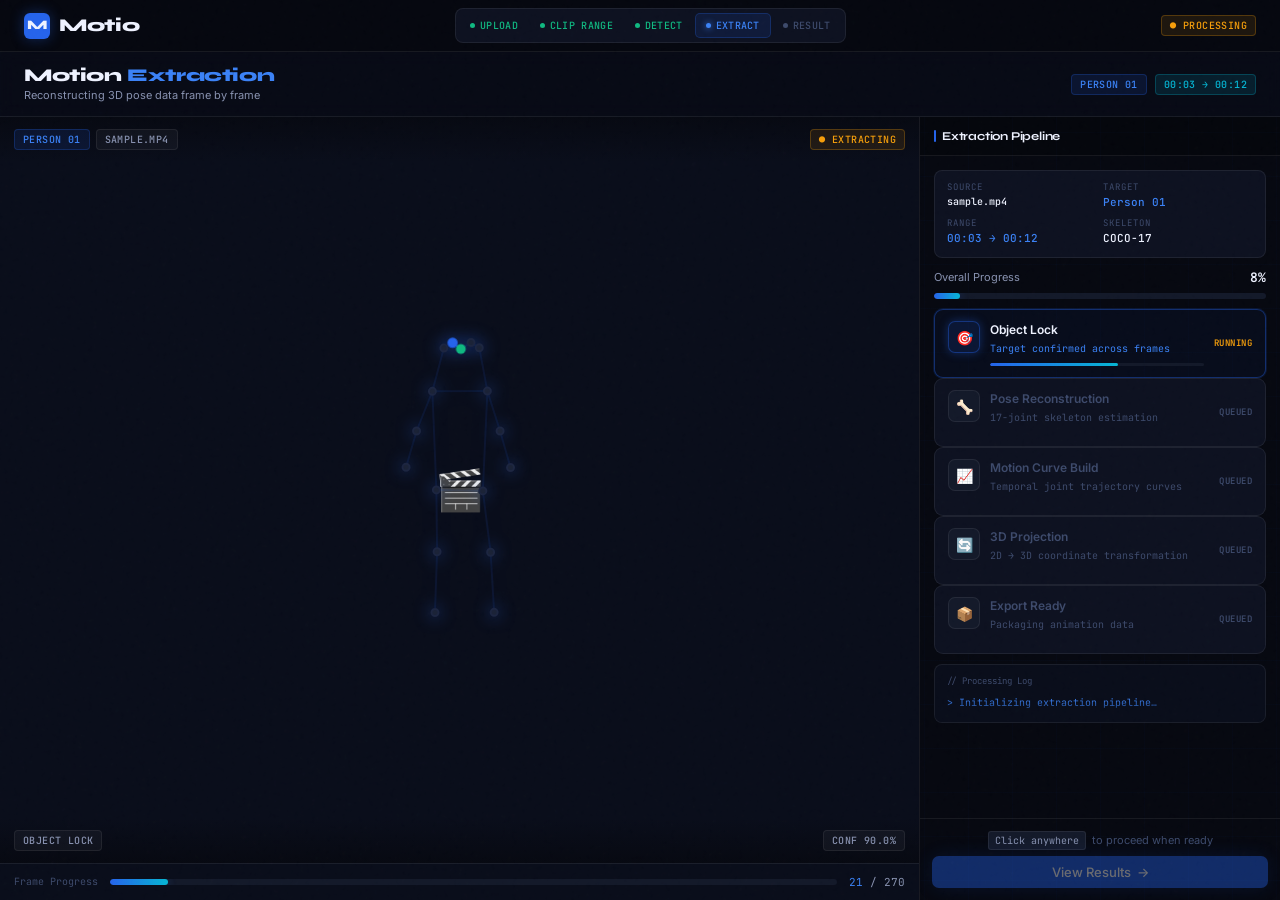
==== processing.html @ 12d532bb "motio-demo" ====
<!DOCTYPE html>
<html lang="en">
<head>
<meta charset="UTF-8">
<meta name="viewport" content="width=device-width, initial-scale=1.0">
<title>Motio — Processing</title>
<link rel="stylesheet" href="shared.css">
<style>
/* ── Layout: left skeleton vis | right stages ── */
.proc-body {
  display: grid;
  grid-template-columns: 1fr 360px;
  gap: 0;
  width: 100%; height: 100%;
  overflow: hidden;
}

/* ── Left: Video + Skeleton visualization ── */
.proc-left {
  display: flex; flex-direction: column;
  overflow: hidden;
  border-right: 1px solid var(--border);
  background: var(--bg-0);
}

/* Video panel (top half) */
.proc-video-wrap {
  flex: 1; min-height: 0;
  position: relative;
  overflow: hidden;
}
.proc-video-wrap video {
  width: 100%; height: 100%;
  object-fit: contain; display: block;
  background: #000;
  filter: brightness(0.5) saturate(0.7);
}
.proc-video-wrap .v-placeholder {
  width: 100%; height: 100%;
  background: var(--bg-1);
  display: flex; align-items: center; justify-content: center;
  font-size: 40px;
}

/* Overlay on video: skeleton */
.skeleton-overlay {
  position: absolute; inset: 0;
  display: flex; align-items: center; justify-content: center;
  pointer-events: none;
}
.skeleton-svg-wrap {
  position: relative;
  /* Sized to sit over person-like area of video */
}

/* Processing status overlay on video */
.proc-video-top {
  position: absolute; top: 0; left: 0; right: 0;
  background: linear-gradient(to bottom, rgba(6,8,16,0.85), transparent);
  padding: 12px 14px;
  display: flex; justify-content: space-between; align-items: center;
  z-index: 10; pointer-events: none;
}
.proc-video-bottom {
  position: absolute; bottom: 0; left: 0; right: 0;
  background: linear-gradient(to top, rgba(6,8,16,0.9), transparent);
  padding: 12px 14px;
  display: flex; justify-content: space-between; align-items: flex-end;
  z-index: 10; pointer-events: none;
}

/* ── Stage divider panel ── */
.proc-divider {
  flex-shrink: 0; height: 5px; background: var(--bg-0); position: relative;
}

/* Frame analysis strip */
.frame-strip {
  flex-shrink: 0;
  background: var(--bg-1); border-top: 1px solid var(--border);
  padding: 10px 14px;
  display: flex; align-items: center; gap: 12px;
}
.fs-label {
  font-family: 'JetBrains Mono', monospace; font-size: 10px;
  color: var(--text-muted); flex-shrink: 0; white-space: nowrap;
}
.fs-bar-wrap {
  flex: 1; height: 6px; background: var(--bg-3); border-radius: 3px; overflow: hidden;
}
.fs-bar-fill {
  height: 100%; background: linear-gradient(90deg, var(--brand), var(--accent));
  border-radius: 3px; width: 0%;
  box-shadow: 0 0 8px var(--brand-glow);
  transition: width 0.3s ease;
}
.fs-count {
  font-family: 'JetBrains Mono', monospace; font-size: 11px;
  color: var(--text-secondary); flex-shrink: 0; white-space: nowrap;
}
.fs-count span { color: var(--brand-light); }

/* ── Right: Stages panel ── */
.proc-right {
  display: flex; flex-direction: column;
  overflow: hidden;
  cursor: pointer;
}

.proc-right-body {
  flex: 1; min-height: 0; overflow-y: auto;
  padding: 14px; display: flex; flex-direction: column; gap: 10px;
}

/* Context strip */
.ctx-strip {
  background: var(--bg-2); border: 1px solid var(--border);
  border-radius: 8px; padding: 10px 12px;
  display: grid; grid-template-columns: 1fr 1fr; gap: 6px;
  flex-shrink: 0;
}
.ctx-item { }
.ctx-k { font-family: 'JetBrains Mono', monospace; font-size: 9px; color: var(--text-muted); text-transform: uppercase; letter-spacing: 1px; }
.ctx-v { font-family: 'JetBrains Mono', monospace; font-size: 11px; color: var(--text-primary); font-weight: 500; }
.ctx-v.blue { color: var(--brand-light); }

/* Overall progress */
.overall-prog {
  flex-shrink: 0;
}
.op-header {
  display: flex; justify-content: space-between; align-items: center;
  margin-bottom: 6px;
}
.op-label { font-size: 11px; color: var(--text-secondary); }
.op-pct {
  font-family: 'JetBrains Mono', monospace; font-size: 13px;
  font-weight: 600; color: var(--text-primary);
}
.op-track {
  height: 6px; background: var(--bg-3); border-radius: 3px; overflow: hidden;
}
.op-fill {
  height: 100%; background: linear-gradient(90deg, var(--brand), var(--accent));
  border-radius: 3px; box-shadow: 0 0 10px var(--brand-glow);
  transition: width 0.5s ease;
}

/* Stage cards */
.stage-card {
  background: var(--bg-2); border: 1px solid var(--border);
  border-radius: 9px; padding: 11px 13px;
  display: flex; gap: 10px; align-items: flex-start;
  transition: all 0.3s;
  flex-shrink: 0;
}
.stage-card.active {
  border-color: rgba(37,99,235,0.4);
  background: rgba(37,99,235,0.05);
  box-shadow: 0 0 0 1px rgba(37,99,235,0.15);
}
.stage-card.done {
  border-color: rgba(16,185,129,0.25);
  background: rgba(16,185,129,0.03);
}
.stage-icon {
  width: 32px; height: 32px; flex-shrink: 0;
  border-radius: 7px; background: var(--bg-3); border: 1px solid var(--border);
  display: flex; align-items: center; justify-content: center; font-size: 14px;
  transition: all 0.3s;
}
.stage-card.active .stage-icon {
  background: var(--brand-dim); border-color: rgba(37,99,235,0.4);
  box-shadow: 0 0 10px var(--brand-glow);
}
.stage-card.done .stage-icon {
  background: rgba(16,185,129,0.1); border-color: rgba(16,185,129,0.3);
}
.stage-body { flex: 1; min-width: 0; }
.stage-name {
  font-weight: 600; font-size: 12px; color: var(--text-muted);
  margin-bottom: 2px; transition: color 0.3s;
}
.stage-card.active .stage-name { color: var(--text-primary); }
.stage-card.done .stage-name { color: var(--text-secondary); }
.stage-detail {
  font-family: 'JetBrains Mono', monospace; font-size: 10px; color: var(--text-muted);
  transition: color 0.3s;
}
.stage-card.active .stage-detail { color: var(--brand-light); }
.stage-card.done .stage-detail { color: var(--success); }
/* Sub-progress bar */
.stage-prog {
  height: 3px; background: var(--bg-3); border-radius: 2px; overflow: hidden;
  margin-top: 7px; opacity: 0;
}
.stage-card.active .stage-prog { opacity: 1; }
.stage-prog-fill {
  height: 100%; background: var(--brand); border-radius: 2px;
  animation: shimmer 1.5s infinite;
  background-size: 200% 100%;
  background-image: linear-gradient(90deg, var(--brand) 0%, var(--accent) 50%, var(--brand) 100%);
  width: 60%;
}
.stage-status {
  font-family: 'JetBrains Mono', monospace; font-size: 9px; font-weight: 600;
  text-transform: uppercase; letter-spacing: 0.5px;
  flex-shrink: 0; align-self: center;
}
.stage-card.active .stage-status { color: var(--warning); }
.stage-card.done .stage-status { color: var(--success); }
.stage-card:not(.active):not(.done) .stage-status { color: var(--text-muted); }

/* Log stream */
.log-panel {
  background: var(--bg-1); border: 1px solid var(--border);
  border-radius: 8px; padding: 10px 12px;
  flex-shrink: 0; max-height: 80px; overflow: hidden;
  position: relative;
}
.log-panel::after {
  content: ''; position: absolute; bottom: 0; left: 0; right: 0; height: 24px;
  background: linear-gradient(to top, var(--bg-1), transparent);
}
.log-hdr { font-family: 'JetBrains Mono', monospace; font-size: 9px; color: var(--text-muted); margin-bottom: 5px; }
.log-line { font-family: 'JetBrains Mono', monospace; font-size: 10px; color: var(--text-muted); line-height: 1.8; }
.log-line.hl { color: var(--brand-light); }
.log-line.ok { color: var(--success); }

/* Actions */
.proc-right-actions {
  flex-shrink: 0; padding: 12px; border-top: 1px solid var(--border);
  display: flex; flex-direction: column; gap: 6px;
}
.click-note {
  text-align: center; font-size: 11px; color: var(--text-muted);
  display: flex; align-items: center; justify-content: center; gap: 6px;
}
.click-note kbd {
  background: var(--bg-3); border: 1px solid var(--border);
  border-radius: 3px; padding: 1px 6px;
  font-family: 'JetBrains Mono', monospace; font-size: 10px; color: var(--text-secondary);
}
</style>
</head>
<body>

<nav class="nav">
  <a class="nav-logo" href="upload.html"><div class="nav-logo-mark">M</div>Motio</a>
  <div class="nav-steps">
    <div class="nav-step done"><span class="dot"></span>Upload</div>
    <div class="nav-step done"><span class="dot"></span>Clip Range</div>
    <div class="nav-step done"><span class="dot"></span>Detect</div>
    <div class="nav-step active"><span class="dot"></span>Extract</div>
    <div class="nav-step"><span class="dot"></span>Result</div>
  </div>
  <div class="nav-right">
    <span class="badge badge-orange" id="procBadge">● PROCESSING</span>
  </div>
</nav>

<div class="page">
  <div class="page-hdr anim-in">
    <div class="page-hdr-left">
      <div class="page-title">Motion <em>Extraction</em></div>
      <div class="page-desc">Reconstructing 3D pose data frame by frame</div>
    </div>
    <div class="page-hdr-right">
      <span class="badge badge-blue" id="hdrTarget">Person 01</span>
      <span class="badge badge-cyan" id="hdrRange">00:03 → 00:12</span>
    </div>
  </div>

  <div class="page-body anim-in-1">
    <div class="proc-body">

      <!-- Left: video + skeleton -->
      <div class="proc-left">
        <div class="proc-video-wrap" id="procVideoWrap">
          <div class="v-placeholder" id="procPlaceholder">🎬</div>
          <video id="procVideo" muted loop playsinline style="display:none;"></video>

          <!-- Skeleton overlay drawn in SVG on top of video -->
          <div class="skeleton-overlay">
            <svg id="skelSvg" width="200" height="340" viewBox="0 0 200 340"
                 style="filter:drop-shadow(0 0 8px rgba(37,99,235,0.6));">
              <!-- Bones and joints built by JS -->
            </svg>
          </div>

          <div class="proc-video-top">
            <div style="display:flex;gap:6px;">
              <span class="badge badge-blue" id="procTargetBadge">Person 01</span>
              <span class="badge badge-gray" id="procFileBadge">sample.mp4</span>
            </div>
            <span class="badge badge-orange">● Extracting</span>
          </div>
          <div class="proc-video-bottom">
            <span class="badge badge-gray" id="stageLabel">Object Lock</span>
            <span class="badge badge-gray" id="confBadge">conf —</span>
          </div>
        </div>

        <!-- Frame strip -->
        <div class="frame-strip">
          <span class="fs-label">Frame Progress</span>
          <div class="fs-bar-wrap">
            <div class="fs-bar-fill" id="frameFill"></div>
          </div>
          <span class="fs-count" id="frameCount"><span>0</span> / 270</span>
        </div>
      </div>

      <!-- Right: stages -->
      <div class="proc-right" id="procRight">
        <div class="panel-hdr">
          <div class="panel-title">Extraction Pipeline</div>
        </div>

        <div class="proc-right-body">

          <!-- Context -->
          <div class="ctx-strip">
            <div class="ctx-item">
              <div class="ctx-k">Source</div>
              <div class="ctx-v" id="ctxFile" style="font-size:10px;">—</div>
            </div>
            <div class="ctx-item">
              <div class="ctx-k">Target</div>
              <div class="ctx-v blue" id="ctxTarget">—</div>
            </div>
            <div class="ctx-item">
              <div class="ctx-k">Range</div>
              <div class="ctx-v blue" id="ctxRange">—</div>
            </div>
            <div class="ctx-item">
              <div class="ctx-k">Skeleton</div>
              <div class="ctx-v">COCO-17</div>
            </div>
          </div>

          <!-- Overall -->
          <div class="overall-prog">
            <div class="op-header">
              <span class="op-label">Overall Progress</span>
              <span class="op-pct" id="opPct">0%</span>
            </div>
            <div class="op-track">
              <div class="op-fill" id="opFill" style="width:0%"></div>
            </div>
          </div>

          <!-- Stages list -->
          <div id="stagesList"></div>

          <!-- Log -->
          <div class="log-panel">
            <div class="log-hdr">// Processing Log</div>
            <div id="logContent"></div>
          </div>
        </div>

        <div class="proc-right-actions">
          <div class="click-note">
            <kbd>Click anywhere</kbd> to proceed when ready
          </div>
          <button class="btn btn-primary" id="nextBtn" disabled>View Results &nbsp;→</button>
        </div>
      </div>
    </div>
  </div>
</div>

<script>
/* ── Restore state ── */
const storedURL   = localStorage.getItem('motio_videoURL');
const storedFile  = localStorage.getItem('motio_fileName')      || 'sample.mp4';
const storedStart = localStorage.getItem('motio_startTime')     || '00:03';
const storedEnd   = localStorage.getItem('motio_endTime')       || '00:12';
const storedLabel = localStorage.getItem('motio_selectedLabel') || 'Person 01';

document.getElementById('hdrTarget').textContent    = storedLabel;
document.getElementById('hdrRange').textContent     = storedStart + ' → ' + storedEnd;
document.getElementById('procTargetBadge').textContent = storedLabel;
document.getElementById('procFileBadge').textContent   = storedFile;
document.getElementById('ctxFile').textContent    = storedFile;
document.getElementById('ctxTarget').textContent  = storedLabel;
document.getElementById('ctxRange').textContent   = storedStart + ' → ' + storedEnd;

/* Video */
const procVideo = document.getElementById('procVideo');
if (storedURL) {
  procVideo.src = storedURL;
  procVideo.style.display = 'block';
  document.getElementById('procPlaceholder').style.display = 'none';
  procVideo.play().catch(()=>{});
}

/* ── Skeleton SVG ── */
const J = [ // COCO-17 normalized (0–200, 0–340)
  {x:100,y:28},  // 0 nose
  {x:91,y:22},   // 1 l-eye
  {x:109,y:22},  // 2 r-eye
  {x:82,y:28},   // 3 l-ear
  {x:118,y:28},  // 4 r-ear
  {x:72,y:72},   // 5 l-shldr
  {x:128,y:72},  // 6 r-shldr
  {x:58,y:112},  // 7 l-elbow
  {x:142,y:112}, // 8 r-elbow
  {x:48,y:148},  // 9 l-wrist
  {x:152,y:148}, // 10 r-wrist
  {x:78,y:170},  // 11 l-hip
  {x:122,y:170}, // 12 r-hip
  {x:74,y:230},  // 13 l-knee
  {x:126,y:230}, // 14 r-knee
  {x:70,y:290},  // 15 l-ankle
  {x:130,y:290}, // 16 r-ankle
];
const BONES = [
  [0,1],[0,2],[1,3],[2,4],[3,5],[4,6],[5,6],
  [5,7],[7,9],[6,8],[8,10],
  [5,11],[6,12],[11,12],
  [11,13],[13,15],[12,14],[14,16],
];
const svg = document.getElementById('skelSvg');

// Create bone lines
const boneEls = BONES.map(([a,b]) => {
  const line = document.createElementNS('http://www.w3.org/2000/svg', 'line');
  line.setAttribute('stroke', 'rgba(37,99,235,0.3)');
  line.setAttribute('stroke-width', '2');
  line.setAttribute('stroke-linecap', 'round');
  svg.appendChild(line);
  return line;
});

// Create joint circles
const jointEls = J.map((j, i) => {
  const c = document.createElementNS('http://www.w3.org/2000/svg', 'circle');
  c.setAttribute('cx', j.x); c.setAttribute('cy', j.y); c.setAttribute('r', '4');
  c.setAttribute('fill', '#1a2236'); c.setAttribute('stroke', '#1c2540'); c.setAttribute('stroke-width', '2');
  svg.appendChild(c);
  return c;
});

let detectedCount = 0;
let animT = 0;

function updateSkeleton(detected, pct) {
  detectedCount = Math.min(detected, 17);
  animT += 0.05;

  J.forEach((jBase, i) => {
    const amplitude = i >= 11 ? 5 : 2; // legs move more
    const jx = jBase.x + Math.sin(animT + i * 0.5) * amplitude;
    const jy = jBase.y + Math.cos(animT * 0.6 + i * 0.4) * (amplitude * 0.5);

    const el = jointEls[i];
    el.setAttribute('cx', jx); el.setAttribute('cy', jy);

    if (i < detectedCount) {
      el.setAttribute('fill', i < detectedCount - 1 ? '#10b981' : '#2563eb');
      el.setAttribute('stroke', i < detectedCount - 1 ? 'rgba(16,185,129,0.4)' : 'rgba(37,99,235,0.6)');
      el.setAttribute('r', '4.5');
    } else {
      el.setAttribute('fill', '#1a2236');
      el.setAttribute('stroke', '#1c2540');
      el.setAttribute('r', '3.5');
    }
  });

  // Update bones
  BONES.forEach(([a,b], idx) => {
    const ja = jointEls[a], jb = jointEls[b];
    boneEls[idx].setAttribute('x1', ja.getAttribute('cx'));
    boneEls[idx].setAttribute('y1', ja.getAttribute('cy'));
    boneEls[idx].setAttribute('x2', jb.getAttribute('cx'));
    boneEls[idx].setAttribute('y2', jb.getAttribute('cy'));

    if (a < detectedCount && b < detectedCount) {
      boneEls[idx].setAttribute('stroke', 'rgba(37,99,235,0.65)');
    } else {
      boneEls[idx].setAttribute('stroke', 'rgba(37,99,235,0.1)');
    }
  });
}

/* ── Stages ── */
const stages = [
  { icon:'🎯', name:'Object Lock',           detail:'Target confirmed across frames',
    logs:['Locating ' + storedLabel + ' in frame 0…', 'Bounding box stabilized', 'Object ID confirmed ✓'] },
  { icon:'🦴', name:'Pose Reconstruction',   detail:'17-joint skeleton estimation',
    logs:['COCO-17 skeleton initialized', 'Keypoint detection 17/17 ✓', 'Pose confidence: 96.3%'] },
  { icon:'📈', name:'Motion Curve Build',    detail:'Temporal joint trajectory curves',
    logs:['Building joint trajectory curves…', 'Kalman smoothing filter applied', 'Temporal alignment complete'] },
  { icon:'🔄', name:'3D Projection',         detail:'2D → 3D coordinate transformation',
    logs:['Camera matrix estimation…', 'Depth estimation complete', '3D coordinates projected ✓'] },
  { icon:'📦', name:'Export Ready',          detail:'Packaging animation data',
    logs:['FBX export structure ready', 'BVH frame data encoded', 'Animation file ready for download ✓'] },
];

let currentStage = 0;
let overallPct = 0;
let frameCount = 0;
const TOTAL_FRAMES = 270;
let logLines = [];

function addLog(text, cls='') {
  logLines = [`<div class="log-line ${cls}">> ${text}</div>`, ...logLines].slice(0, 6);
  document.getElementById('logContent').innerHTML = logLines.join('');
}

function renderStages(active) {
  const el = document.getElementById('stagesList');
  el.innerHTML = stages.map((s, i) => {
    let cls = i < active ? 'done' : i === active ? 'active' : '';
    const statusText = i < active ? 'DONE' : i === active ? 'RUNNING' : 'QUEUED';
    const iconText = i < active ? '✓' : s.icon;
    return `
    <div class="stage-card ${cls}">
      <div class="stage-icon">${iconText}</div>
      <div class="stage-body">
        <div class="stage-name">${s.name}</div>
        <div class="stage-detail">${i < active ? 'Completed successfully' : s.detail}</div>
        <div class="stage-prog"><div class="stage-prog-fill"></div></div>
      </div>
      <div class="stage-status">${statusText}</div>
    </div>`;
  }).join('');

  // Labels on video
  if (active < stages.length) {
    document.getElementById('stageLabel').textContent = stages[active].name;
    document.getElementById('confBadge').textContent = 'conf ' + (90 + active * 1.5).toFixed(1) + '%';
  }
}

/* ── Animation tick ── */
let stageInternalPct = 0;
let animRaf;

function tick() {
  if (currentStage >= stages.length) {
    overallPct = 100;
    frameCount = TOTAL_FRAMES;
    document.getElementById('opPct').textContent = '100%';
    document.getElementById('opFill').style.width = '100%';
    document.getElementById('frameFill').style.width = '100%';
    document.getElementById('frameCount').innerHTML = '<span>' + TOTAL_FRAMES + '</span> / ' + TOTAL_FRAMES;
    document.getElementById('nextBtn').disabled = false;
    document.getElementById('procBadge').textContent = '✓ COMPLETE';
    document.getElementById('procBadge').className = 'badge badge-green';
    addLog('Export complete. Animation ready for download.', 'ok');
    return;
  }

  stageInternalPct += 2.5 + Math.random() * 3;
  if (stageInternalPct >= 100) {
    stages[currentStage].logs.forEach((l, i) =>
      setTimeout(() => addLog(l, i === stages[currentStage].logs.length - 1 ? 'ok' : 'hl'), i * 80));
    currentStage++;
    stageInternalPct = 0;
  }

  overallPct = Math.min((currentStage / stages.length * 100) + (stageInternalPct / stages.length), 99);
  frameCount = Math.min(Math.round(overallPct / 100 * TOTAL_FRAMES), TOTAL_FRAMES);

  document.getElementById('opPct').textContent = Math.round(overallPct) + '%';
  document.getElementById('opFill').style.width = overallPct + '%';
  document.getElementById('frameFill').style.width = overallPct + '%';
  document.getElementById('frameCount').innerHTML = '<span>' + frameCount + '</span> / ' + TOTAL_FRAMES;

  // Skeleton joints
  const jCount = Math.min(Math.floor(overallPct / 100 * 17) + 1, 17);
  updateSkeleton(jCount, overallPct);

  renderStages(currentStage);

  animRaf = setTimeout(tick, 160);
}

// Kick off
setTimeout(() => { renderStages(0); addLog('Initializing extraction pipeline…', 'hl'); tick(); }, 300);

// Click to skip
document.getElementById('procRight').addEventListener('click', () => {
  clearTimeout(animRaf);
  window.location.href = 'result.html';
});
document.getElementById('nextBtn').addEventListener('click', (e) => {
  e.stopPropagation();
  window.location.href = 'result.html';
});
</script>
</body>
</html>
---- shared.css ----
@import url('https://fonts.googleapis.com/css2?family=Syne:wght@400;500;600;700;800&family=JetBrains+Mono:wght@300;400;500;600&family=Inter:wght@300;400;500;600&display=swap');

:root {
  --brand: #2563eb;
  --brand-light: #3b82f6;
  --brand-dim: rgba(37, 99, 235, 0.12);
  --brand-glow: rgba(37, 99, 235, 0.35);
  --accent: #06b6d4;
  --accent-dim: rgba(6, 182, 212, 0.12);
  --bg-0: #060810;
  --bg-1: #090d1a;
  --bg-2: #0d1120;
  --bg-3: #131929;
  --bg-4: #1a2236;
  --surface: #161d2f;
  --surface-2: #1c2440;
  --border: rgba(255,255,255,0.07);
  --border-2: rgba(255,255,255,0.12);
  --border-active: rgba(37, 99, 235, 0.6);
  --text-primary: #eef2ff;
  --text-secondary: #8892b0;
  --text-muted: #3d4a6b;
  --success: #10b981;
  --warning: #f59e0b;
  --danger: #ef4444;
  --nav-h: 52px;
}

*, *::before, *::after { box-sizing: border-box; margin: 0; padding: 0; }

html {
  width: 100%; height: 100%;
  overflow: hidden;
}

body {
  width: 100%; height: 100%;
  overflow: hidden;
  background: var(--bg-0);
  color: var(--text-primary);
  font-family: 'Inter', sans-serif;
  font-size: 13px;
  line-height: 1.5;
}

/* ── Noise grain overlay ── */
body::after {
  content: '';
  position: fixed; inset: 0;
  background-image: url("data:image/svg+xml,%3Csvg viewBox='0 0 200 200' xmlns='http://www.w3.org/2000/svg'%3E%3Cfilter id='n'%3E%3CfeTurbulence type='fractalNoise' baseFrequency='0.85' numOctaves='4' stitchTiles='stitch'/%3E%3C/filter%3E%3Crect width='100%25' height='100%25' filter='url(%23n)' opacity='0.035'/%3E%3C/svg%3E");
  pointer-events: none; z-index: 9000; opacity: 0.5;
}

/* ── Subtle grid ── */
body::before {
  content: '';
  position: fixed; inset: 0; pointer-events: none; z-index: 0;
  background-image:
    linear-gradient(rgba(37,99,235,0.025) 1px, transparent 1px),
    linear-gradient(90deg, rgba(37,99,235,0.025) 1px, transparent 1px);
  background-size: 44px 44px;
}

/* ── NAV ── */
.nav {
  position: fixed; top: 0; left: 0; right: 0;
  height: var(--nav-h);
  display: flex; align-items: center; justify-content: space-between;
  padding: 0 24px;
  background: rgba(6, 8, 16, 0.92);
  backdrop-filter: blur(24px);
  border-bottom: 1px solid var(--border);
  z-index: 100;
  flex-shrink: 0;
}

.nav-logo {
  display: flex; align-items: center; gap: 9px;
  font-family: 'Syne', sans-serif;
  font-weight: 800; font-size: 18px;
  color: var(--text-primary); text-decoration: none;
  letter-spacing: -0.3px; flex-shrink: 0;
}
.nav-logo-mark {
  width: 26px; height: 26px; background: var(--brand);
  border-radius: 6px; display: flex; align-items: center; justify-content: center;
  font-size: 13px; font-weight: 800;
  box-shadow: 0 0 14px var(--brand-glow);
}

/* Step indicator in nav */
.nav-steps {
  display: flex; align-items: center; gap: 2px;
  background: var(--bg-2); border: 1px solid var(--border);
  border-radius: 8px; padding: 4px;
}
.nav-step {
  display: flex; align-items: center; gap: 5px;
  padding: 4px 10px; border-radius: 5px;
  font-family: 'JetBrains Mono', monospace;
  font-size: 10px; font-weight: 500;
  color: var(--text-muted);
  letter-spacing: 0.3px; text-transform: uppercase;
  transition: all 0.2s; white-space: nowrap;
}
.nav-step .dot {
  width: 5px; height: 5px; border-radius: 50%;
  background: currentColor; flex-shrink: 0;
}
.nav-step.done { color: var(--success); }
.nav-step.done .dot { background: var(--success); }
.nav-step.active {
  background: var(--brand-dim); color: var(--brand-light);
  border: 1px solid rgba(37,99,235,0.25);
}
.nav-step.active .dot {
  background: var(--brand-light);
  box-shadow: 0 0 6px var(--brand-light);
  animation: dot-pulse 2s infinite;
}
@keyframes dot-pulse {
  0%,100% { opacity:1; transform:scale(1); }
  50% { opacity:0.4; transform:scale(0.7); }
}

.nav-right { display: flex; align-items: center; gap: 8px; flex-shrink: 0; }

/* ── PAGE WRAPPER — fills viewport below nav ── */
.page {
  position: fixed;
  top: var(--nav-h); left: 0; right: 0;
  bottom: 0;
  overflow: hidden;
  display: flex; flex-direction: column;
  z-index: 1;
}

/* ── Page header strip ── */
.page-hdr {
  flex-shrink: 0;
  padding: 14px 24px 12px;
  display: flex; align-items: center; justify-content: space-between;
  border-bottom: 1px solid var(--border);
  background: rgba(9,13,26,0.6);
  backdrop-filter: blur(8px);
}
.page-hdr-left {}
.page-title {
  font-family: 'Syne', sans-serif;
  font-size: 18px; font-weight: 800; letter-spacing: -0.4px;
  line-height: 1;
}
.page-title em { font-style: normal; color: var(--brand-light); }
.page-desc { font-size: 11px; color: var(--text-secondary); margin-top: 3px; }
.page-hdr-right { display: flex; align-items: center; gap: 8px; }

/* ── Body area ── */
.page-body {
  flex: 1; min-height: 0;
  display: flex;
  overflow: hidden;
}

/* ── Badges ── */
.badge {
  display: inline-flex; align-items: center; gap: 4px;
  padding: 2px 8px; border-radius: 4px;
  font-family: 'JetBrains Mono', monospace;
  font-size: 10px; font-weight: 500;
  text-transform: uppercase; letter-spacing: 0.4px;
  white-space: nowrap;
}
.badge-blue { background: var(--brand-dim); color: var(--brand-light); border: 1px solid rgba(37,99,235,0.25); }
.badge-cyan { background: var(--accent-dim); color: var(--accent); border: 1px solid rgba(6,182,212,0.25); }
.badge-green { background: rgba(16,185,129,0.1); color: var(--success); border: 1px solid rgba(16,185,129,0.25); }
.badge-orange { background: rgba(245,158,11,0.1); color: var(--warning); border: 1px solid rgba(245,158,11,0.25); }
.badge-gray { background: rgba(255,255,255,0.04); color: var(--text-secondary); border: 1px solid var(--border); }
.badge-red { background: rgba(239,68,68,0.1); color: var(--danger); border: 1px solid rgba(239,68,68,0.25); }

/* ── Buttons ── */
.btn {
  display: inline-flex; align-items: center; justify-content: center; gap: 6px;
  padding: 8px 18px; border-radius: 7px;
  font-family: 'Inter', sans-serif; font-size: 13px; font-weight: 500;
  cursor: pointer; border: none; outline: none;
  transition: all 0.18s ease; text-decoration: none;
  white-space: nowrap; flex-shrink: 0;
}
.btn-primary {
  background: var(--brand); color: #fff;
  box-shadow: 0 0 20px rgba(37,99,235,0.3);
}
.btn-primary:hover {
  background: var(--brand-light);
  box-shadow: 0 0 28px rgba(37,99,235,0.5);
  transform: translateY(-1px);
}
.btn-primary:disabled { opacity: 0.4; pointer-events: none; }
.btn-secondary {
  background: var(--surface); color: var(--text-secondary);
  border: 1px solid var(--border);
}
.btn-secondary:hover { background: var(--surface-2); color: var(--text-primary); }
.btn-ghost { background: transparent; color: var(--text-secondary); border: 1px solid var(--border); }
.btn-ghost:hover { color: var(--text-primary); border-color: var(--border-2); }
.btn-sm { padding: 5px 12px; font-size: 11px; border-radius: 5px; }
.btn-lg { padding: 10px 22px; font-size: 14px; }

/* ── Cards ── */
.card {
  background: var(--surface);
  border: 1px solid var(--border);
  border-radius: 10px;
}
.card-active {
  border-color: var(--brand);
  box-shadow: 0 0 0 1px rgba(37,99,235,0.3), 0 0 20px rgba(37,99,235,0.1);
}

/* ── Panel ── */
.panel {
  background: var(--surface);
  border: 1px solid var(--border);
  border-radius: 10px;
  display: flex; flex-direction: column;
  overflow: hidden;
}
.panel-hdr {
  padding: 10px 14px; border-bottom: 1px solid var(--border);
  display: flex; align-items: center; justify-content: space-between;
  flex-shrink: 0;
  background: rgba(0,0,0,0.2);
}
.panel-title {
  font-family: 'Syne', sans-serif; font-size: 12px; font-weight: 700;
  color: var(--text-primary); letter-spacing: -0.2px;
  display: flex; align-items: center; gap: 6px;
}
.panel-title::before {
  content: ''; width: 2px; height: 12px;
  background: var(--brand); border-radius: 2px;
}
.panel-body { flex: 1; min-height: 0; overflow: hidden; padding: 12px; }
.panel-body-scroll { overflow-y: auto; }

/* ── Section label ── */
.sec-label {
  font-family: 'JetBrains Mono', monospace;
  font-size: 9px; font-weight: 600;
  text-transform: uppercase; letter-spacing: 1.5px;
  color: var(--text-muted);
}

/* ── Data rows ── */
.data-row {
  display: flex; justify-content: space-between; align-items: center;
  padding: 6px 0; border-bottom: 1px solid var(--border);
}
.data-row:last-child { border-bottom: none; }
.data-key { font-size: 11px; color: var(--text-secondary); }
.data-val {
  font-family: 'JetBrains Mono', monospace;
  font-size: 10px; color: var(--text-primary);
}
.data-val.blue { color: var(--brand-light); }
.data-val.green { color: var(--success); }

/* ── Video base styles ── */
.video-container {
  position: relative; background: #000;
  border-radius: 8px; overflow: hidden;
}
.video-container video {
  width: 100%; height: 100%;
  object-fit: contain; display: block;
}
.video-container .v-placeholder {
  width: 100%; height: 100%;
  background: linear-gradient(135deg, var(--bg-1), var(--bg-3));
  display: flex; align-items: center; justify-content: center;
  font-size: 40px;
}

/* ── Scrollbar ── */
::-webkit-scrollbar { width: 4px; height: 4px; }
::-webkit-scrollbar-track { background: transparent; }
::-webkit-scrollbar-thumb { background: var(--bg-4); border-radius: 2px; }

/* ── Animations ── */
@keyframes fade-up {
  from { opacity: 0; transform: translateY(8px); }
  to   { opacity: 1; transform: translateY(0); }
}
@keyframes spin { to { transform: rotate(360deg); } }
@keyframes blink { 0%,100%{opacity:1} 50%{opacity:0} }
@keyframes scan {
  0% { top: 0; } 100% { top: 100%; }
}
@keyframes shimmer {
  0% { background-position: -200% 0; }
  100% { background-position: 200% 0; }
}

.anim-in { animation: fade-up 0.4s ease both; }
.anim-in-1 { animation: fade-up 0.4s ease 0.08s both; }
.anim-in-2 { animation: fade-up 0.4s ease 0.16s both; }
.anim-in-3 { animation: fade-up 0.4s ease 0.24s both; }

/* ── Mono ── */
.mono { font-family: 'JetBrains Mono', monospace; }
.syne { font-family: 'Syne', sans-serif; }
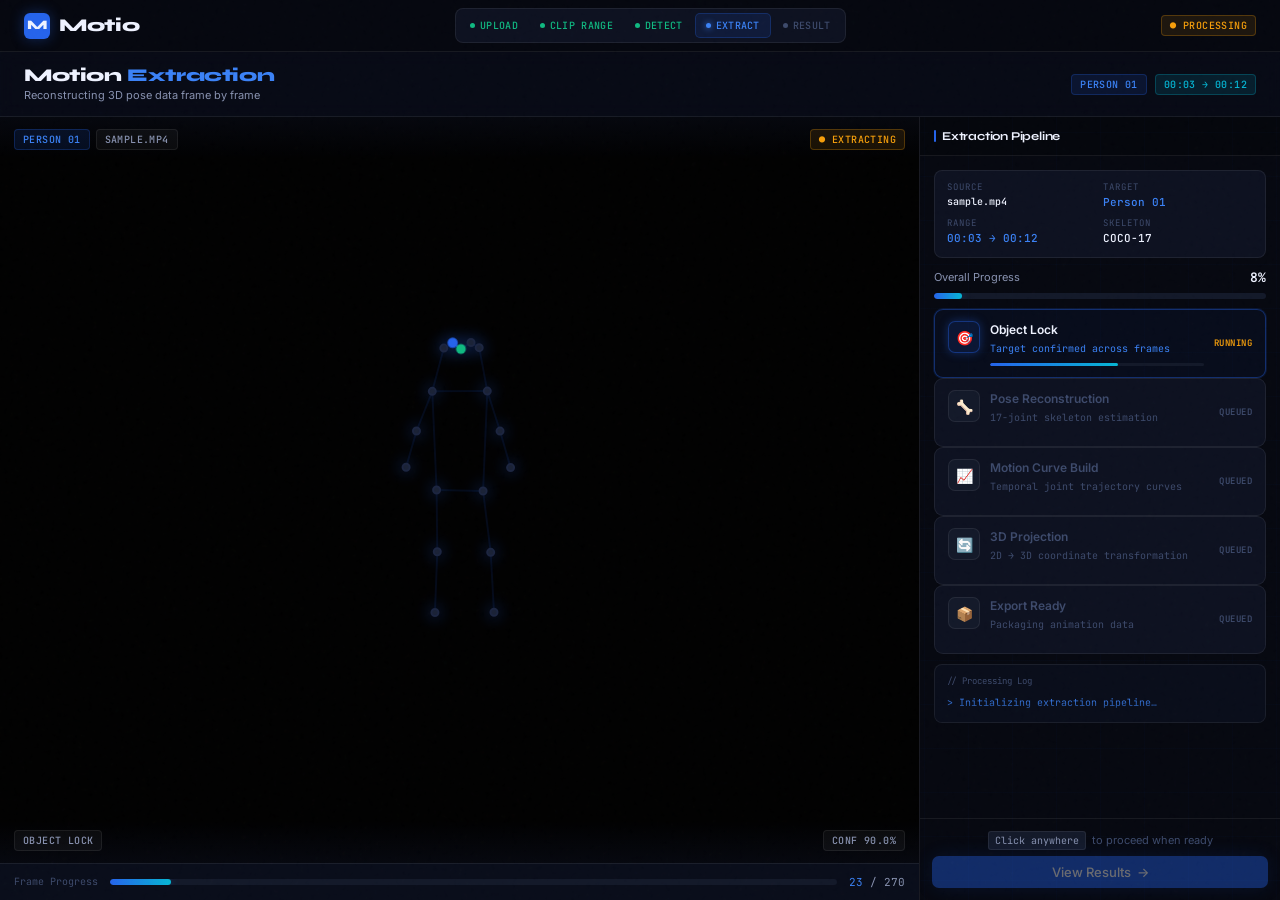
==== commit e19beab7: "set sample.mp4" ====
--- a/processing.html
+++ b/processing.html
@@ -373,8 +373,8 @@
 
 <script>
 /* ── Restore state ── */
-const storedURL   = localStorage.getItem('motio_videoURL');
-const storedFile  = localStorage.getItem('motio_fileName')      || 'sample.mp4';
+const storedURL   = "sample.mp4";
+const storedFile  = 'sample.mp4';
 const storedStart = localStorage.getItem('motio_startTime')     || '00:03';
 const storedEnd   = localStorage.getItem('motio_endTime')       || '00:12';
 const storedLabel = localStorage.getItem('motio_selectedLabel') || 'Person 01';
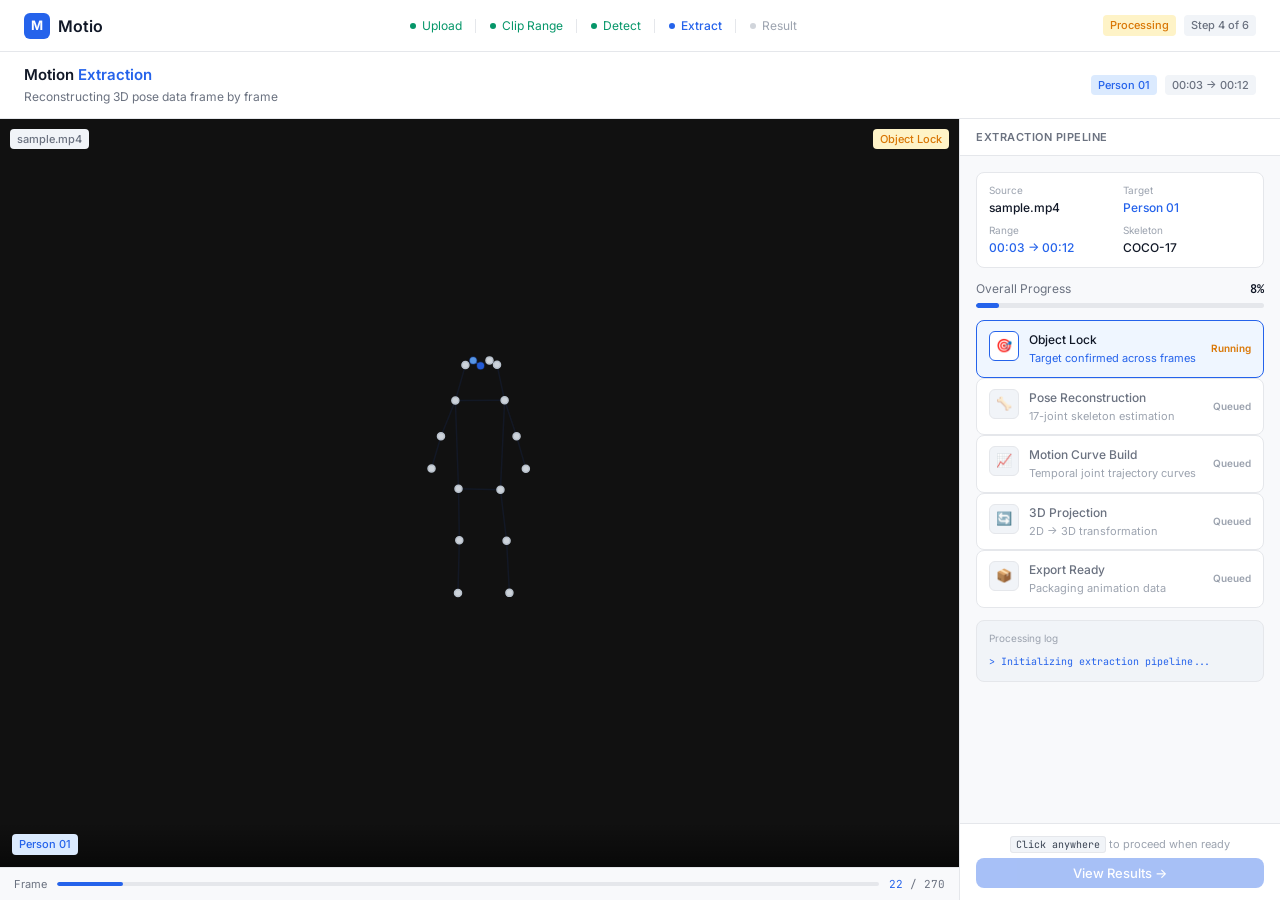
==== commit 5006ad1d: "change theme color, add video" ====
--- a/processing.html
+++ b/processing.html
@@ -6,245 +6,140 @@
 <title>Motio — Processing</title>
 <link rel="stylesheet" href="shared.css">
 <style>
-/* ── Layout: left skeleton vis | right stages ── */
 .proc-body {
   display: grid;
-  grid-template-columns: 1fr 360px;
-  gap: 0;
-  width: 100%; height: 100%;
-  overflow: hidden;
-}
-
-/* ── Left: Video + Skeleton visualization ── */
+  grid-template-columns: 1fr 320px;
+  width: 100%; height: 100%; overflow: hidden;
+}
+
+/* Left: video + skeleton */
 .proc-left {
-  display: flex; flex-direction: column;
-  overflow: hidden;
+  display: flex; flex-direction: column; overflow: hidden; background: #fff;
   border-right: 1px solid var(--border);
-  background: var(--bg-0);
-}
-
-/* Video panel (top half) */
+}
+
 .proc-video-wrap {
-  flex: 1; min-height: 0;
-  position: relative;
-  overflow: hidden;
+  flex: 1; min-height: 0; position: relative; background: #111; overflow: hidden;
 }
 .proc-video-wrap video {
-  width: 100%; height: 100%;
-  object-fit: contain; display: block;
-  background: #000;
-  filter: brightness(0.5) saturate(0.7);
-}
-.proc-video-wrap .v-placeholder {
-  width: 100%; height: 100%;
-  background: var(--bg-1);
+  width: 100%; height: 100%; object-fit: contain; display: block;
+  opacity: 0.45; filter: saturate(0.5);
+}
+.proc-video-wrap .no-video {
+  width: 100%; height: 100%; background: var(--bg-subtle);
   display: flex; align-items: center; justify-content: center;
-  font-size: 40px;
-}
-
-/* Overlay on video: skeleton */
-.skeleton-overlay {
+  font-size: 13px; color: var(--text-4);
+}
+
+/* Skeleton SVG overlay */
+.skel-overlay {
   position: absolute; inset: 0;
   display: flex; align-items: center; justify-content: center;
-  pointer-events: none;
-}
-.skeleton-svg-wrap {
-  position: relative;
-  /* Sized to sit over person-like area of video */
-}
-
-/* Processing status overlay on video */
-.proc-video-top {
-  position: absolute; top: 0; left: 0; right: 0;
-  background: linear-gradient(to bottom, rgba(6,8,16,0.85), transparent);
-  padding: 12px 14px;
-  display: flex; justify-content: space-between; align-items: center;
-  z-index: 10; pointer-events: none;
-}
-.proc-video-bottom {
+  pointer-events: none; z-index: 3;
+}
+
+/* Video badges */
+.proc-v-top {
+  position: absolute; top: 10px; left: 10px; right: 10px;
+  display: flex; justify-content: space-between; z-index: 5; pointer-events: none;
+}
+.proc-v-bot {
   position: absolute; bottom: 0; left: 0; right: 0;
-  background: linear-gradient(to top, rgba(6,8,16,0.9), transparent);
-  padding: 12px 14px;
-  display: flex; justify-content: space-between; align-items: flex-end;
-  z-index: 10; pointer-events: none;
-}
-
-/* ── Stage divider panel ── */
-.proc-divider {
-  flex-shrink: 0; height: 5px; background: var(--bg-0); position: relative;
-}
-
-/* Frame analysis strip */
-.frame-strip {
-  flex-shrink: 0;
-  background: var(--bg-1); border-top: 1px solid var(--border);
-  padding: 10px 14px;
-  display: flex; align-items: center; gap: 12px;
-}
-.fs-label {
-  font-family: 'JetBrains Mono', monospace; font-size: 10px;
-  color: var(--text-muted); flex-shrink: 0; white-space: nowrap;
-}
-.fs-bar-wrap {
-  flex: 1; height: 6px; background: var(--bg-3); border-radius: 3px; overflow: hidden;
-}
-.fs-bar-fill {
-  height: 100%; background: linear-gradient(90deg, var(--brand), var(--accent));
-  border-radius: 3px; width: 0%;
-  box-shadow: 0 0 8px var(--brand-glow);
-  transition: width 0.3s ease;
-}
-.fs-count {
-  font-family: 'JetBrains Mono', monospace; font-size: 11px;
-  color: var(--text-secondary); flex-shrink: 0; white-space: nowrap;
-}
-.fs-count span { color: var(--brand-light); }
-
-/* ── Right: Stages panel ── */
+  padding: 12px; z-index: 5; pointer-events: none;
+  background: linear-gradient(to top, rgba(0,0,0,0.5), transparent);
+}
+
+/* Frame progress bar under video */
+.frame-bar {
+  flex-shrink: 0; border-top: 1px solid var(--border);
+  padding: 8px 14px; display: flex; align-items: center; gap: 10px;
+  background: var(--bg-sub);
+}
+.fb-label { font-size: 11px; color: var(--text-3); white-space: nowrap; }
+.fb-track { flex: 1; height: 4px; background: var(--border); border-radius: 2px; overflow: hidden; }
+.fb-fill { height: 100%; background: var(--brand); border-radius: 2px; width: 0%; transition: width 0.3s; }
+.fb-count { font-family: 'JetBrains Mono', monospace; font-size: 11px; color: var(--text-3); white-space: nowrap; }
+.fb-count em { font-style: normal; color: var(--brand); }
+
+/* Right: stages */
 .proc-right {
-  display: flex; flex-direction: column;
-  overflow: hidden;
-  cursor: pointer;
-}
-
+  display: flex; flex-direction: column; overflow: hidden;
+  background: var(--bg-sub); cursor: pointer;
+}
 .proc-right-body {
   flex: 1; min-height: 0; overflow-y: auto;
-  padding: 14px; display: flex; flex-direction: column; gap: 10px;
+  padding: 16px; display: flex; flex-direction: column; gap: 12px;
 }
 
 /* Context strip */
-.ctx-strip {
-  background: var(--bg-2); border: 1px solid var(--border);
+.ctx-box {
+  background: #fff; border: 1px solid var(--border);
   border-radius: 8px; padding: 10px 12px;
   display: grid; grid-template-columns: 1fr 1fr; gap: 6px;
-  flex-shrink: 0;
-}
-.ctx-item { }
-.ctx-k { font-family: 'JetBrains Mono', monospace; font-size: 9px; color: var(--text-muted); text-transform: uppercase; letter-spacing: 1px; }
-.ctx-v { font-family: 'JetBrains Mono', monospace; font-size: 11px; color: var(--text-primary); font-weight: 500; }
-.ctx-v.blue { color: var(--brand-light); }
+}
+.ctx-item .ctx-k { font-size: 10px; color: var(--text-4); margin-bottom: 1px; }
+.ctx-item .ctx-v { font-size: 12px; font-weight: 500; color: var(--text-1); }
+.ctx-item .ctx-v.blue { color: var(--brand); }
 
 /* Overall progress */
-.overall-prog {
-  flex-shrink: 0;
-}
-.op-header {
-  display: flex; justify-content: space-between; align-items: center;
-  margin-bottom: 6px;
-}
-.op-label { font-size: 11px; color: var(--text-secondary); }
-.op-pct {
-  font-family: 'JetBrains Mono', monospace; font-size: 13px;
-  font-weight: 600; color: var(--text-primary);
-}
-.op-track {
-  height: 6px; background: var(--bg-3); border-radius: 3px; overflow: hidden;
-}
-.op-fill {
-  height: 100%; background: linear-gradient(90deg, var(--brand), var(--accent));
-  border-radius: 3px; box-shadow: 0 0 10px var(--brand-glow);
-  transition: width 0.5s ease;
-}
+.overall { }
+.overall-hdr { display: flex; justify-content: space-between; margin-bottom: 5px; font-size: 12px; }
+.overall-key { color: var(--text-3); }
+.overall-pct { font-family: 'JetBrains Mono', monospace; font-weight: 600; color: var(--text-1); }
+.overall-bar { height: 5px; background: var(--border); border-radius: 3px; overflow: hidden; }
+.overall-fill { height: 100%; background: var(--brand); border-radius: 3px; transition: width 0.4s; }
 
 /* Stage cards */
-.stage-card {
-  background: var(--bg-2); border: 1px solid var(--border);
-  border-radius: 9px; padding: 11px 13px;
+.stage {
+  background: #fff; border: 1px solid var(--border);
+  border-radius: 8px; padding: 10px 12px;
   display: flex; gap: 10px; align-items: flex-start;
-  transition: all 0.3s;
-  flex-shrink: 0;
-}
-.stage-card.active {
-  border-color: rgba(37,99,235,0.4);
-  background: rgba(37,99,235,0.05);
-  box-shadow: 0 0 0 1px rgba(37,99,235,0.15);
-}
-.stage-card.done {
-  border-color: rgba(16,185,129,0.25);
-  background: rgba(16,185,129,0.03);
-}
-.stage-icon {
-  width: 32px; height: 32px; flex-shrink: 0;
-  border-radius: 7px; background: var(--bg-3); border: 1px solid var(--border);
-  display: flex; align-items: center; justify-content: center; font-size: 14px;
-  transition: all 0.3s;
-}
-.stage-card.active .stage-icon {
-  background: var(--brand-dim); border-color: rgba(37,99,235,0.4);
-  box-shadow: 0 0 10px var(--brand-glow);
-}
-.stage-card.done .stage-icon {
-  background: rgba(16,185,129,0.1); border-color: rgba(16,185,129,0.3);
-}
+  transition: border-color 0.2s;
+}
+.stage.active { border-color: var(--brand); background: var(--brand-light); }
+.stage.done { border-color: var(--success); background: #f0fdf4; }
+.stage-ico {
+  width: 30px; height: 30px; border-radius: 6px; flex-shrink: 0;
+  background: var(--bg-subtle); border: 1px solid var(--border);
+  display: flex; align-items: center; justify-content: center; font-size: 13px;
+}
+.stage.active .stage-ico { background: #fff; border-color: var(--brand); }
+.stage.done .stage-ico { background: #d1fae5; border-color: var(--success); }
 .stage-body { flex: 1; min-width: 0; }
-.stage-name {
-  font-weight: 600; font-size: 12px; color: var(--text-muted);
-  margin-bottom: 2px; transition: color 0.3s;
-}
-.stage-card.active .stage-name { color: var(--text-primary); }
-.stage-card.done .stage-name { color: var(--text-secondary); }
-.stage-detail {
-  font-family: 'JetBrains Mono', monospace; font-size: 10px; color: var(--text-muted);
-  transition: color 0.3s;
-}
-.stage-card.active .stage-detail { color: var(--brand-light); }
-.stage-card.done .stage-detail { color: var(--success); }
-/* Sub-progress bar */
-.stage-prog {
-  height: 3px; background: var(--bg-3); border-radius: 2px; overflow: hidden;
-  margin-top: 7px; opacity: 0;
-}
-.stage-card.active .stage-prog { opacity: 1; }
-.stage-prog-fill {
-  height: 100%; background: var(--brand); border-radius: 2px;
-  animation: shimmer 1.5s infinite;
-  background-size: 200% 100%;
-  background-image: linear-gradient(90deg, var(--brand) 0%, var(--accent) 50%, var(--brand) 100%);
-  width: 60%;
-}
-.stage-status {
-  font-family: 'JetBrains Mono', monospace; font-size: 9px; font-weight: 600;
-  text-transform: uppercase; letter-spacing: 0.5px;
-  flex-shrink: 0; align-self: center;
-}
-.stage-card.active .stage-status { color: var(--warning); }
-.stage-card.done .stage-status { color: var(--success); }
-.stage-card:not(.active):not(.done) .stage-status { color: var(--text-muted); }
-
-/* Log stream */
-.log-panel {
-  background: var(--bg-1); border: 1px solid var(--border);
+.stage-name { font-size: 12px; font-weight: 500; color: var(--text-3); margin-bottom: 1px; }
+.stage.active .stage-name { color: var(--text-1); }
+.stage.done .stage-name { color: var(--text-2); }
+.stage-detail { font-size: 11px; color: var(--text-4); }
+.stage.active .stage-detail { color: var(--brand); }
+.stage.done .stage-detail { color: var(--success); }
+.stage-status { font-size: 10px; font-weight: 600; color: var(--text-4); align-self: center; white-space: nowrap; }
+.stage.active .stage-status { color: var(--warning); }
+.stage.done .stage-status { color: var(--success); }
+
+/* Log */
+.log-box {
+  background: var(--bg-subtle); border: 1px solid var(--border);
   border-radius: 8px; padding: 10px 12px;
-  flex-shrink: 0; max-height: 80px; overflow: hidden;
-  position: relative;
-}
-.log-panel::after {
-  content: ''; position: absolute; bottom: 0; left: 0; right: 0; height: 24px;
-  background: linear-gradient(to top, var(--bg-1), transparent);
-}
-.log-hdr { font-family: 'JetBrains Mono', monospace; font-size: 9px; color: var(--text-muted); margin-bottom: 5px; }
-.log-line { font-family: 'JetBrains Mono', monospace; font-size: 10px; color: var(--text-muted); line-height: 1.8; }
-.log-line.hl { color: var(--brand-light); }
-.log-line.ok { color: var(--success); }
+}
+.log-hdr { font-size: 10px; color: var(--text-4); margin-bottom: 6px; }
+.log-line { font-family: 'JetBrains Mono', monospace; font-size: 10px; color: var(--text-3); line-height: 1.9; }
+.log-line.blue { color: var(--brand); }
+.log-line.green { color: var(--success); }
 
 /* Actions */
-.proc-right-actions {
-  flex-shrink: 0; padding: 12px; border-top: 1px solid var(--border);
-  display: flex; flex-direction: column; gap: 6px;
-}
-.click-note {
-  text-align: center; font-size: 11px; color: var(--text-muted);
-  display: flex; align-items: center; justify-content: center; gap: 6px;
-}
+.proc-actions {
+  flex-shrink: 0; padding: 12px 16px; border-top: 1px solid var(--border);
+  background: #fff; display: flex; flex-direction: column; gap: 6px;
+}
+.click-note { text-align: center; font-size: 11px; color: var(--text-4); }
 .click-note kbd {
-  background: var(--bg-3); border: 1px solid var(--border);
-  border-radius: 3px; padding: 1px 6px;
-  font-family: 'JetBrains Mono', monospace; font-size: 10px; color: var(--text-secondary);
+  background: var(--bg-subtle); border: 1px solid var(--border);
+  border-radius: 3px; padding: 1px 5px;
+  font-family: 'JetBrains Mono', monospace; font-size: 10px; color: var(--text-2);
 }
 </style>
 </head>
 <body>
-
 <nav class="nav">
   <a class="nav-logo" href="upload.html"><div class="nav-logo-mark">M</div>Motio</a>
   <div class="nav-steps">
@@ -255,116 +150,83 @@
     <div class="nav-step"><span class="dot"></span>Result</div>
   </div>
   <div class="nav-right">
-    <span class="badge badge-orange" id="procBadge">● PROCESSING</span>
+    <span class="badge badge-orange" id="procBadge">Processing</span>
+    <span class="badge badge-gray">Step 4 of 6</span>
   </div>
 </nav>
 
 <div class="page">
-  <div class="page-hdr anim-in">
-    <div class="page-hdr-left">
+  <div class="page-hdr anim">
+    <div>
       <div class="page-title">Motion <em>Extraction</em></div>
       <div class="page-desc">Reconstructing 3D pose data frame by frame</div>
     </div>
     <div class="page-hdr-right">
-      <span class="badge badge-blue" id="hdrTarget">Person 01</span>
-      <span class="badge badge-cyan" id="hdrRange">00:03 → 00:12</span>
+      <span class="badge badge-blue" id="hTarget">—</span>
+      <span class="badge badge-gray" id="hRange">—</span>
     </div>
   </div>
 
-  <div class="page-body anim-in-1">
+  <div class="page-body anim-1">
     <div class="proc-body">
 
-      <!-- Left: video + skeleton -->
+      <!-- Left -->
       <div class="proc-left">
-        <div class="proc-video-wrap" id="procVideoWrap">
-          <div class="v-placeholder" id="procPlaceholder">🎬</div>
+        <div class="proc-video-wrap" id="procVWrap">
+          <div class="no-video" id="procNoVid">No video</div>
           <video id="procVideo" muted loop playsinline style="display:none;"></video>
 
-          <!-- Skeleton overlay drawn in SVG on top of video -->
-          <div class="skeleton-overlay">
-            <svg id="skelSvg" width="200" height="340" viewBox="0 0 200 340"
-                 style="filter:drop-shadow(0 0 8px rgba(37,99,235,0.6));">
-              <!-- Bones and joints built by JS -->
-            </svg>
-          </div>
-
-          <div class="proc-video-top">
-            <div style="display:flex;gap:6px;">
-              <span class="badge badge-blue" id="procTargetBadge">Person 01</span>
-              <span class="badge badge-gray" id="procFileBadge">sample.mp4</span>
-            </div>
-            <span class="badge badge-orange">● Extracting</span>
-          </div>
-          <div class="proc-video-bottom">
-            <span class="badge badge-gray" id="stageLabel">Object Lock</span>
-            <span class="badge badge-gray" id="confBadge">conf —</span>
+          <div class="skel-overlay">
+            <svg id="skelSvg" width="180" height="300" viewBox="0 0 180 300" style="opacity:0.9;"></svg>
+          </div>
+
+          <div class="proc-v-top">
+            <span class="badge badge-gray" id="procVFile">—</span>
+            <span class="badge badge-orange" id="procVStage">Object Lock</span>
+          </div>
+          <div class="proc-v-bot">
+            <span class="badge badge-blue" id="procVTarget">—</span>
           </div>
         </div>
 
-        <!-- Frame strip -->
-        <div class="frame-strip">
-          <span class="fs-label">Frame Progress</span>
-          <div class="fs-bar-wrap">
-            <div class="fs-bar-fill" id="frameFill"></div>
-          </div>
-          <span class="fs-count" id="frameCount"><span>0</span> / 270</span>
+        <div class="frame-bar">
+          <span class="fb-label">Frame</span>
+          <div class="fb-track"><div class="fb-fill" id="fbFill"></div></div>
+          <span class="fb-count"><em id="fbCur">0</em> / 270</span>
         </div>
       </div>
 
-      <!-- Right: stages -->
+      <!-- Right -->
       <div class="proc-right" id="procRight">
-        <div class="panel-hdr">
-          <div class="panel-title">Extraction Pipeline</div>
+        <div class="side-hdr">Extraction Pipeline</div>
+        <div class="proc-right-body">
+
+          <div class="ctx-box">
+            <div class="ctx-item"><div class="ctx-k">Source</div><div class="ctx-v" id="ctxFile">—</div></div>
+            <div class="ctx-item"><div class="ctx-k">Target</div><div class="ctx-v blue" id="ctxTarget">—</div></div>
+            <div class="ctx-item"><div class="ctx-k">Range</div><div class="ctx-v blue" id="ctxRange">—</div></div>
+            <div class="ctx-item"><div class="ctx-k">Skeleton</div><div class="ctx-v">COCO-17</div></div>
+          </div>
+
+          <div class="overall">
+            <div class="overall-hdr">
+              <span class="overall-key">Overall Progress</span>
+              <span class="overall-pct" id="opct">0%</span>
+            </div>
+            <div class="overall-bar"><div class="overall-fill" id="ofill" style="width:0%"></div></div>
+          </div>
+
+          <div id="stagesList"></div>
+
+          <div class="log-box">
+            <div class="log-hdr">Processing log</div>
+            <div id="logContent"></div>
+          </div>
         </div>
 
-        <div class="proc-right-body">
-
-          <!-- Context -->
-          <div class="ctx-strip">
-            <div class="ctx-item">
-              <div class="ctx-k">Source</div>
-              <div class="ctx-v" id="ctxFile" style="font-size:10px;">—</div>
-            </div>
-            <div class="ctx-item">
-              <div class="ctx-k">Target</div>
-              <div class="ctx-v blue" id="ctxTarget">—</div>
-            </div>
-            <div class="ctx-item">
-              <div class="ctx-k">Range</div>
-              <div class="ctx-v blue" id="ctxRange">—</div>
-            </div>
-            <div class="ctx-item">
-              <div class="ctx-k">Skeleton</div>
-              <div class="ctx-v">COCO-17</div>
-            </div>
-          </div>
-
-          <!-- Overall -->
-          <div class="overall-prog">
-            <div class="op-header">
-              <span class="op-label">Overall Progress</span>
-              <span class="op-pct" id="opPct">0%</span>
-            </div>
-            <div class="op-track">
-              <div class="op-fill" id="opFill" style="width:0%"></div>
-            </div>
-          </div>
-
-          <!-- Stages list -->
-          <div id="stagesList"></div>
-
-          <!-- Log -->
-          <div class="log-panel">
-            <div class="log-hdr">// Processing Log</div>
-            <div id="logContent"></div>
-          </div>
-        </div>
-
-        <div class="proc-right-actions">
-          <div class="click-note">
-            <kbd>Click anywhere</kbd> to proceed when ready
-          </div>
-          <button class="btn btn-primary" id="nextBtn" disabled>View Results &nbsp;→</button>
+        <div class="proc-actions">
+          <div class="click-note"><kbd>Click anywhere</kbd> to proceed when ready</div>
+          <button class="btn btn-primary" id="nextBtn" disabled>View Results →</button>
         </div>
       </div>
     </div>
@@ -372,225 +234,142 @@
 </div>
 
 <script>
-/* ── Restore state ── */
-const storedURL   = "sample.mp4";
-const storedFile  = 'sample.mp4';
-const storedStart = localStorage.getItem('motio_startTime')     || '00:03';
-const storedEnd   = localStorage.getItem('motio_endTime')       || '00:12';
-const storedLabel = localStorage.getItem('motio_selectedLabel') || 'Person 01';
-
-document.getElementById('hdrTarget').textContent    = storedLabel;
-document.getElementById('hdrRange').textContent     = storedStart + ' → ' + storedEnd;
-document.getElementById('procTargetBadge').textContent = storedLabel;
-document.getElementById('procFileBadge').textContent   = storedFile;
-document.getElementById('ctxFile').textContent    = storedFile;
-document.getElementById('ctxTarget').textContent  = storedLabel;
-document.getElementById('ctxRange').textContent   = storedStart + ' → ' + storedEnd;
-
-/* Video */
-const procVideo = document.getElementById('procVideo');
-if (storedURL) {
-  procVideo.src = storedURL;
-  procVideo.style.display = 'block';
-  document.getElementById('procPlaceholder').style.display = 'none';
-  procVideo.play().catch(()=>{});
-}
-
-/* ── Skeleton SVG ── */
-const J = [ // COCO-17 normalized (0–200, 0–340)
-  {x:100,y:28},  // 0 nose
-  {x:91,y:22},   // 1 l-eye
-  {x:109,y:22},  // 2 r-eye
-  {x:82,y:28},   // 3 l-ear
-  {x:118,y:28},  // 4 r-ear
-  {x:72,y:72},   // 5 l-shldr
-  {x:128,y:72},  // 6 r-shldr
-  {x:58,y:112},  // 7 l-elbow
-  {x:142,y:112}, // 8 r-elbow
-  {x:48,y:148},  // 9 l-wrist
-  {x:152,y:148}, // 10 r-wrist
-  {x:78,y:170},  // 11 l-hip
-  {x:122,y:170}, // 12 r-hip
-  {x:74,y:230},  // 13 l-knee
-  {x:126,y:230}, // 14 r-knee
-  {x:70,y:290},  // 15 l-ankle
-  {x:130,y:290}, // 16 r-ankle
+  
+const fn    = 'sample.mp4';
+const start = localStorage.getItem('motio_startTime')     || '00:03';
+const end   = localStorage.getItem('motio_endTime')       || '00:12';
+const label = localStorage.getItem('motio_selectedLabel') || 'Person 01';
+const url   = 'sample.mp4';
+
+document.getElementById('hTarget').textContent   = label;
+document.getElementById('hRange').textContent    = start + ' → ' + end;
+document.getElementById('ctxFile').textContent   = fn;
+document.getElementById('ctxTarget').textContent = label;
+document.getElementById('ctxRange').textContent  = start + ' → ' + end;
+document.getElementById('procVFile').textContent  = fn;
+document.getElementById('procVTarget').textContent = label;
+
+if (url) {
+  const v = document.getElementById('procVideo');
+  v.src = url; v.style.display = 'block';
+  document.getElementById('procNoVid').style.display = 'none';
+  v.play().catch(()=>{});
+}
+
+/* ── Skeleton ── */
+const J = [
+  {x:90,y:22},{x:82,y:17},{x:98,y:17},{x:74,y:22},{x:106,y:22},
+  {x:65,y:58},{x:115,y:58},{x:52,y:94},{x:128,y:94},{x:43,y:126},{x:137,y:126},
+  {x:70,y:146},{x:110,y:146},{x:67,y:196},{x:113,y:196},
+  {x:64,y:248},{x:116,y:248},
 ];
-const BONES = [
-  [0,1],[0,2],[1,3],[2,4],[3,5],[4,6],[5,6],
-  [5,7],[7,9],[6,8],[8,10],
-  [5,11],[6,12],[11,12],
-  [11,13],[13,15],[12,14],[14,16],
-];
+const B = [[0,1],[0,2],[1,3],[2,4],[3,5],[4,6],[5,6],[5,7],[7,9],[6,8],[8,10],
+           [5,11],[6,12],[11,12],[11,13],[13,15],[12,14],[14,16]];
 const svg = document.getElementById('skelSvg');
 
-// Create bone lines
-const boneEls = BONES.map(([a,b]) => {
-  const line = document.createElementNS('http://www.w3.org/2000/svg', 'line');
-  line.setAttribute('stroke', 'rgba(37,99,235,0.3)');
-  line.setAttribute('stroke-width', '2');
-  line.setAttribute('stroke-linecap', 'round');
-  svg.appendChild(line);
-  return line;
+const boneEls = B.map(([a,b]) => {
+  const l = document.createElementNS('http://www.w3.org/2000/svg','line');
+  l.setAttribute('stroke','rgba(37,99,235,0.25)'); l.setAttribute('stroke-width','1.5'); l.setAttribute('stroke-linecap','round');
+  svg.appendChild(l); return l;
 });
-
-// Create joint circles
-const jointEls = J.map((j, i) => {
-  const c = document.createElementNS('http://www.w3.org/2000/svg', 'circle');
-  c.setAttribute('cx', j.x); c.setAttribute('cy', j.y); c.setAttribute('r', '4');
-  c.setAttribute('fill', '#1a2236'); c.setAttribute('stroke', '#1c2540'); c.setAttribute('stroke-width', '2');
-  svg.appendChild(c);
-  return c;
+const jointEls = J.map(j => {
+  const c = document.createElementNS('http://www.w3.org/2000/svg','circle');
+  c.setAttribute('cx',j.x); c.setAttribute('cy',j.y); c.setAttribute('r','3.5');
+  c.setAttribute('fill','#e2e8f0'); c.setAttribute('stroke','#cbd5e1'); c.setAttribute('stroke-width','1.5');
+  svg.appendChild(c); return c;
 });
 
-let detectedCount = 0;
-let animT = 0;
-
-function updateSkeleton(detected, pct) {
-  detectedCount = Math.min(detected, 17);
-  animT += 0.05;
-
-  J.forEach((jBase, i) => {
-    const amplitude = i >= 11 ? 5 : 2; // legs move more
-    const jx = jBase.x + Math.sin(animT + i * 0.5) * amplitude;
-    const jy = jBase.y + Math.cos(animT * 0.6 + i * 0.4) * (amplitude * 0.5);
-
-    const el = jointEls[i];
-    el.setAttribute('cx', jx); el.setAttribute('cy', jy);
-
-    if (i < detectedCount) {
-      el.setAttribute('fill', i < detectedCount - 1 ? '#10b981' : '#2563eb');
-      el.setAttribute('stroke', i < detectedCount - 1 ? 'rgba(16,185,129,0.4)' : 'rgba(37,99,235,0.6)');
-      el.setAttribute('r', '4.5');
+let detected = 0, animT = 0;
+function updateSkel(count) {
+  detected = Math.min(count, 17); animT += 0.05;
+  J.forEach((jb,i) => {
+    const amp = i>=11?4:1.5;
+    const nx = jb.x + Math.sin(animT+i*0.5)*amp;
+    const ny = jb.y + Math.cos(animT*0.6+i*0.4)*(amp*0.5);
+    jointEls[i].setAttribute('cx',nx); jointEls[i].setAttribute('cy',ny);
+    if (i < detected) {
+      jointEls[i].setAttribute('fill', i < detected-1 ? '#2563eb' : '#60a5fa');
+      jointEls[i].setAttribute('stroke','rgba(37,99,235,0.3)');
     } else {
-      el.setAttribute('fill', '#1a2236');
-      el.setAttribute('stroke', '#1c2540');
-      el.setAttribute('r', '3.5');
+      jointEls[i].setAttribute('fill','#e2e8f0'); jointEls[i].setAttribute('stroke','#cbd5e1');
     }
   });
-
-  // Update bones
-  BONES.forEach(([a,b], idx) => {
-    const ja = jointEls[a], jb = jointEls[b];
-    boneEls[idx].setAttribute('x1', ja.getAttribute('cx'));
-    boneEls[idx].setAttribute('y1', ja.getAttribute('cy'));
-    boneEls[idx].setAttribute('x2', jb.getAttribute('cx'));
-    boneEls[idx].setAttribute('y2', jb.getAttribute('cy'));
-
-    if (a < detectedCount && b < detectedCount) {
-      boneEls[idx].setAttribute('stroke', 'rgba(37,99,235,0.65)');
-    } else {
-      boneEls[idx].setAttribute('stroke', 'rgba(37,99,235,0.1)');
-    }
+  B.forEach(([a,b],idx) => {
+    boneEls[idx].setAttribute('x1',jointEls[a].getAttribute('cx')); boneEls[idx].setAttribute('y1',jointEls[a].getAttribute('cy'));
+    boneEls[idx].setAttribute('x2',jointEls[b].getAttribute('cx')); boneEls[idx].setAttribute('y2',jointEls[b].getAttribute('cy'));
+    boneEls[idx].setAttribute('stroke', a<detected&&b<detected?'rgba(37,99,235,0.5)':'rgba(37,99,235,0.1)');
   });
 }
 
 /* ── Stages ── */
 const stages = [
-  { icon:'🎯', name:'Object Lock',           detail:'Target confirmed across frames',
-    logs:['Locating ' + storedLabel + ' in frame 0…', 'Bounding box stabilized', 'Object ID confirmed ✓'] },
-  { icon:'🦴', name:'Pose Reconstruction',   detail:'17-joint skeleton estimation',
-    logs:['COCO-17 skeleton initialized', 'Keypoint detection 17/17 ✓', 'Pose confidence: 96.3%'] },
-  { icon:'📈', name:'Motion Curve Build',    detail:'Temporal joint trajectory curves',
-    logs:['Building joint trajectory curves…', 'Kalman smoothing filter applied', 'Temporal alignment complete'] },
-  { icon:'🔄', name:'3D Projection',         detail:'2D → 3D coordinate transformation',
-    logs:['Camera matrix estimation…', 'Depth estimation complete', '3D coordinates projected ✓'] },
-  { icon:'📦', name:'Export Ready',          detail:'Packaging animation data',
-    logs:['FBX export structure ready', 'BVH frame data encoded', 'Animation file ready for download ✓'] },
+  { ico:'🎯', name:'Object Lock',        detail:'Target confirmed across frames',   logs:['Locating '+label+' in frame 0','Bounding box stabilized','Object ID confirmed'] },
+  { ico:'🦴', name:'Pose Reconstruction',detail:'17-joint skeleton estimation',      logs:['COCO-17 skeleton initialized','Keypoint detection 17/17','Confidence 96.3%'] },
+  { ico:'📈', name:'Motion Curve Build', detail:'Temporal joint trajectory curves',  logs:['Building joint trajectories','Kalman smoothing applied','Alignment complete'] },
+  { ico:'🔄', name:'3D Projection',      detail:'2D → 3D transformation',            logs:['Camera matrix estimated','Depth estimation done','3D coords projected'] },
+  { ico:'📦', name:'Export Ready',       detail:'Packaging animation data',          logs:['FBX structure ready','BVH frames encoded','Animation ready for download'] },
 ];
 
-let currentStage = 0;
-let overallPct = 0;
-let frameCount = 0;
-const TOTAL_FRAMES = 270;
+let cur = 0, pct = 0, innerPct = 0;
 let logLines = [];
 
 function addLog(text, cls='') {
-  logLines = [`<div class="log-line ${cls}">> ${text}</div>`, ...logLines].slice(0, 6);
+  logLines = [`<div class="log-line ${cls}">> ${text}</div>`, ...logLines].slice(0,5);
   document.getElementById('logContent').innerHTML = logLines.join('');
 }
 
 function renderStages(active) {
-  const el = document.getElementById('stagesList');
-  el.innerHTML = stages.map((s, i) => {
-    let cls = i < active ? 'done' : i === active ? 'active' : '';
-    const statusText = i < active ? 'DONE' : i === active ? 'RUNNING' : 'QUEUED';
-    const iconText = i < active ? '✓' : s.icon;
-    return `
-    <div class="stage-card ${cls}">
-      <div class="stage-icon">${iconText}</div>
+  document.getElementById('stagesList').innerHTML = stages.map((s,i) => {
+    const cls = i<active?'done':i===active?'active':'';
+    const status = i<active?'Done':i===active?'Running':'Queued';
+    return `<div class="stage ${cls}">
+      <div class="stage-ico">${i<active?'✓':s.ico}</div>
       <div class="stage-body">
         <div class="stage-name">${s.name}</div>
-        <div class="stage-detail">${i < active ? 'Completed successfully' : s.detail}</div>
-        <div class="stage-prog"><div class="stage-prog-fill"></div></div>
+        <div class="stage-detail">${i<active?'Completed':s.detail}</div>
       </div>
-      <div class="stage-status">${statusText}</div>
+      <div class="stage-status">${status}</div>
     </div>`;
   }).join('');
-
-  // Labels on video
   if (active < stages.length) {
-    document.getElementById('stageLabel').textContent = stages[active].name;
-    document.getElementById('confBadge').textContent = 'conf ' + (90 + active * 1.5).toFixed(1) + '%';
+    document.getElementById('procVStage').textContent = stages[active].name;
   }
 }
 
-/* ── Animation tick ── */
-let stageInternalPct = 0;
-let animRaf;
-
+let timer;
 function tick() {
-  if (currentStage >= stages.length) {
-    overallPct = 100;
-    frameCount = TOTAL_FRAMES;
-    document.getElementById('opPct').textContent = '100%';
-    document.getElementById('opFill').style.width = '100%';
-    document.getElementById('frameFill').style.width = '100%';
-    document.getElementById('frameCount').innerHTML = '<span>' + TOTAL_FRAMES + '</span> / ' + TOTAL_FRAMES;
+  if (cur >= stages.length) {
+    pct = 100;
+    document.getElementById('opct').textContent = '100%';
+    document.getElementById('ofill').style.width = '100%';
+    document.getElementById('fbFill').style.width = '100%';
+    document.getElementById('fbCur').textContent = '270';
     document.getElementById('nextBtn').disabled = false;
-    document.getElementById('procBadge').textContent = '✓ COMPLETE';
+    document.getElementById('procBadge').textContent = 'Complete';
     document.getElementById('procBadge').className = 'badge badge-green';
-    addLog('Export complete. Animation ready for download.', 'ok');
+    addLog('Export complete. Animation ready.', 'green');
     return;
   }
-
-  stageInternalPct += 2.5 + Math.random() * 3;
-  if (stageInternalPct >= 100) {
-    stages[currentStage].logs.forEach((l, i) =>
-      setTimeout(() => addLog(l, i === stages[currentStage].logs.length - 1 ? 'ok' : 'hl'), i * 80));
-    currentStage++;
-    stageInternalPct = 0;
+  innerPct += 3 + Math.random()*4;
+  if (innerPct >= 100) {
+    stages[cur].logs.forEach((l,i) => setTimeout(() => addLog(l, i===stages[cur].logs.length-1?'green':'blue'), i*80));
+    cur++; innerPct = 0;
   }
-
-  overallPct = Math.min((currentStage / stages.length * 100) + (stageInternalPct / stages.length), 99);
-  frameCount = Math.min(Math.round(overallPct / 100 * TOTAL_FRAMES), TOTAL_FRAMES);
-
-  document.getElementById('opPct').textContent = Math.round(overallPct) + '%';
-  document.getElementById('opFill').style.width = overallPct + '%';
-  document.getElementById('frameFill').style.width = overallPct + '%';
-  document.getElementById('frameCount').innerHTML = '<span>' + frameCount + '</span> / ' + TOTAL_FRAMES;
-
-  // Skeleton joints
-  const jCount = Math.min(Math.floor(overallPct / 100 * 17) + 1, 17);
-  updateSkeleton(jCount, overallPct);
-
-  renderStages(currentStage);
-
-  animRaf = setTimeout(tick, 160);
-}
-
-// Kick off
-setTimeout(() => { renderStages(0); addLog('Initializing extraction pipeline…', 'hl'); tick(); }, 300);
-
-// Click to skip
-document.getElementById('procRight').addEventListener('click', () => {
-  clearTimeout(animRaf);
-  window.location.href = 'result.html';
-});
-document.getElementById('nextBtn').addEventListener('click', (e) => {
-  e.stopPropagation();
-  window.location.href = 'result.html';
-});
+  pct = Math.min(cur/stages.length*100 + innerPct/stages.length, 99);
+  const frame = Math.min(Math.round(pct/100*270), 270);
+  document.getElementById('opct').textContent = Math.round(pct) + '%';
+  document.getElementById('ofill').style.width = pct + '%';
+  document.getElementById('fbFill').style.width = pct + '%';
+  document.getElementById('fbCur').textContent = frame;
+  updateSkel(Math.min(Math.floor(pct/100*17)+1, 17));
+  renderStages(cur);
+  timer = setTimeout(tick, 180);
+}
+
+setTimeout(() => { addLog('Initializing extraction pipeline...','blue'); renderStages(0); tick(); }, 300);
+
+document.getElementById('procRight').addEventListener('click', () => { clearTimeout(timer); window.location.href='result.html'; });
+document.getElementById('nextBtn').addEventListener('click', e => { e.stopPropagation(); window.location.href='result.html'; });
 </script>
 </body>
 </html>
--- a/shared.css
+++ b/shared.css
@@ -1,311 +1,229 @@
-@import url('https://fonts.googleapis.com/css2?family=Syne:wght@400;500;600;700;800&family=JetBrains+Mono:wght@300;400;500;600&family=Inter:wght@300;400;500;600&display=swap');
+@import url('https://fonts.googleapis.com/css2?family=Inter:wght@300;400;500;600&family=JetBrains+Mono:wght@400;500&display=swap');
 
 :root {
-  --brand: #2563eb;
-  --brand-light: #3b82f6;
-  --brand-dim: rgba(37, 99, 235, 0.12);
-  --brand-glow: rgba(37, 99, 235, 0.35);
-  --accent: #06b6d4;
-  --accent-dim: rgba(6, 182, 212, 0.12);
-  --bg-0: #060810;
-  --bg-1: #090d1a;
-  --bg-2: #0d1120;
-  --bg-3: #131929;
-  --bg-4: #1a2236;
-  --surface: #161d2f;
-  --surface-2: #1c2440;
-  --border: rgba(255,255,255,0.07);
-  --border-2: rgba(255,255,255,0.12);
-  --border-active: rgba(37, 99, 235, 0.6);
-  --text-primary: #eef2ff;
-  --text-secondary: #8892b0;
-  --text-muted: #3d4a6b;
-  --success: #10b981;
-  --warning: #f59e0b;
-  --danger: #ef4444;
+  --brand:       #2563eb;
+  --brand-light: #eff6ff;
+  --brand-mid:   #dbeafe;
+  --accent:      #1d4ed8;
+
+  --bg:          #ffffff;
+  --bg-sub:      #f8f9fb;
+  --bg-subtle:   #f1f4f8;
+
+  --border:      #e5e7eb;
+  --border-mid:  #d1d5db;
+
+  --text-1:      #111827;
+  --text-2:      #374151;
+  --text-3:      #6b7280;
+  --text-4:      #9ca3af;
+
+  --success:     #059669;
+  --warning:     #d97706;
+  --danger:      #dc2626;
+
   --nav-h: 52px;
+  --radius: 8px;
 }
 
 *, *::before, *::after { box-sizing: border-box; margin: 0; padding: 0; }
 
-html {
+html, body {
   width: 100%; height: 100%;
   overflow: hidden;
-}
-
-body {
-  width: 100%; height: 100%;
-  overflow: hidden;
-  background: var(--bg-0);
-  color: var(--text-primary);
+  background: var(--bg);
+  color: var(--text-1);
   font-family: 'Inter', sans-serif;
   font-size: 13px;
   line-height: 1.5;
-}
-
-/* ── Noise grain overlay ── */
-body::after {
-  content: '';
-  position: fixed; inset: 0;
-  background-image: url("data:image/svg+xml,%3Csvg viewBox='0 0 200 200' xmlns='http://www.w3.org/2000/svg'%3E%3Cfilter id='n'%3E%3CfeTurbulence type='fractalNoise' baseFrequency='0.85' numOctaves='4' stitchTiles='stitch'/%3E%3C/filter%3E%3Crect width='100%25' height='100%25' filter='url(%23n)' opacity='0.035'/%3E%3C/svg%3E");
-  pointer-events: none; z-index: 9000; opacity: 0.5;
-}
-
-/* ── Subtle grid ── */
-body::before {
-  content: '';
-  position: fixed; inset: 0; pointer-events: none; z-index: 0;
-  background-image:
-    linear-gradient(rgba(37,99,235,0.025) 1px, transparent 1px),
-    linear-gradient(90deg, rgba(37,99,235,0.025) 1px, transparent 1px);
-  background-size: 44px 44px;
-}
-
-/* ── NAV ── */
+  -webkit-font-smoothing: antialiased;
+}
+
+/* ── Nav ── */
 .nav {
   position: fixed; top: 0; left: 0; right: 0;
   height: var(--nav-h);
   display: flex; align-items: center; justify-content: space-between;
   padding: 0 24px;
-  background: rgba(6, 8, 16, 0.92);
-  backdrop-filter: blur(24px);
+  background: #fff;
   border-bottom: 1px solid var(--border);
   z-index: 100;
-  flex-shrink: 0;
 }
 
 .nav-logo {
-  display: flex; align-items: center; gap: 9px;
-  font-family: 'Syne', sans-serif;
-  font-weight: 800; font-size: 18px;
-  color: var(--text-primary); text-decoration: none;
-  letter-spacing: -0.3px; flex-shrink: 0;
+  display: flex; align-items: center; gap: 8px;
+  font-family: 'Inter', sans-serif;
+  font-weight: 600; font-size: 16px;
+  color: var(--text-1); text-decoration: none;
 }
 .nav-logo-mark {
-  width: 26px; height: 26px; background: var(--brand);
-  border-radius: 6px; display: flex; align-items: center; justify-content: center;
-  font-size: 13px; font-weight: 800;
-  box-shadow: 0 0 14px var(--brand-glow);
-}
-
-/* Step indicator in nav */
+  width: 26px; height: 26px;
+  background: var(--brand); border-radius: 6px;
+  display: flex; align-items: center; justify-content: center;
+  font-size: 13px; font-weight: 700; color: #fff;
+}
+
 .nav-steps {
-  display: flex; align-items: center; gap: 2px;
-  background: var(--bg-2); border: 1px solid var(--border);
-  border-radius: 8px; padding: 4px;
+  display: flex; align-items: center; gap: 0;
 }
 .nav-step {
-  display: flex; align-items: center; gap: 5px;
-  padding: 4px 10px; border-radius: 5px;
-  font-family: 'JetBrains Mono', monospace;
-  font-size: 10px; font-weight: 500;
-  color: var(--text-muted);
-  letter-spacing: 0.3px; text-transform: uppercase;
-  transition: all 0.2s; white-space: nowrap;
+  display: flex; align-items: center; gap: 6px;
+  padding: 5px 14px; font-size: 12px;
+  color: var(--text-4); position: relative;
 }
 .nav-step .dot {
-  width: 5px; height: 5px; border-radius: 50%;
-  background: currentColor; flex-shrink: 0;
+  width: 6px; height: 6px; border-radius: 50%;
+  background: var(--border-mid); flex-shrink: 0;
+}
+.nav-step:not(:last-child)::after {
+  content: '';
+  position: absolute; right: 0; top: 50%; transform: translateY(-50%);
+  width: 1px; height: 14px; background: var(--border);
 }
 .nav-step.done { color: var(--success); }
 .nav-step.done .dot { background: var(--success); }
-.nav-step.active {
-  background: var(--brand-dim); color: var(--brand-light);
-  border: 1px solid rgba(37,99,235,0.25);
-}
-.nav-step.active .dot {
-  background: var(--brand-light);
-  box-shadow: 0 0 6px var(--brand-light);
-  animation: dot-pulse 2s infinite;
-}
-@keyframes dot-pulse {
-  0%,100% { opacity:1; transform:scale(1); }
-  50% { opacity:0.4; transform:scale(0.7); }
-}
-
-.nav-right { display: flex; align-items: center; gap: 8px; flex-shrink: 0; }
-
-/* ── PAGE WRAPPER — fills viewport below nav ── */
+.nav-step.active { color: var(--brand); font-weight: 500; }
+.nav-step.active .dot { background: var(--brand); }
+
+.nav-right { display: flex; align-items: center; gap: 8px; }
+
+/* ── Page shell ── */
 .page {
   position: fixed;
-  top: var(--nav-h); left: 0; right: 0;
-  bottom: 0;
+  top: var(--nav-h); left: 0; right: 0; bottom: 0;
+  display: flex; flex-direction: column;
   overflow: hidden;
-  display: flex; flex-direction: column;
-  z-index: 1;
-}
-
-/* ── Page header strip ── */
+}
+
+/* ── Page header ── */
 .page-hdr {
   flex-shrink: 0;
-  padding: 14px 24px 12px;
+  padding: 12px 24px;
+  border-bottom: 1px solid var(--border);
   display: flex; align-items: center; justify-content: space-between;
-  border-bottom: 1px solid var(--border);
-  background: rgba(9,13,26,0.6);
-  backdrop-filter: blur(8px);
-}
-.page-hdr-left {}
+  background: #fff;
+}
 .page-title {
-  font-family: 'Syne', sans-serif;
-  font-size: 18px; font-weight: 800; letter-spacing: -0.4px;
-  line-height: 1;
-}
-.page-title em { font-style: normal; color: var(--brand-light); }
-.page-desc { font-size: 11px; color: var(--text-secondary); margin-top: 3px; }
+  font-size: 15px; font-weight: 600; color: var(--text-1);
+}
+.page-title em { font-style: normal; color: var(--brand); }
+.page-desc { font-size: 12px; color: var(--text-3); margin-top: 1px; }
 .page-hdr-right { display: flex; align-items: center; gap: 8px; }
 
-/* ── Body area ── */
+/* ── Page body ── */
 .page-body {
   flex: 1; min-height: 0;
-  display: flex;
-  overflow: hidden;
+  display: flex; overflow: hidden;
 }
 
 /* ── Badges ── */
 .badge {
-  display: inline-flex; align-items: center; gap: 4px;
-  padding: 2px 8px; border-radius: 4px;
-  font-family: 'JetBrains Mono', monospace;
-  font-size: 10px; font-weight: 500;
-  text-transform: uppercase; letter-spacing: 0.4px;
+  display: inline-flex; align-items: center; gap: 3px;
+  padding: 2px 7px; border-radius: 4px;
+  font-size: 11px; font-weight: 500;
   white-space: nowrap;
 }
-.badge-blue { background: var(--brand-dim); color: var(--brand-light); border: 1px solid rgba(37,99,235,0.25); }
-.badge-cyan { background: var(--accent-dim); color: var(--accent); border: 1px solid rgba(6,182,212,0.25); }
-.badge-green { background: rgba(16,185,129,0.1); color: var(--success); border: 1px solid rgba(16,185,129,0.25); }
-.badge-orange { background: rgba(245,158,11,0.1); color: var(--warning); border: 1px solid rgba(245,158,11,0.25); }
-.badge-gray { background: rgba(255,255,255,0.04); color: var(--text-secondary); border: 1px solid var(--border); }
-.badge-red { background: rgba(239,68,68,0.1); color: var(--danger); border: 1px solid rgba(239,68,68,0.25); }
+.badge-blue   { background: var(--brand-mid);  color: var(--brand); }
+.badge-green  { background: #d1fae5; color: var(--success); }
+.badge-orange { background: #fef3c7; color: var(--warning); }
+.badge-gray   { background: var(--bg-subtle); color: var(--text-3); }
+.badge-red    { background: #fee2e2; color: var(--danger); }
 
 /* ── Buttons ── */
 .btn {
   display: inline-flex; align-items: center; justify-content: center; gap: 6px;
-  padding: 8px 18px; border-radius: 7px;
-  font-family: 'Inter', sans-serif; font-size: 13px; font-weight: 500;
+  padding: 7px 16px; border-radius: var(--radius);
+  font-size: 13px; font-weight: 500; font-family: 'Inter', sans-serif;
   cursor: pointer; border: none; outline: none;
-  transition: all 0.18s ease; text-decoration: none;
-  white-space: nowrap; flex-shrink: 0;
+  transition: all 0.15s; text-decoration: none; white-space: nowrap;
 }
 .btn-primary {
   background: var(--brand); color: #fff;
-  box-shadow: 0 0 20px rgba(37,99,235,0.3);
-}
-.btn-primary:hover {
-  background: var(--brand-light);
-  box-shadow: 0 0 28px rgba(37,99,235,0.5);
-  transform: translateY(-1px);
-}
+}
+.btn-primary:hover { background: var(--accent); }
 .btn-primary:disabled { opacity: 0.4; pointer-events: none; }
 .btn-secondary {
-  background: var(--surface); color: var(--text-secondary);
-  border: 1px solid var(--border);
-}
-.btn-secondary:hover { background: var(--surface-2); color: var(--text-primary); }
-.btn-ghost { background: transparent; color: var(--text-secondary); border: 1px solid var(--border); }
-.btn-ghost:hover { color: var(--text-primary); border-color: var(--border-2); }
-.btn-sm { padding: 5px 12px; font-size: 11px; border-radius: 5px; }
-.btn-lg { padding: 10px 22px; font-size: 14px; }
-
-/* ── Cards ── */
-.card {
-  background: var(--surface);
-  border: 1px solid var(--border);
-  border-radius: 10px;
-}
-.card-active {
-  border-color: var(--brand);
-  box-shadow: 0 0 0 1px rgba(37,99,235,0.3), 0 0 20px rgba(37,99,235,0.1);
-}
-
-/* ── Panel ── */
-.panel {
-  background: var(--surface);
-  border: 1px solid var(--border);
-  border-radius: 10px;
+  background: #fff; color: var(--text-2);
+  border: 1px solid var(--border-mid);
+}
+.btn-secondary:hover { background: var(--bg-sub); }
+.btn-ghost { background: transparent; color: var(--text-3); border: 1px solid var(--border); }
+.btn-ghost:hover { background: var(--bg-sub); color: var(--text-2); }
+.btn-sm { padding: 5px 12px; font-size: 12px; }
+.btn-lg { padding: 9px 20px; font-size: 14px; font-weight: 600; }
+
+/* ── Sidebar panel ── */
+.side-panel {
+  background: var(--bg-sub);
+  border-right: 1px solid var(--border);
   display: flex; flex-direction: column;
   overflow: hidden;
 }
-.panel-hdr {
-  padding: 10px 14px; border-bottom: 1px solid var(--border);
+.side-panel.right {
+  border-right: none;
+  border-left: 1px solid var(--border);
+}
+.side-hdr {
+  flex-shrink: 0;
+  padding: 10px 16px;
+  border-bottom: 1px solid var(--border);
+  font-size: 11px; font-weight: 600;
+  color: var(--text-3); text-transform: uppercase; letter-spacing: 0.5px;
+  background: #fff;
   display: flex; align-items: center; justify-content: space-between;
-  flex-shrink: 0;
-  background: rgba(0,0,0,0.2);
-}
-.panel-title {
-  font-family: 'Syne', sans-serif; font-size: 12px; font-weight: 700;
-  color: var(--text-primary); letter-spacing: -0.2px;
-  display: flex; align-items: center; gap: 6px;
-}
-.panel-title::before {
-  content: ''; width: 2px; height: 12px;
-  background: var(--brand); border-radius: 2px;
-}
-.panel-body { flex: 1; min-height: 0; overflow: hidden; padding: 12px; }
-.panel-body-scroll { overflow-y: auto; }
+}
+.side-body {
+  flex: 1; min-height: 0; overflow-y: auto;
+  padding: 14px 16px;
+  display: flex; flex-direction: column; gap: 14px;
+}
+
+/* ── Data rows ── */
+.info-row {
+  display: flex; justify-content: space-between; align-items: center;
+  padding: 5px 0; border-bottom: 1px solid var(--border);
+  font-size: 12px;
+}
+.info-row:last-child { border-bottom: none; }
+.info-key { color: var(--text-3); }
+.info-val { font-family: 'JetBrains Mono', monospace; font-size: 11px; color: var(--text-1); }
+.info-val.blue { color: var(--brand); }
+.info-val.green { color: var(--success); }
+.info-val.orange { color: var(--warning); }
 
 /* ── Section label ── */
-.sec-label {
-  font-family: 'JetBrains Mono', monospace;
-  font-size: 9px; font-weight: 600;
-  text-transform: uppercase; letter-spacing: 1.5px;
-  color: var(--text-muted);
-}
-
-/* ── Data rows ── */
-.data-row {
-  display: flex; justify-content: space-between; align-items: center;
-  padding: 6px 0; border-bottom: 1px solid var(--border);
-}
-.data-row:last-child { border-bottom: none; }
-.data-key { font-size: 11px; color: var(--text-secondary); }
-.data-val {
-  font-family: 'JetBrains Mono', monospace;
-  font-size: 10px; color: var(--text-primary);
-}
-.data-val.blue { color: var(--brand-light); }
-.data-val.green { color: var(--success); }
-
-/* ── Video base styles ── */
-.video-container {
-  position: relative; background: #000;
-  border-radius: 8px; overflow: hidden;
-}
-.video-container video {
-  width: 100%; height: 100%;
-  object-fit: contain; display: block;
-}
-.video-container .v-placeholder {
-  width: 100%; height: 100%;
-  background: linear-gradient(135deg, var(--bg-1), var(--bg-3));
-  display: flex; align-items: center; justify-content: center;
-  font-size: 40px;
+.sec-lbl {
+  font-size: 10px; font-weight: 600; color: var(--text-4);
+  text-transform: uppercase; letter-spacing: 0.6px;
+}
+
+/* ── Separator ── */
+.sep { height: 1px; background: var(--border); }
+
+/* ── Side actions ── */
+.side-actions {
+  flex-shrink: 0; padding: 12px 16px;
+  border-top: 1px solid var(--border);
+  background: #fff;
+  display: flex; flex-direction: column; gap: 6px;
 }
 
 /* ── Scrollbar ── */
-::-webkit-scrollbar { width: 4px; height: 4px; }
+::-webkit-scrollbar { width: 4px; }
 ::-webkit-scrollbar-track { background: transparent; }
-::-webkit-scrollbar-thumb { background: var(--bg-4); border-radius: 2px; }
-
-/* ── Animations ── */
+::-webkit-scrollbar-thumb { background: var(--border-mid); border-radius: 2px; }
+
+/* ── Mono text ── */
+.mono { font-family: 'JetBrains Mono', monospace; }
+
+/* ── Fade in ── */
 @keyframes fade-up {
-  from { opacity: 0; transform: translateY(8px); }
+  from { opacity: 0; transform: translateY(6px); }
   to   { opacity: 1; transform: translateY(0); }
 }
+.anim { animation: fade-up 0.3s ease both; }
+.anim-1 { animation: fade-up 0.3s ease 0.06s both; }
+.anim-2 { animation: fade-up 0.3s ease 0.12s both; }
+
 @keyframes spin { to { transform: rotate(360deg); } }
-@keyframes blink { 0%,100%{opacity:1} 50%{opacity:0} }
-@keyframes scan {
-  0% { top: 0; } 100% { top: 100%; }
-}
-@keyframes shimmer {
-  0% { background-position: -200% 0; }
-  100% { background-position: 200% 0; }
-}
-
-.anim-in { animation: fade-up 0.4s ease both; }
-.anim-in-1 { animation: fade-up 0.4s ease 0.08s both; }
-.anim-in-2 { animation: fade-up 0.4s ease 0.16s both; }
-.anim-in-3 { animation: fade-up 0.4s ease 0.24s both; }
-
-/* ── Mono ── */
-.mono { font-family: 'JetBrains Mono', monospace; }
-.syne { font-family: 'Syne', sans-serif; }
+@keyframes blink { 0%,100%{opacity:1} 50%{opacity:0.3} }
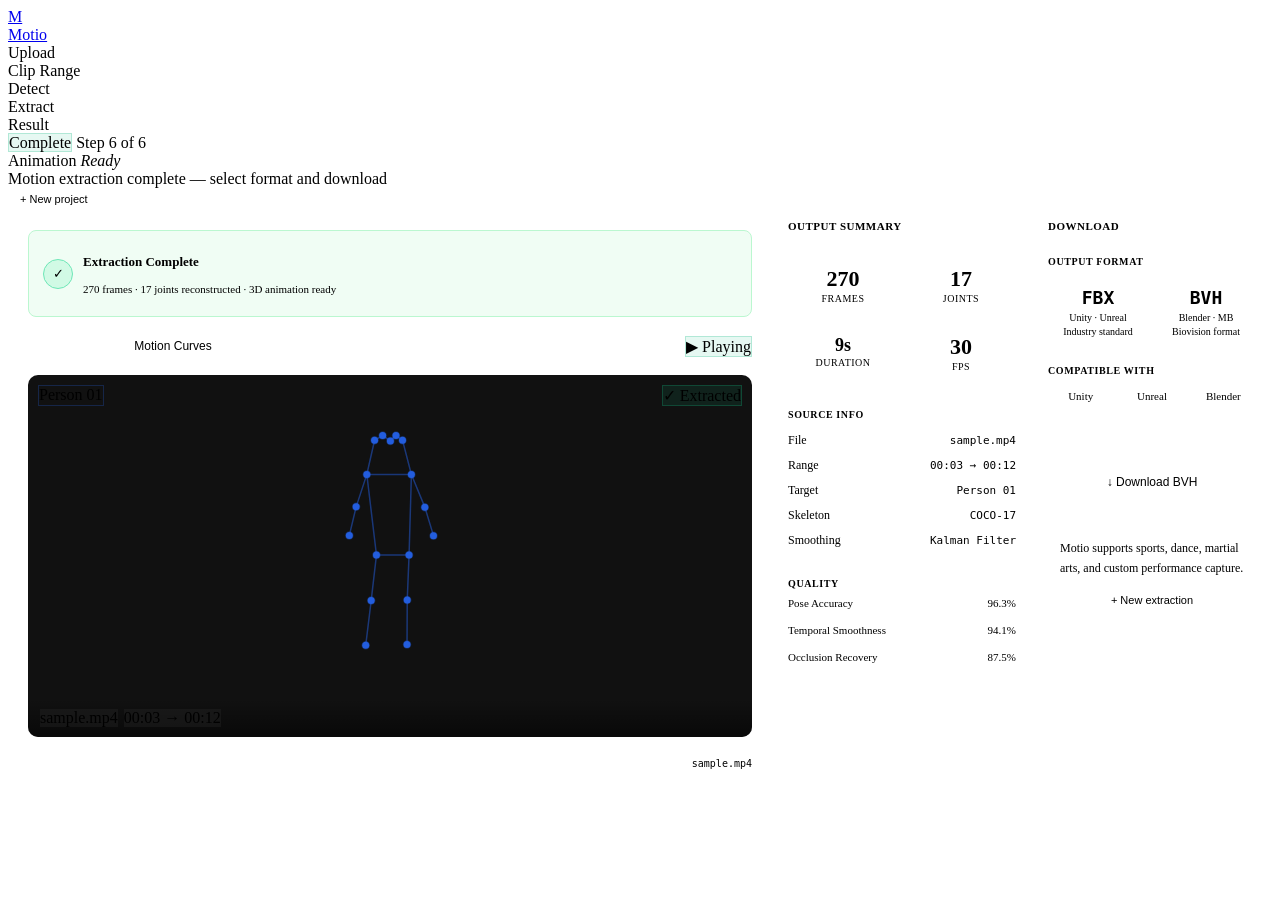
==== commit 53424028: "Merge branch 'master' of https://github.com/namisu000/motio-demo into develop" ====
--- a/processing.html
+++ b/processing.html
@@ -3,140 +3,161 @@
 <head>
 <meta charset="UTF-8">
 <meta name="viewport" content="width=device-width, initial-scale=1.0">
-<title>Motio — Processing</title>
+<title>Motio — Result</title>
 <link rel="stylesheet" href="shared.css">
 <style>
-.proc-body {
+.result-body {
   display: grid;
-  grid-template-columns: 1fr 320px;
+  grid-template-columns: 1fr 260px 240px;
   width: 100%; height: 100%; overflow: hidden;
 }
 
-/* Left: video + skeleton */
-.proc-left {
-  display: flex; flex-direction: column; overflow: hidden; background: #fff;
+/* ── Left: preview ── */
+.result-left {
+  display: flex; flex-direction: column;
+  padding: 20px; gap: 14px;
+  overflow: hidden; background: #fff;
   border-right: 1px solid var(--border);
 }
 
-.proc-video-wrap {
-  flex: 1; min-height: 0; position: relative; background: #111; overflow: hidden;
-}
-.proc-video-wrap video {
-  width: 100%; height: 100%; object-fit: contain; display: block;
-  opacity: 0.45; filter: saturate(0.5);
-}
-.proc-video-wrap .no-video {
+.success-bar {
+  flex-shrink: 0;
+  background: #f0fdf4; border: 1px solid #bbf7d0;
+  border-radius: 8px; padding: 10px 14px;
+  display: flex; align-items: center; gap: 10px;
+}
+.success-ico {
+  width: 28px; height: 28px; border-radius: 50%;
+  background: #d1fae5; border: 1px solid #6ee7b7;
+  display: flex; align-items: center; justify-content: center;
+  font-size: 13px; flex-shrink: 0;
+}
+.success-text h3 { font-size: 13px; font-weight: 600; color: var(--success); }
+.success-text p  { font-size: 11px; color: var(--text-3); margin-top: 1px; }
+
+/* Tabs */
+.preview-tabs {
+  flex-shrink: 0;
+  display: flex; gap: 0;
+  background: var(--bg-sub); border: 1px solid var(--border);
+  border-radius: 7px; padding: 3px; width: fit-content;
+}
+.ptab {
+  padding: 5px 14px; border-radius: 5px; border: none; cursor: pointer;
+  font-size: 12px; font-weight: 500; background: transparent;
+  color: var(--text-3); transition: all 0.15s;
+}
+.ptab.active { background: var(--brand); color: #fff; }
+
+/* Preview area */
+.preview-area {
+  flex: 1; min-height: 0;
+  position: relative; background: #111;
+  border-radius: 10px; overflow: hidden; border: 1px solid var(--border);
+}
+.preview-area video {
+  width: 100%; height: 100%; object-fit: contain;
+  opacity: 0.5; filter: saturate(0.4);
+}
+.preview-area .no-video {
   width: 100%; height: 100%; background: var(--bg-subtle);
   display: flex; align-items: center; justify-content: center;
   font-size: 13px; color: var(--text-4);
 }
 
-/* Skeleton SVG overlay */
-.skel-overlay {
+.skel-ov {
   position: absolute; inset: 0;
   display: flex; align-items: center; justify-content: center;
-  pointer-events: none; z-index: 3;
-}
-
-/* Video badges */
-.proc-v-top {
-  position: absolute; top: 10px; left: 10px; right: 10px;
-  display: flex; justify-content: space-between; z-index: 5; pointer-events: none;
-}
-.proc-v-bot {
-  position: absolute; bottom: 0; left: 0; right: 0;
-  padding: 12px; z-index: 5; pointer-events: none;
-  background: linear-gradient(to top, rgba(0,0,0,0.5), transparent);
-}
-
-/* Frame progress bar under video */
-.frame-bar {
-  flex-shrink: 0; border-top: 1px solid var(--border);
-  padding: 8px 14px; display: flex; align-items: center; gap: 10px;
-  background: var(--bg-sub);
-}
-.fb-label { font-size: 11px; color: var(--text-3); white-space: nowrap; }
-.fb-track { flex: 1; height: 4px; background: var(--border); border-radius: 2px; overflow: hidden; }
-.fb-fill { height: 100%; background: var(--brand); border-radius: 2px; width: 0%; transition: width 0.3s; }
-.fb-count { font-family: 'JetBrains Mono', monospace; font-size: 11px; color: var(--text-3); white-space: nowrap; }
-.fb-count em { font-style: normal; color: var(--brand); }
-
-/* Right: stages */
-.proc-right {
+  pointer-events: none; z-index: 2;
+}
+.curves-view {
+  position: absolute; inset: 0;
+  background: var(--bg-sub); padding: 16px;
+  display: none; flex-direction: column; gap: 6px; overflow: hidden;
+}
+.curves-view.show { display: flex; }
+
+.pv-top { position: absolute; top: 10px; left: 10px; right: 10px; display: flex; justify-content: space-between; z-index: 3; pointer-events: none; }
+.pv-bot { position: absolute; bottom: 0; left: 0; right: 0; padding: 10px 12px; background: linear-gradient(to top, rgba(0,0,0,0.5), transparent); z-index: 3; pointer-events: none; }
+
+/* Mini playback */
+.mini-play-row { flex-shrink: 0; display: flex; align-items: center; gap: 8px; }
+.mpb { width: 24px; height: 24px; border-radius: 50%; background: var(--brand); border: none; cursor: pointer; display: flex; align-items: center; justify-content: center; font-size: 9px; color: #fff; }
+.mpb:hover { background: var(--accent); }
+.mps { flex: 1; height: 3px; background: var(--bg-subtle); border-radius: 2px; overflow: hidden; }
+.mps-fill { height: 100%; background: var(--brand); animation: play-fill 3s linear infinite; }
+@keyframes play-fill { 0%{width:0%} 100%{width:100%} }
+.mpt { font-family: 'JetBrains Mono', monospace; font-size: 10px; color: var(--text-3); white-space: nowrap; }
+
+/* Curve rows */
+.curve-row { display: grid; grid-template-columns: 70px 1fr 36px; gap: 8px; align-items: center; }
+.c-lbl { font-size: 10px; color: var(--text-3); }
+.c-track { height: 22px; background: #fff; border-radius: 3px; overflow: hidden; border: 1px solid var(--border); }
+.c-track svg { width: 100%; height: 100%; }
+.c-avg { font-family: 'JetBrains Mono', monospace; font-size: 9px; color: var(--text-4); text-align: right; }
+
+/* ── Center: Summary ── */
+.result-center {
+  background: var(--bg-sub); border-right: 1px solid var(--border);
   display: flex; flex-direction: column; overflow: hidden;
-  background: var(--bg-sub); cursor: pointer;
-}
-.proc-right-body {
-  flex: 1; min-height: 0; overflow-y: auto;
-  padding: 16px; display: flex; flex-direction: column; gap: 12px;
-}
-
-/* Context strip */
-.ctx-box {
+}
+.result-center .side-body { gap: 12px; }
+
+.stats-row { display: grid; grid-template-columns: 1fr 1fr; gap: 8px; }
+.stat-box {
   background: #fff; border: 1px solid var(--border);
-  border-radius: 8px; padding: 10px 12px;
-  display: grid; grid-template-columns: 1fr 1fr; gap: 6px;
-}
-.ctx-item .ctx-k { font-size: 10px; color: var(--text-4); margin-bottom: 1px; }
-.ctx-item .ctx-v { font-size: 12px; font-weight: 500; color: var(--text-1); }
-.ctx-item .ctx-v.blue { color: var(--brand); }
-
-/* Overall progress */
-.overall { }
-.overall-hdr { display: flex; justify-content: space-between; margin-bottom: 5px; font-size: 12px; }
-.overall-key { color: var(--text-3); }
-.overall-pct { font-family: 'JetBrains Mono', monospace; font-weight: 600; color: var(--text-1); }
-.overall-bar { height: 5px; background: var(--border); border-radius: 3px; overflow: hidden; }
-.overall-fill { height: 100%; background: var(--brand); border-radius: 3px; transition: width 0.4s; }
-
-/* Stage cards */
-.stage {
-  background: #fff; border: 1px solid var(--border);
-  border-radius: 8px; padding: 10px 12px;
-  display: flex; gap: 10px; align-items: flex-start;
-  transition: border-color 0.2s;
-}
-.stage.active { border-color: var(--brand); background: var(--brand-light); }
-.stage.done { border-color: var(--success); background: #f0fdf4; }
-.stage-ico {
-  width: 30px; height: 30px; border-radius: 6px; flex-shrink: 0;
-  background: var(--bg-subtle); border: 1px solid var(--border);
-  display: flex; align-items: center; justify-content: center; font-size: 13px;
-}
-.stage.active .stage-ico { background: #fff; border-color: var(--brand); }
-.stage.done .stage-ico { background: #d1fae5; border-color: var(--success); }
-.stage-body { flex: 1; min-width: 0; }
-.stage-name { font-size: 12px; font-weight: 500; color: var(--text-3); margin-bottom: 1px; }
-.stage.active .stage-name { color: var(--text-1); }
-.stage.done .stage-name { color: var(--text-2); }
-.stage-detail { font-size: 11px; color: var(--text-4); }
-.stage.active .stage-detail { color: var(--brand); }
-.stage.done .stage-detail { color: var(--success); }
-.stage-status { font-size: 10px; font-weight: 600; color: var(--text-4); align-self: center; white-space: nowrap; }
-.stage.active .stage-status { color: var(--warning); }
-.stage.done .stage-status { color: var(--success); }
-
-/* Log */
-.log-box {
-  background: var(--bg-subtle); border: 1px solid var(--border);
-  border-radius: 8px; padding: 10px 12px;
-}
-.log-hdr { font-size: 10px; color: var(--text-4); margin-bottom: 6px; }
-.log-line { font-family: 'JetBrains Mono', monospace; font-size: 10px; color: var(--text-3); line-height: 1.9; }
-.log-line.blue { color: var(--brand); }
-.log-line.green { color: var(--success); }
-
-/* Actions */
-.proc-actions {
-  flex-shrink: 0; padding: 12px 16px; border-top: 1px solid var(--border);
-  background: #fff; display: flex; flex-direction: column; gap: 6px;
-}
-.click-note { text-align: center; font-size: 11px; color: var(--text-4); }
-.click-note kbd {
-  background: var(--bg-subtle); border: 1px solid var(--border);
-  border-radius: 3px; padding: 1px 5px;
-  font-family: 'JetBrains Mono', monospace; font-size: 10px; color: var(--text-2);
-}
+  border-radius: 8px; padding: 12px; text-align: center;
+}
+.stat-num { font-size: 22px; font-weight: 700; color: var(--brand); line-height: 1; margin-bottom: 3px; }
+.stat-lbl { font-size: 10px; color: var(--text-4); text-transform: uppercase; letter-spacing: 0.5px; }
+
+.quality-row { margin-bottom: 8px; }
+.quality-head { display: flex; justify-content: space-between; font-size: 11px; color: var(--text-3); margin-bottom: 3px; }
+.quality-bar { height: 4px; background: var(--border); border-radius: 2px; overflow: hidden; }
+.quality-fill { height: 100%; background: var(--brand); border-radius: 2px; }
+
+/* ── Right: Download ── */
+.result-right {
+  background: #fff; display: flex; flex-direction: column; overflow: hidden;
+}
+.result-right .side-body { gap: 14px; }
+
+.fmt-opts { display: grid; grid-template-columns: 1fr 1fr; gap: 8px; }
+.fmt-opt {
+  background: var(--bg-sub); border: 1.5px solid var(--border);
+  border-radius: 8px; padding: 12px 10px; text-align: center;
+  cursor: pointer; transition: border-color 0.15s;
+}
+.fmt-opt:hover { border-color: var(--brand); }
+.fmt-opt.sel { border-color: var(--brand); background: var(--brand-light); }
+.fmt-name { font-family: 'JetBrains Mono', monospace; font-size: 18px; font-weight: 700; color: var(--text-1); margin-bottom: 3px; }
+.fmt-opt.sel .fmt-name { color: var(--brand); }
+.fmt-desc { font-size: 10px; color: var(--text-4); line-height: 1.4; }
+.fmt-opt.sel .fmt-desc { color: var(--brand); }
+
+.engine-row { display: flex; gap: 6px; }
+.engine-pill {
+  flex: 1; padding: 6px; border-radius: 6px; text-align: center;
+  font-size: 11px; font-weight: 500; border: 1px solid var(--border);
+  background: var(--bg-sub); color: var(--text-3);
+}
+.engine-pill.active { background: var(--brand-light); border-color: var(--brand); color: var(--brand); }
+
+.dl-btn {
+  width: 100%; padding: 11px;
+  background: var(--brand); color: #fff; border: none;
+  border-radius: 8px; font-size: 14px; font-weight: 600;
+  cursor: pointer; transition: background 0.15s;
+}
+.dl-btn:hover { background: var(--accent); }
+
+.dl-btn-ghost {
+  width: 100%; padding: 8px;
+  background: transparent; color: var(--text-3);
+  border: 1px solid var(--border); border-radius: 7px;
+  font-size: 12px; cursor: pointer; transition: all 0.15s;
+}
+.dl-btn-ghost:hover { background: var(--bg-sub); color: var(--text-1); }
 </style>
 </head>
 <body>
@@ -146,230 +167,288 @@
     <div class="nav-step done"><span class="dot"></span>Upload</div>
     <div class="nav-step done"><span class="dot"></span>Clip Range</div>
     <div class="nav-step done"><span class="dot"></span>Detect</div>
-    <div class="nav-step active"><span class="dot"></span>Extract</div>
-    <div class="nav-step"><span class="dot"></span>Result</div>
+    <div class="nav-step done"><span class="dot"></span>Extract</div>
+    <div class="nav-step active"><span class="dot"></span>Result</div>
   </div>
   <div class="nav-right">
-    <span class="badge badge-orange" id="procBadge">Processing</span>
-    <span class="badge badge-gray">Step 4 of 6</span>
+    <span class="badge badge-green">Complete</span>
+    <span class="badge badge-gray">Step 6 of 6</span>
   </div>
 </nav>
 
 <div class="page">
   <div class="page-hdr anim">
     <div>
-      <div class="page-title">Motion <em>Extraction</em></div>
-      <div class="page-desc">Reconstructing 3D pose data frame by frame</div>
+      <div class="page-title">Animation <em>Ready</em></div>
+      <div class="page-desc">Motion extraction complete — select format and download</div>
     </div>
     <div class="page-hdr-right">
-      <span class="badge badge-blue" id="hTarget">—</span>
-      <span class="badge badge-gray" id="hRange">—</span>
+      <button class="btn btn-ghost btn-sm" onclick="window.location.href='upload.html'">+ New project</button>
     </div>
   </div>
 
   <div class="page-body anim-1">
-    <div class="proc-body">
-
-      <!-- Left -->
-      <div class="proc-left">
-        <div class="proc-video-wrap" id="procVWrap">
-          <div class="no-video" id="procNoVid">No video</div>
-          <video id="procVideo" muted loop playsinline style="display:none;"></video>
-
-          <div class="skel-overlay">
-            <svg id="skelSvg" width="180" height="300" viewBox="0 0 180 300" style="opacity:0.9;"></svg>
-          </div>
-
-          <div class="proc-v-top">
-            <span class="badge badge-gray" id="procVFile">—</span>
-            <span class="badge badge-orange" id="procVStage">Object Lock</span>
-          </div>
-          <div class="proc-v-bot">
-            <span class="badge badge-blue" id="procVTarget">—</span>
-          </div>
-        </div>
-
-        <div class="frame-bar">
-          <span class="fb-label">Frame</span>
-          <div class="fb-track"><div class="fb-fill" id="fbFill"></div></div>
-          <span class="fb-count"><em id="fbCur">0</em> / 270</span>
+    <div class="result-body">
+
+      <!-- Left: preview -->
+      <div class="result-left">
+        <div class="success-bar">
+          <div class="success-ico">✓</div>
+          <div class="success-text">
+            <h3>Extraction Complete</h3>
+            <p id="successDesc">270 frames · 17 joints reconstructed · 3D animation ready</p>
+          </div>
+        </div>
+
+        <div style="display:flex;justify-content:space-between;align-items:center;flex-shrink:0;">
+          <div class="preview-tabs">
+            <button class="ptab active" onclick="switchTab('3d',this)">3D Preview</button>
+            <button class="ptab" onclick="switchTab('curves',this)">Motion Curves</button>
+          </div>
+          <span class="badge badge-green">▶ Playing</span>
+        </div>
+
+        <div class="preview-area">
+          <div class="no-video" id="resPH">No video</div>
+          <video id="resVideo" muted loop playsinline style="display:none;"></video>
+
+          <div class="skel-ov" id="skelOv">
+            <svg id="resSvg" width="160" height="270" viewBox="0 0 160 270" style="opacity:0.95;"></svg>
+          </div>
+
+          <div class="curves-view" id="curvesView"></div>
+
+          <div class="pv-top">
+            <span class="badge badge-blue" id="pvTarget">—</span>
+            <span class="badge badge-green">✓ Extracted</span>
+          </div>
+          <div class="pv-bot">
+            <div style="display:flex;gap:6px;">
+              <span class="badge badge-gray" id="pvFile">—</span>
+              <span class="badge badge-gray" id="pvRange">—</span>
+            </div>
+          </div>
+        </div>
+
+        <div class="mini-play-row">
+          <button class="mpb" id="resPlayBtn">▶</button>
+          <div class="mps"><div class="mps-fill"></div></div>
+          <span class="mpt" id="resFileSmall">—</span>
         </div>
       </div>
 
-      <!-- Right -->
-      <div class="proc-right" id="procRight">
-        <div class="side-hdr">Extraction Pipeline</div>
-        <div class="proc-right-body">
-
-          <div class="ctx-box">
-            <div class="ctx-item"><div class="ctx-k">Source</div><div class="ctx-v" id="ctxFile">—</div></div>
-            <div class="ctx-item"><div class="ctx-k">Target</div><div class="ctx-v blue" id="ctxTarget">—</div></div>
-            <div class="ctx-item"><div class="ctx-k">Range</div><div class="ctx-v blue" id="ctxRange">—</div></div>
-            <div class="ctx-item"><div class="ctx-k">Skeleton</div><div class="ctx-v">COCO-17</div></div>
-          </div>
-
-          <div class="overall">
-            <div class="overall-hdr">
-              <span class="overall-key">Overall Progress</span>
-              <span class="overall-pct" id="opct">0%</span>
-            </div>
-            <div class="overall-bar"><div class="overall-fill" id="ofill" style="width:0%"></div></div>
-          </div>
-
-          <div id="stagesList"></div>
-
-          <div class="log-box">
-            <div class="log-hdr">Processing log</div>
-            <div id="logContent"></div>
-          </div>
-        </div>
-
-        <div class="proc-actions">
-          <div class="click-note"><kbd>Click anywhere</kbd> to proceed when ready</div>
-          <button class="btn btn-primary" id="nextBtn" disabled>View Results →</button>
+      <!-- Center: summary -->
+      <div class="result-center">
+        <div class="side-hdr">Output Summary</div>
+        <div class="side-body">
+          <div class="stats-row">
+            <div class="stat-box"><div class="stat-num">270</div><div class="stat-lbl">Frames</div></div>
+            <div class="stat-box"><div class="stat-num">17</div><div class="stat-lbl">Joints</div></div>
+            <div class="stat-box"><div class="stat-num" id="statDur" style="font-size:18px;">—</div><div class="stat-lbl">Duration</div></div>
+            <div class="stat-box"><div class="stat-num">30</div><div class="stat-lbl">FPS</div></div>
+          </div>
+
+          <div class="sep"></div>
+
+          <div>
+            <div class="sec-lbl" style="margin-bottom:8px;">Source Info</div>
+            <div class="info-row"><span class="info-key">File</span><span class="info-val" id="sumFile">—</span></div>
+            <div class="info-row"><span class="info-key">Range</span><span class="info-val blue" id="sumRange">—</span></div>
+            <div class="info-row"><span class="info-key">Target</span><span class="info-val blue" id="sumTarget">—</span></div>
+            <div class="info-row"><span class="info-key">Skeleton</span><span class="info-val">COCO-17</span></div>
+            <div class="info-row"><span class="info-key">Smoothing</span><span class="info-val">Kalman Filter</span></div>
+          </div>
+
+          <div class="sep"></div>
+
+          <div>
+            <div class="sec-lbl" style="margin-bottom:8px;">Quality</div>
+            <div class="quality-row">
+              <div class="quality-head"><span>Pose Accuracy</span><span style="color:var(--success);">96.3%</span></div>
+              <div class="quality-bar"><div class="quality-fill" style="width:96.3%"></div></div>
+            </div>
+            <div class="quality-row">
+              <div class="quality-head"><span>Temporal Smoothness</span><span style="color:var(--success);">94.1%</span></div>
+              <div class="quality-bar"><div class="quality-fill" style="width:94.1%;background:var(--success);"></div></div>
+            </div>
+            <div class="quality-row">
+              <div class="quality-head"><span>Occlusion Recovery</span><span style="color:var(--warning);">87.5%</span></div>
+              <div class="quality-bar"><div class="quality-fill" style="width:87.5%;background:var(--warning);"></div></div>
+            </div>
+          </div>
         </div>
       </div>
+
+      <!-- Right: download -->
+      <div class="result-right">
+        <div class="side-hdr">Download</div>
+        <div class="side-body">
+          <div>
+            <div class="sec-lbl" style="margin-bottom:8px;">Output Format</div>
+            <div class="fmt-opts">
+              <div class="fmt-opt sel" id="fo-fbx" onclick="selFmt('FBX')">
+                <div class="fmt-name">FBX</div>
+                <div class="fmt-desc">Unity · Unreal<br>Industry standard</div>
+              </div>
+              <div class="fmt-opt" id="fo-bvh" onclick="selFmt('BVH')">
+                <div class="fmt-name">BVH</div>
+                <div class="fmt-desc">Blender · MB<br>Biovision format</div>
+              </div>
+            </div>
+          </div>
+
+          <div>
+            <div class="sec-lbl" style="margin-bottom:8px;">Compatible With</div>
+            <div class="engine-row">
+              <div class="engine-pill active">Unity</div>
+              <div class="engine-pill active">Unreal</div>
+              <div class="engine-pill">Blender</div>
+            </div>
+          </div>
+
+          <div style="display:flex;flex-direction:column;gap:7px;">
+            <button class="dl-btn" id="dlMain">↓ Download FBX</button>
+            <button class="dl-btn-ghost" id="dlAlt">↓ Download BVH</button>
+          </div>
+
+          <div class="sep"></div>
+
+          <div style="padding:12px;background:var(--bg-sub);border:1px solid var(--border);border-radius:8px;">
+            <div style="font-size:12px;color:var(--text-2);line-height:1.7;">
+              Motio supports sports, dance, martial arts, and custom performance capture.
+            </div>
+            <button class="btn btn-secondary btn-sm" style="width:100%;margin-top:10px;" onclick="window.location.href='upload.html'">+ New extraction</button>
+          </div>
+        </div>
+      </div>
+
     </div>
   </div>
 </div>
 
 <script>
-  
+const url   = 'sample.mp4';
 const fn    = 'sample.mp4';
 const start = localStorage.getItem('motio_startTime')     || '00:03';
 const end   = localStorage.getItem('motio_endTime')       || '00:12';
 const label = localStorage.getItem('motio_selectedLabel') || 'Person 01';
-const url   = 'sample.mp4';
-
-document.getElementById('hTarget').textContent   = label;
-document.getElementById('hRange').textContent    = start + ' → ' + end;
-document.getElementById('ctxFile').textContent   = fn;
-document.getElementById('ctxTarget').textContent = label;
-document.getElementById('ctxRange').textContent  = start + ' → ' + end;
-document.getElementById('procVFile').textContent  = fn;
-document.getElementById('procVTarget').textContent = label;
-
+
+function t2s(t) { const [m,s]=t.split(':').map(Number); return m*60+s; }
+const dur = t2s(end) - t2s(start);
+
+document.getElementById('successDesc').textContent = (dur*30) + ' frames · 17 joints reconstructed · 3D animation ready';
+document.getElementById('sumFile').textContent   = fn;
+document.getElementById('sumRange').textContent  = start + ' → ' + end;
+document.getElementById('sumTarget').textContent = label;
+document.getElementById('pvTarget').textContent  = label;
+document.getElementById('pvFile').textContent    = fn;
+document.getElementById('pvRange').textContent   = start + ' → ' + end;
+document.getElementById('resFileSmall').textContent = fn;
+document.getElementById('statDur').textContent   = dur + 's';
+
+const resVideo = document.getElementById('resVideo');
 if (url) {
-  const v = document.getElementById('procVideo');
-  v.src = url; v.style.display = 'block';
-  document.getElementById('procNoVid').style.display = 'none';
-  v.play().catch(()=>{});
-}
+  resVideo.src = url; resVideo.style.display = 'block';
+  document.getElementById('resPH').style.display = 'none';
+  resVideo.play().catch(()=>{});
+}
+document.getElementById('resPlayBtn').addEventListener('click', () => {
+  if (!url) return;
+  resVideo.paused ? resVideo.play() : resVideo.pause();
+  document.getElementById('resPlayBtn').textContent = resVideo.paused ? '▶' : '⏸';
+});
 
 /* ── Skeleton ── */
-const J = [
-  {x:90,y:22},{x:82,y:17},{x:98,y:17},{x:74,y:22},{x:106,y:22},
-  {x:65,y:58},{x:115,y:58},{x:52,y:94},{x:128,y:94},{x:43,y:126},{x:137,y:126},
-  {x:70,y:146},{x:110,y:146},{x:67,y:196},{x:113,y:196},
-  {x:64,y:248},{x:116,y:248},
+const RJ = [
+  {x:80,y:20},{x:73,y:15},{x:87,y:15},{x:66,y:20},{x:94,y:20},
+  {x:58,y:54},{x:102,y:54},{x:46,y:86},{x:114,y:86},{x:38,y:114},{x:122,y:114},
+  {x:63,y:132},{x:97,y:132},{x:61,y:178},{x:99,y:178},
+  {x:59,y:224},{x:101,y:224},
 ];
-const B = [[0,1],[0,2],[1,3],[2,4],[3,5],[4,6],[5,6],[5,7],[7,9],[6,8],[8,10],
-           [5,11],[6,12],[11,12],[11,13],[13,15],[12,14],[14,16]];
-const svg = document.getElementById('skelSvg');
-
-const boneEls = B.map(([a,b]) => {
+const RB = [[0,1],[0,2],[1,3],[2,4],[3,5],[4,6],[5,6],[5,7],[7,9],[6,8],[8,10],
+            [5,11],[6,12],[11,12],[11,13],[13,15],[12,14],[14,16]];
+const rSvg = document.getElementById('resSvg');
+const rBones = RB.map(([a,b]) => {
   const l = document.createElementNS('http://www.w3.org/2000/svg','line');
-  l.setAttribute('stroke','rgba(37,99,235,0.25)'); l.setAttribute('stroke-width','1.5'); l.setAttribute('stroke-linecap','round');
-  svg.appendChild(l); return l;
+  l.setAttribute('stroke','rgba(37,99,235,0.5)'); l.setAttribute('stroke-width','1.5'); l.setAttribute('stroke-linecap','round');
+  rSvg.appendChild(l); return l;
 });
-const jointEls = J.map(j => {
+const rJoints = RJ.map(j => {
   const c = document.createElementNS('http://www.w3.org/2000/svg','circle');
   c.setAttribute('cx',j.x); c.setAttribute('cy',j.y); c.setAttribute('r','3.5');
-  c.setAttribute('fill','#e2e8f0'); c.setAttribute('stroke','#cbd5e1'); c.setAttribute('stroke-width','1.5');
-  svg.appendChild(c); return c;
+  c.setAttribute('fill','#2563eb'); c.setAttribute('stroke','rgba(37,99,235,0.3)'); c.setAttribute('stroke-width','1.5');
+  rSvg.appendChild(c); return c;
 });
-
-let detected = 0, animT = 0;
-function updateSkel(count) {
-  detected = Math.min(count, 17); animT += 0.05;
-  J.forEach((jb,i) => {
+let rt = 0;
+function animSkel() {
+  rt += 0.04;
+  RJ.forEach((jb,i) => {
     const amp = i>=11?4:1.5;
-    const nx = jb.x + Math.sin(animT+i*0.5)*amp;
-    const ny = jb.y + Math.cos(animT*0.6+i*0.4)*(amp*0.5);
-    jointEls[i].setAttribute('cx',nx); jointEls[i].setAttribute('cy',ny);
-    if (i < detected) {
-      jointEls[i].setAttribute('fill', i < detected-1 ? '#2563eb' : '#60a5fa');
-      jointEls[i].setAttribute('stroke','rgba(37,99,235,0.3)');
-    } else {
-      jointEls[i].setAttribute('fill','#e2e8f0'); jointEls[i].setAttribute('stroke','#cbd5e1');
-    }
+    rJoints[i].setAttribute('cx', jb.x + Math.sin(rt+i*0.5)*amp);
+    rJoints[i].setAttribute('cy', jb.y + Math.cos(rt*0.6+i*0.4)*(amp*0.5));
   });
-  B.forEach(([a,b],idx) => {
-    boneEls[idx].setAttribute('x1',jointEls[a].getAttribute('cx')); boneEls[idx].setAttribute('y1',jointEls[a].getAttribute('cy'));
-    boneEls[idx].setAttribute('x2',jointEls[b].getAttribute('cx')); boneEls[idx].setAttribute('y2',jointEls[b].getAttribute('cy'));
-    boneEls[idx].setAttribute('stroke', a<detected&&b<detected?'rgba(37,99,235,0.5)':'rgba(37,99,235,0.1)');
+  RB.forEach(([a,b],idx) => {
+    rBones[idx].setAttribute('x1',rJoints[a].getAttribute('cx')); rBones[idx].setAttribute('y1',rJoints[a].getAttribute('cy'));
+    rBones[idx].setAttribute('x2',rJoints[b].getAttribute('cx')); rBones[idx].setAttribute('y2',rJoints[b].getAttribute('cy'));
   });
-}
-
-/* ── Stages ── */
-const stages = [
-  { ico:'🎯', name:'Object Lock',        detail:'Target confirmed across frames',   logs:['Locating '+label+' in frame 0','Bounding box stabilized','Object ID confirmed'] },
-  { ico:'🦴', name:'Pose Reconstruction',detail:'17-joint skeleton estimation',      logs:['COCO-17 skeleton initialized','Keypoint detection 17/17','Confidence 96.3%'] },
-  { ico:'📈', name:'Motion Curve Build', detail:'Temporal joint trajectory curves',  logs:['Building joint trajectories','Kalman smoothing applied','Alignment complete'] },
-  { ico:'🔄', name:'3D Projection',      detail:'2D → 3D transformation',            logs:['Camera matrix estimated','Depth estimation done','3D coords projected'] },
-  { ico:'📦', name:'Export Ready',       detail:'Packaging animation data',          logs:['FBX structure ready','BVH frames encoded','Animation ready for download'] },
-];
-
-let cur = 0, pct = 0, innerPct = 0;
-let logLines = [];
-
-function addLog(text, cls='') {
-  logLines = [`<div class="log-line ${cls}">> ${text}</div>`, ...logLines].slice(0,5);
-  document.getElementById('logContent').innerHTML = logLines.join('');
-}
-
-function renderStages(active) {
-  document.getElementById('stagesList').innerHTML = stages.map((s,i) => {
-    const cls = i<active?'done':i===active?'active':'';
-    const status = i<active?'Done':i===active?'Running':'Queued';
-    return `<div class="stage ${cls}">
-      <div class="stage-ico">${i<active?'✓':s.ico}</div>
-      <div class="stage-body">
-        <div class="stage-name">${s.name}</div>
-        <div class="stage-detail">${i<active?'Completed':s.detail}</div>
-      </div>
-      <div class="stage-status">${status}</div>
-    </div>`;
-  }).join('');
-  if (active < stages.length) {
-    document.getElementById('procVStage').textContent = stages[active].name;
-  }
-}
-
-let timer;
-function tick() {
-  if (cur >= stages.length) {
-    pct = 100;
-    document.getElementById('opct').textContent = '100%';
-    document.getElementById('ofill').style.width = '100%';
-    document.getElementById('fbFill').style.width = '100%';
-    document.getElementById('fbCur').textContent = '270';
-    document.getElementById('nextBtn').disabled = false;
-    document.getElementById('procBadge').textContent = 'Complete';
-    document.getElementById('procBadge').className = 'badge badge-green';
-    addLog('Export complete. Animation ready.', 'green');
-    return;
-  }
-  innerPct += 3 + Math.random()*4;
-  if (innerPct >= 100) {
-    stages[cur].logs.forEach((l,i) => setTimeout(() => addLog(l, i===stages[cur].logs.length-1?'green':'blue'), i*80));
-    cur++; innerPct = 0;
-  }
-  pct = Math.min(cur/stages.length*100 + innerPct/stages.length, 99);
-  const frame = Math.min(Math.round(pct/100*270), 270);
-  document.getElementById('opct').textContent = Math.round(pct) + '%';
-  document.getElementById('ofill').style.width = pct + '%';
-  document.getElementById('fbFill').style.width = pct + '%';
-  document.getElementById('fbCur').textContent = frame;
-  updateSkel(Math.min(Math.floor(pct/100*17)+1, 17));
-  renderStages(cur);
-  timer = setTimeout(tick, 180);
-}
-
-setTimeout(() => { addLog('Initializing extraction pipeline...','blue'); renderStages(0); tick(); }, 300);
-
-document.getElementById('procRight').addEventListener('click', () => { clearTimeout(timer); window.location.href='result.html'; });
-document.getElementById('nextBtn').addEventListener('click', e => { e.stopPropagation(); window.location.href='result.html'; });
+  requestAnimationFrame(animSkel);
+}
+animSkel();
+
+/* ── Tabs ── */
+function switchTab(tab, btn) {
+  document.querySelectorAll('.ptab').forEach(b => b.classList.remove('active'));
+  btn.classList.add('active');
+  document.getElementById('skelOv').style.display   = tab==='3d' ? 'flex' : 'none';
+  const cv = document.getElementById('curvesView');
+  if (tab==='curves') { cv.classList.add('show'); renderCurves(); }
+  else cv.classList.remove('show');
+}
+
+function renderCurves() {
+  const c = document.getElementById('curvesView');
+  const curves = [
+    {name:'Hip · Y',    color:'#2563eb', d: Array.from({length:60},(_,i)=>Math.sin(i*.25)*30+50)},
+    {name:'Spine',      color:'#0891b2', d: Array.from({length:60},(_,i)=>Math.sin(i*.2+1)*20+50)},
+    {name:'L. Shoulder',color:'#059669', d: Array.from({length:60},(_,i)=>Math.cos(i*.35)*35+50)},
+    {name:'R. Shoulder',color:'#d97706', d: Array.from({length:60},(_,i)=>Math.cos(i*.35+Math.PI)*35+50)},
+    {name:'L. Knee',    color:'#7c3aed', d: Array.from({length:60},(_,i)=>Math.abs(Math.sin(i*.5))*55+20)},
+    {name:'R. Knee',    color:'#be185d', d: Array.from({length:60},(_,i)=>Math.abs(Math.sin(i*.5+Math.PI))*55+20)},
+    {name:'L. Ankle',   color:'#b45309', d: Array.from({length:60},(_,i)=>Math.abs(Math.sin(i*.7))*60+15)},
+    {name:'R. Ankle',   color:'#1d4ed8', d: Array.from({length:60},(_,i)=>Math.abs(Math.sin(i*.7+Math.PI))*60+15)},
+  ];
+  c.innerHTML = `<div style="font-size:12px;font-weight:600;color:var(--text-1);margin-bottom:8px;">Joint Motion Curves</div>` +
+    curves.map(cd => {
+      const pts = cd.d.map((v,i)=>`${i*(100/60)},${100-v}`).join(' ');
+      const avg = (cd.d.reduce((a,b)=>a+b,0)/cd.d.length).toFixed(0);
+      return `<div class="curve-row">
+        <div class="c-lbl">${cd.name}</div>
+        <div class="c-track">
+          <svg viewBox="0 0 100 100" preserveAspectRatio="none">
+            <polyline points="${pts}" fill="none" stroke="${cd.color}" stroke-width="2.5" vector-effect="non-scaling-stroke"/>
+          </svg>
+        </div>
+        <div class="c-avg">${avg}</div>
+      </div>`;
+    }).join('');
+}
+
+/* ── Format ── */
+function selFmt(fmt) {
+  ['FBX','BVH'].forEach(f => document.getElementById('fo-'+f.toLowerCase()).classList.toggle('sel', f===fmt));
+  document.getElementById('dlMain').textContent = '↓ Download ' + fmt;
+  localStorage.setItem('motio_outputFormat', fmt);
+}
+
+['dlMain','dlAlt'].forEach(id => {
+  document.getElementById(id).addEventListener('click', function() {
+    const orig = this.textContent;
+    this.textContent = '✓ Downloaded!';
+    this.style.background = id==='dlMain' ? 'var(--success)' : '';
+    this.style.color = id==='dlAlt' ? 'var(--success)' : '';
+    setTimeout(() => { this.textContent = orig; this.style.background=''; this.style.color=''; }, 2000);
+  });
+});
 </script>
 </body>
 </html>
--- a/shared.css
+++ b/shared.css
@@ -1,3 +1,4 @@
+<<<<<<< HEAD
 @import url('https://fonts.googleapis.com/css2?family=Inter:wght@300;400;500;600&family=JetBrains+Mono:wght@400;500&display=swap');
 
 :root {
@@ -24,10 +25,39 @@
 
   --nav-h: 52px;
   --radius: 8px;
+=======
+@import url('https://fonts.googleapis.com/css2?family=Syne:wght@400;500;600;700;800&family=JetBrains+Mono:wght@300;400;500;600&family=Inter:wght@300;400;500;600&display=swap');
+
+:root {
+  --brand: #2563eb;
+  --brand-light: #3b82f6;
+  --brand-dim: rgba(37, 99, 235, 0.12);
+  --brand-glow: rgba(37, 99, 235, 0.35);
+  --accent: #06b6d4;
+  --accent-dim: rgba(6, 182, 212, 0.12);
+  --bg-0: #060810;
+  --bg-1: #090d1a;
+  --bg-2: #0d1120;
+  --bg-3: #131929;
+  --bg-4: #1a2236;
+  --surface: #161d2f;
+  --surface-2: #1c2440;
+  --border: rgba(255,255,255,0.07);
+  --border-2: rgba(255,255,255,0.12);
+  --border-active: rgba(37, 99, 235, 0.6);
+  --text-primary: #eef2ff;
+  --text-secondary: #8892b0;
+  --text-muted: #3d4a6b;
+  --success: #10b981;
+  --warning: #f59e0b;
+  --danger: #ef4444;
+  --nav-h: 52px;
+>>>>>>> 87465100953ed223da584026bf67259464872a9a
 }
 
 *, *::before, *::after { box-sizing: border-box; margin: 0; padding: 0; }
 
+<<<<<<< HEAD
 html, body {
   width: 100%; height: 100%;
   overflow: hidden;
@@ -40,11 +70,48 @@
 }
 
 /* ── Nav ── */
+=======
+html {
+  width: 100%; height: 100%;
+  overflow: hidden;
+}
+
+body {
+  width: 100%; height: 100%;
+  overflow: hidden;
+  background: var(--bg-0);
+  color: var(--text-primary);
+  font-family: 'Inter', sans-serif;
+  font-size: 13px;
+  line-height: 1.5;
+}
+
+/* ── Noise grain overlay ── */
+body::after {
+  content: '';
+  position: fixed; inset: 0;
+  background-image: url("data:image/svg+xml,%3Csvg viewBox='0 0 200 200' xmlns='http://www.w3.org/2000/svg'%3E%3Cfilter id='n'%3E%3CfeTurbulence type='fractalNoise' baseFrequency='0.85' numOctaves='4' stitchTiles='stitch'/%3E%3C/filter%3E%3Crect width='100%25' height='100%25' filter='url(%23n)' opacity='0.035'/%3E%3C/svg%3E");
+  pointer-events: none; z-index: 9000; opacity: 0.5;
+}
+
+/* ── Subtle grid ── */
+body::before {
+  content: '';
+  position: fixed; inset: 0; pointer-events: none; z-index: 0;
+  background-image:
+    linear-gradient(rgba(37,99,235,0.025) 1px, transparent 1px),
+    linear-gradient(90deg, rgba(37,99,235,0.025) 1px, transparent 1px);
+  background-size: 44px 44px;
+}
+
+/* ── NAV ── */
+>>>>>>> 87465100953ed223da584026bf67259464872a9a
 .nav {
   position: fixed; top: 0; left: 0; right: 0;
   height: var(--nav-h);
   display: flex; align-items: center; justify-content: space-between;
   padding: 0 24px;
+<<<<<<< HEAD
   background: #fff;
   border-bottom: 1px solid var(--border);
   z-index: 100;
@@ -114,10 +181,105 @@
 .page-body {
   flex: 1; min-height: 0;
   display: flex; overflow: hidden;
+=======
+  background: rgba(6, 8, 16, 0.92);
+  backdrop-filter: blur(24px);
+  border-bottom: 1px solid var(--border);
+  z-index: 100;
+  flex-shrink: 0;
+}
+
+.nav-logo {
+  display: flex; align-items: center; gap: 9px;
+  font-family: 'Syne', sans-serif;
+  font-weight: 800; font-size: 18px;
+  color: var(--text-primary); text-decoration: none;
+  letter-spacing: -0.3px; flex-shrink: 0;
+}
+.nav-logo-mark {
+  width: 26px; height: 26px; background: var(--brand);
+  border-radius: 6px; display: flex; align-items: center; justify-content: center;
+  font-size: 13px; font-weight: 800;
+  box-shadow: 0 0 14px var(--brand-glow);
+}
+
+/* Step indicator in nav */
+.nav-steps {
+  display: flex; align-items: center; gap: 2px;
+  background: var(--bg-2); border: 1px solid var(--border);
+  border-radius: 8px; padding: 4px;
+}
+.nav-step {
+  display: flex; align-items: center; gap: 5px;
+  padding: 4px 10px; border-radius: 5px;
+  font-family: 'JetBrains Mono', monospace;
+  font-size: 10px; font-weight: 500;
+  color: var(--text-muted);
+  letter-spacing: 0.3px; text-transform: uppercase;
+  transition: all 0.2s; white-space: nowrap;
+}
+.nav-step .dot {
+  width: 5px; height: 5px; border-radius: 50%;
+  background: currentColor; flex-shrink: 0;
+}
+.nav-step.done { color: var(--success); }
+.nav-step.done .dot { background: var(--success); }
+.nav-step.active {
+  background: var(--brand-dim); color: var(--brand-light);
+  border: 1px solid rgba(37,99,235,0.25);
+}
+.nav-step.active .dot {
+  background: var(--brand-light);
+  box-shadow: 0 0 6px var(--brand-light);
+  animation: dot-pulse 2s infinite;
+}
+@keyframes dot-pulse {
+  0%,100% { opacity:1; transform:scale(1); }
+  50% { opacity:0.4; transform:scale(0.7); }
+}
+
+.nav-right { display: flex; align-items: center; gap: 8px; flex-shrink: 0; }
+
+/* ── PAGE WRAPPER — fills viewport below nav ── */
+.page {
+  position: fixed;
+  top: var(--nav-h); left: 0; right: 0;
+  bottom: 0;
+  overflow: hidden;
+  display: flex; flex-direction: column;
+  z-index: 1;
+}
+
+/* ── Page header strip ── */
+.page-hdr {
+  flex-shrink: 0;
+  padding: 14px 24px 12px;
+  display: flex; align-items: center; justify-content: space-between;
+  border-bottom: 1px solid var(--border);
+  background: rgba(9,13,26,0.6);
+  backdrop-filter: blur(8px);
+}
+.page-hdr-left {}
+.page-title {
+  font-family: 'Syne', sans-serif;
+  font-size: 18px; font-weight: 800; letter-spacing: -0.4px;
+  line-height: 1;
+}
+.page-title em { font-style: normal; color: var(--brand-light); }
+.page-desc { font-size: 11px; color: var(--text-secondary); margin-top: 3px; }
+.page-hdr-right { display: flex; align-items: center; gap: 8px; }
+
+/* ── Body area ── */
+.page-body {
+  flex: 1; min-height: 0;
+  display: flex;
+  overflow: hidden;
+>>>>>>> 87465100953ed223da584026bf67259464872a9a
 }
 
 /* ── Badges ── */
 .badge {
+<<<<<<< HEAD
   display: inline-flex; align-items: center; gap: 3px;
   padding: 2px 7px; border-radius: 4px;
   font-size: 11px; font-weight: 500;
@@ -128,10 +290,26 @@
 .badge-orange { background: #fef3c7; color: var(--warning); }
 .badge-gray   { background: var(--bg-subtle); color: var(--text-3); }
 .badge-red    { background: #fee2e2; color: var(--danger); }
+=======
+  display: inline-flex; align-items: center; gap: 4px;
+  padding: 2px 8px; border-radius: 4px;
+  font-family: 'JetBrains Mono', monospace;
+  font-size: 10px; font-weight: 500;
+  text-transform: uppercase; letter-spacing: 0.4px;
+  white-space: nowrap;
+}
+.badge-blue { background: var(--brand-dim); color: var(--brand-light); border: 1px solid rgba(37,99,235,0.25); }
+.badge-cyan { background: var(--accent-dim); color: var(--accent); border: 1px solid rgba(6,182,212,0.25); }
+.badge-green { background: rgba(16,185,129,0.1); color: var(--success); border: 1px solid rgba(16,185,129,0.25); }
+.badge-orange { background: rgba(245,158,11,0.1); color: var(--warning); border: 1px solid rgba(245,158,11,0.25); }
+.badge-gray { background: rgba(255,255,255,0.04); color: var(--text-secondary); border: 1px solid var(--border); }
+.badge-red { background: rgba(239,68,68,0.1); color: var(--danger); border: 1px solid rgba(239,68,68,0.25); }
+>>>>>>> 87465100953ed223da584026bf67259464872a9a
 
 /* ── Buttons ── */
 .btn {
   display: inline-flex; align-items: center; justify-content: center; gap: 6px;
+<<<<<<< HEAD
   padding: 7px 16px; border-radius: var(--radius);
   font-size: 13px; font-weight: 500; font-family: 'Inter', sans-serif;
   cursor: pointer; border: none; outline: none;
@@ -227,3 +405,134 @@
 
 @keyframes spin { to { transform: rotate(360deg); } }
 @keyframes blink { 0%,100%{opacity:1} 50%{opacity:0.3} }
+=======
+  padding: 8px 18px; border-radius: 7px;
+  font-family: 'Inter', sans-serif; font-size: 13px; font-weight: 500;
+  cursor: pointer; border: none; outline: none;
+  transition: all 0.18s ease; text-decoration: none;
+  white-space: nowrap; flex-shrink: 0;
+}
+.btn-primary {
+  background: var(--brand); color: #fff;
+  box-shadow: 0 0 20px rgba(37,99,235,0.3);
+}
+.btn-primary:hover {
+  background: var(--brand-light);
+  box-shadow: 0 0 28px rgba(37,99,235,0.5);
+  transform: translateY(-1px);
+}
+.btn-primary:disabled { opacity: 0.4; pointer-events: none; }
+.btn-secondary {
+  background: var(--surface); color: var(--text-secondary);
+  border: 1px solid var(--border);
+}
+.btn-secondary:hover { background: var(--surface-2); color: var(--text-primary); }
+.btn-ghost { background: transparent; color: var(--text-secondary); border: 1px solid var(--border); }
+.btn-ghost:hover { color: var(--text-primary); border-color: var(--border-2); }
+.btn-sm { padding: 5px 12px; font-size: 11px; border-radius: 5px; }
+.btn-lg { padding: 10px 22px; font-size: 14px; }
+
+/* ── Cards ── */
+.card {
+  background: var(--surface);
+  border: 1px solid var(--border);
+  border-radius: 10px;
+}
+.card-active {
+  border-color: var(--brand);
+  box-shadow: 0 0 0 1px rgba(37,99,235,0.3), 0 0 20px rgba(37,99,235,0.1);
+}
+
+/* ── Panel ── */
+.panel {
+  background: var(--surface);
+  border: 1px solid var(--border);
+  border-radius: 10px;
+  display: flex; flex-direction: column;
+  overflow: hidden;
+}
+.panel-hdr {
+  padding: 10px 14px; border-bottom: 1px solid var(--border);
+  display: flex; align-items: center; justify-content: space-between;
+  flex-shrink: 0;
+  background: rgba(0,0,0,0.2);
+}
+.panel-title {
+  font-family: 'Syne', sans-serif; font-size: 12px; font-weight: 700;
+  color: var(--text-primary); letter-spacing: -0.2px;
+  display: flex; align-items: center; gap: 6px;
+}
+.panel-title::before {
+  content: ''; width: 2px; height: 12px;
+  background: var(--brand); border-radius: 2px;
+}
+.panel-body { flex: 1; min-height: 0; overflow: hidden; padding: 12px; }
+.panel-body-scroll { overflow-y: auto; }
+
+/* ── Section label ── */
+.sec-label {
+  font-family: 'JetBrains Mono', monospace;
+  font-size: 9px; font-weight: 600;
+  text-transform: uppercase; letter-spacing: 1.5px;
+  color: var(--text-muted);
+}
+
+/* ── Data rows ── */
+.data-row {
+  display: flex; justify-content: space-between; align-items: center;
+  padding: 6px 0; border-bottom: 1px solid var(--border);
+}
+.data-row:last-child { border-bottom: none; }
+.data-key { font-size: 11px; color: var(--text-secondary); }
+.data-val {
+  font-family: 'JetBrains Mono', monospace;
+  font-size: 10px; color: var(--text-primary);
+}
+.data-val.blue { color: var(--brand-light); }
+.data-val.green { color: var(--success); }
+
+/* ── Video base styles ── */
+.video-container {
+  position: relative; background: #000;
+  border-radius: 8px; overflow: hidden;
+}
+.video-container video {
+  width: 100%; height: 100%;
+  object-fit: contain; display: block;
+}
+.video-container .v-placeholder {
+  width: 100%; height: 100%;
+  background: linear-gradient(135deg, var(--bg-1), var(--bg-3));
+  display: flex; align-items: center; justify-content: center;
+  font-size: 40px;
+}
+
+/* ── Scrollbar ── */
+::-webkit-scrollbar { width: 4px; height: 4px; }
+::-webkit-scrollbar-track { background: transparent; }
+::-webkit-scrollbar-thumb { background: var(--bg-4); border-radius: 2px; }
+
+/* ── Animations ── */
+@keyframes fade-up {
+  from { opacity: 0; transform: translateY(8px); }
+  to   { opacity: 1; transform: translateY(0); }
+}
+@keyframes spin { to { transform: rotate(360deg); } }
+@keyframes blink { 0%,100%{opacity:1} 50%{opacity:0} }
+@keyframes scan {
+  0% { top: 0; } 100% { top: 100%; }
+}
+@keyframes shimmer {
+  0% { background-position: -200% 0; }
+  100% { background-position: 200% 0; }
+}
+
+.anim-in { animation: fade-up 0.4s ease both; }
+.anim-in-1 { animation: fade-up 0.4s ease 0.08s both; }
+.anim-in-2 { animation: fade-up 0.4s ease 0.16s both; }
+.anim-in-3 { animation: fade-up 0.4s ease 0.24s both; }
+
+/* ── Mono ── */
+.mono { font-family: 'JetBrains Mono', monospace; }
+.syne { font-family: 'Syne', sans-serif; }
+>>>>>>> 87465100953ed223da584026bf67259464872a9a
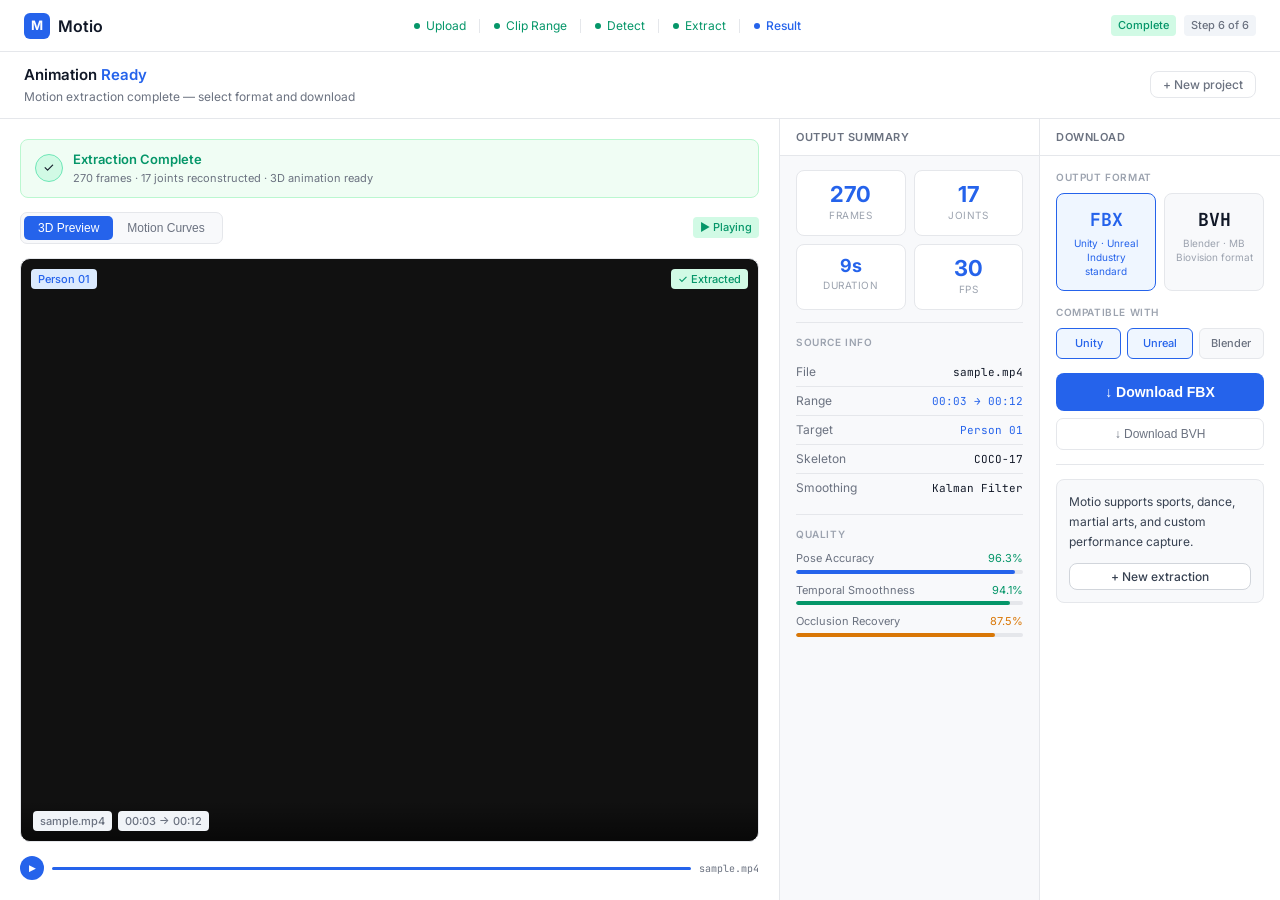
==== commit 4a82cb10: "change video" ====
--- a/processing.html
+++ b/processing.html
@@ -57,7 +57,6 @@
 }
 .preview-area video {
   width: 100%; height: 100%; object-fit: contain;
-  opacity: 0.5; filter: saturate(0.4);
 }
 .preview-area .no-video {
   width: 100%; height: 100%; background: var(--bg-subtle);
@@ -85,7 +84,7 @@
 .mpb { width: 24px; height: 24px; border-radius: 50%; background: var(--brand); border: none; cursor: pointer; display: flex; align-items: center; justify-content: center; font-size: 9px; color: #fff; }
 .mpb:hover { background: var(--accent); }
 .mps { flex: 1; height: 3px; background: var(--bg-subtle); border-radius: 2px; overflow: hidden; }
-.mps-fill { height: 100%; background: var(--brand); animation: play-fill 3s linear infinite; }
+.mps-fill { height: 100%; background: var(--brand); animation: play-fill 7s linear infinite; }
 @keyframes play-fill { 0%{width:0%} 100%{width:100%} }
 .mpt { font-family: 'JetBrains Mono', monospace; font-size: 10px; color: var(--text-3); white-space: nowrap; }
 
@@ -212,9 +211,9 @@
           <div class="no-video" id="resPH">No video</div>
           <video id="resVideo" muted loop playsinline style="display:none;"></video>
 
-          <div class="skel-ov" id="skelOv">
-            <svg id="resSvg" width="160" height="270" viewBox="0 0 160 270" style="opacity:0.95;"></svg>
-          </div>
+          <!-- <div class="skel-ov" id="skelOv"> -->
+            <!-- <svg id="resSvg" width="160" height="270" viewBox="0 0 160 270" style="opacity:0.95;"></svg> -->
+          <!-- </div> -->
 
           <div class="curves-view" id="curvesView"></div>
 
@@ -327,7 +326,7 @@
 </div>
 
 <script>
-const url   = 'sample.mp4';
+const url   = 'video_01_00.mp4';
 const fn    = 'sample.mp4';
 const start = localStorage.getItem('motio_startTime')     || '00:03';
 const end   = localStorage.getItem('motio_endTime')       || '00:12';
--- a/shared.css
+++ b/shared.css
@@ -1,4 +1,3 @@
-<<<<<<< HEAD
 @import url('https://fonts.googleapis.com/css2?family=Inter:wght@300;400;500;600&family=JetBrains+Mono:wght@400;500&display=swap');
 
 :root {
@@ -25,39 +24,10 @@
 
   --nav-h: 52px;
   --radius: 8px;
-=======
-@import url('https://fonts.googleapis.com/css2?family=Syne:wght@400;500;600;700;800&family=JetBrains+Mono:wght@300;400;500;600&family=Inter:wght@300;400;500;600&display=swap');
-
-:root {
-  --brand: #2563eb;
-  --brand-light: #3b82f6;
-  --brand-dim: rgba(37, 99, 235, 0.12);
-  --brand-glow: rgba(37, 99, 235, 0.35);
-  --accent: #06b6d4;
-  --accent-dim: rgba(6, 182, 212, 0.12);
-  --bg-0: #060810;
-  --bg-1: #090d1a;
-  --bg-2: #0d1120;
-  --bg-3: #131929;
-  --bg-4: #1a2236;
-  --surface: #161d2f;
-  --surface-2: #1c2440;
-  --border: rgba(255,255,255,0.07);
-  --border-2: rgba(255,255,255,0.12);
-  --border-active: rgba(37, 99, 235, 0.6);
-  --text-primary: #eef2ff;
-  --text-secondary: #8892b0;
-  --text-muted: #3d4a6b;
-  --success: #10b981;
-  --warning: #f59e0b;
-  --danger: #ef4444;
-  --nav-h: 52px;
->>>>>>> 87465100953ed223da584026bf67259464872a9a
 }
 
 *, *::before, *::after { box-sizing: border-box; margin: 0; padding: 0; }
 
-<<<<<<< HEAD
 html, body {
   width: 100%; height: 100%;
   overflow: hidden;
@@ -70,48 +40,11 @@
 }
 
 /* ── Nav ── */
-=======
-html {
-  width: 100%; height: 100%;
-  overflow: hidden;
-}
-
-body {
-  width: 100%; height: 100%;
-  overflow: hidden;
-  background: var(--bg-0);
-  color: var(--text-primary);
-  font-family: 'Inter', sans-serif;
-  font-size: 13px;
-  line-height: 1.5;
-}
-
-/* ── Noise grain overlay ── */
-body::after {
-  content: '';
-  position: fixed; inset: 0;
-  background-image: url("data:image/svg+xml,%3Csvg viewBox='0 0 200 200' xmlns='http://www.w3.org/2000/svg'%3E%3Cfilter id='n'%3E%3CfeTurbulence type='fractalNoise' baseFrequency='0.85' numOctaves='4' stitchTiles='stitch'/%3E%3C/filter%3E%3Crect width='100%25' height='100%25' filter='url(%23n)' opacity='0.035'/%3E%3C/svg%3E");
-  pointer-events: none; z-index: 9000; opacity: 0.5;
-}
-
-/* ── Subtle grid ── */
-body::before {
-  content: '';
-  position: fixed; inset: 0; pointer-events: none; z-index: 0;
-  background-image:
-    linear-gradient(rgba(37,99,235,0.025) 1px, transparent 1px),
-    linear-gradient(90deg, rgba(37,99,235,0.025) 1px, transparent 1px);
-  background-size: 44px 44px;
-}
-
-/* ── NAV ── */
->>>>>>> 87465100953ed223da584026bf67259464872a9a
 .nav {
   position: fixed; top: 0; left: 0; right: 0;
   height: var(--nav-h);
   display: flex; align-items: center; justify-content: space-between;
   padding: 0 24px;
-<<<<<<< HEAD
   background: #fff;
   border-bottom: 1px solid var(--border);
   z-index: 100;
@@ -181,105 +114,10 @@
 .page-body {
   flex: 1; min-height: 0;
   display: flex; overflow: hidden;
-=======
-  background: rgba(6, 8, 16, 0.92);
-  backdrop-filter: blur(24px);
-  border-bottom: 1px solid var(--border);
-  z-index: 100;
-  flex-shrink: 0;
-}
-
-.nav-logo {
-  display: flex; align-items: center; gap: 9px;
-  font-family: 'Syne', sans-serif;
-  font-weight: 800; font-size: 18px;
-  color: var(--text-primary); text-decoration: none;
-  letter-spacing: -0.3px; flex-shrink: 0;
-}
-.nav-logo-mark {
-  width: 26px; height: 26px; background: var(--brand);
-  border-radius: 6px; display: flex; align-items: center; justify-content: center;
-  font-size: 13px; font-weight: 800;
-  box-shadow: 0 0 14px var(--brand-glow);
-}
-
-/* Step indicator in nav */
-.nav-steps {
-  display: flex; align-items: center; gap: 2px;
-  background: var(--bg-2); border: 1px solid var(--border);
-  border-radius: 8px; padding: 4px;
-}
-.nav-step {
-  display: flex; align-items: center; gap: 5px;
-  padding: 4px 10px; border-radius: 5px;
-  font-family: 'JetBrains Mono', monospace;
-  font-size: 10px; font-weight: 500;
-  color: var(--text-muted);
-  letter-spacing: 0.3px; text-transform: uppercase;
-  transition: all 0.2s; white-space: nowrap;
-}
-.nav-step .dot {
-  width: 5px; height: 5px; border-radius: 50%;
-  background: currentColor; flex-shrink: 0;
-}
-.nav-step.done { color: var(--success); }
-.nav-step.done .dot { background: var(--success); }
-.nav-step.active {
-  background: var(--brand-dim); color: var(--brand-light);
-  border: 1px solid rgba(37,99,235,0.25);
-}
-.nav-step.active .dot {
-  background: var(--brand-light);
-  box-shadow: 0 0 6px var(--brand-light);
-  animation: dot-pulse 2s infinite;
-}
-@keyframes dot-pulse {
-  0%,100% { opacity:1; transform:scale(1); }
-  50% { opacity:0.4; transform:scale(0.7); }
-}
-
-.nav-right { display: flex; align-items: center; gap: 8px; flex-shrink: 0; }
-
-/* ── PAGE WRAPPER — fills viewport below nav ── */
-.page {
-  position: fixed;
-  top: var(--nav-h); left: 0; right: 0;
-  bottom: 0;
-  overflow: hidden;
-  display: flex; flex-direction: column;
-  z-index: 1;
-}
-
-/* ── Page header strip ── */
-.page-hdr {
-  flex-shrink: 0;
-  padding: 14px 24px 12px;
-  display: flex; align-items: center; justify-content: space-between;
-  border-bottom: 1px solid var(--border);
-  background: rgba(9,13,26,0.6);
-  backdrop-filter: blur(8px);
-}
-.page-hdr-left {}
-.page-title {
-  font-family: 'Syne', sans-serif;
-  font-size: 18px; font-weight: 800; letter-spacing: -0.4px;
-  line-height: 1;
-}
-.page-title em { font-style: normal; color: var(--brand-light); }
-.page-desc { font-size: 11px; color: var(--text-secondary); margin-top: 3px; }
-.page-hdr-right { display: flex; align-items: center; gap: 8px; }
-
-/* ── Body area ── */
-.page-body {
-  flex: 1; min-height: 0;
-  display: flex;
-  overflow: hidden;
->>>>>>> 87465100953ed223da584026bf67259464872a9a
 }
 
 /* ── Badges ── */
 .badge {
-<<<<<<< HEAD
   display: inline-flex; align-items: center; gap: 3px;
   padding: 2px 7px; border-radius: 4px;
   font-size: 11px; font-weight: 500;
@@ -290,26 +128,10 @@
 .badge-orange { background: #fef3c7; color: var(--warning); }
 .badge-gray   { background: var(--bg-subtle); color: var(--text-3); }
 .badge-red    { background: #fee2e2; color: var(--danger); }
-=======
-  display: inline-flex; align-items: center; gap: 4px;
-  padding: 2px 8px; border-radius: 4px;
-  font-family: 'JetBrains Mono', monospace;
-  font-size: 10px; font-weight: 500;
-  text-transform: uppercase; letter-spacing: 0.4px;
-  white-space: nowrap;
-}
-.badge-blue { background: var(--brand-dim); color: var(--brand-light); border: 1px solid rgba(37,99,235,0.25); }
-.badge-cyan { background: var(--accent-dim); color: var(--accent); border: 1px solid rgba(6,182,212,0.25); }
-.badge-green { background: rgba(16,185,129,0.1); color: var(--success); border: 1px solid rgba(16,185,129,0.25); }
-.badge-orange { background: rgba(245,158,11,0.1); color: var(--warning); border: 1px solid rgba(245,158,11,0.25); }
-.badge-gray { background: rgba(255,255,255,0.04); color: var(--text-secondary); border: 1px solid var(--border); }
-.badge-red { background: rgba(239,68,68,0.1); color: var(--danger); border: 1px solid rgba(239,68,68,0.25); }
->>>>>>> 87465100953ed223da584026bf67259464872a9a
 
 /* ── Buttons ── */
 .btn {
   display: inline-flex; align-items: center; justify-content: center; gap: 6px;
-<<<<<<< HEAD
   padding: 7px 16px; border-radius: var(--radius);
   font-size: 13px; font-weight: 500; font-family: 'Inter', sans-serif;
   cursor: pointer; border: none; outline: none;
@@ -404,135 +226,4 @@
 .anim-2 { animation: fade-up 0.3s ease 0.12s both; }
 
 @keyframes spin { to { transform: rotate(360deg); } }
-@keyframes blink { 0%,100%{opacity:1} 50%{opacity:0.3} }
-=======
-  padding: 8px 18px; border-radius: 7px;
-  font-family: 'Inter', sans-serif; font-size: 13px; font-weight: 500;
-  cursor: pointer; border: none; outline: none;
-  transition: all 0.18s ease; text-decoration: none;
-  white-space: nowrap; flex-shrink: 0;
-}
-.btn-primary {
-  background: var(--brand); color: #fff;
-  box-shadow: 0 0 20px rgba(37,99,235,0.3);
-}
-.btn-primary:hover {
-  background: var(--brand-light);
-  box-shadow: 0 0 28px rgba(37,99,235,0.5);
-  transform: translateY(-1px);
-}
-.btn-primary:disabled { opacity: 0.4; pointer-events: none; }
-.btn-secondary {
-  background: var(--surface); color: var(--text-secondary);
-  border: 1px solid var(--border);
-}
-.btn-secondary:hover { background: var(--surface-2); color: var(--text-primary); }
-.btn-ghost { background: transparent; color: var(--text-secondary); border: 1px solid var(--border); }
-.btn-ghost:hover { color: var(--text-primary); border-color: var(--border-2); }
-.btn-sm { padding: 5px 12px; font-size: 11px; border-radius: 5px; }
-.btn-lg { padding: 10px 22px; font-size: 14px; }
-
-/* ── Cards ── */
-.card {
-  background: var(--surface);
-  border: 1px solid var(--border);
-  border-radius: 10px;
-}
-.card-active {
-  border-color: var(--brand);
-  box-shadow: 0 0 0 1px rgba(37,99,235,0.3), 0 0 20px rgba(37,99,235,0.1);
-}
-
-/* ── Panel ── */
-.panel {
-  background: var(--surface);
-  border: 1px solid var(--border);
-  border-radius: 10px;
-  display: flex; flex-direction: column;
-  overflow: hidden;
-}
-.panel-hdr {
-  padding: 10px 14px; border-bottom: 1px solid var(--border);
-  display: flex; align-items: center; justify-content: space-between;
-  flex-shrink: 0;
-  background: rgba(0,0,0,0.2);
-}
-.panel-title {
-  font-family: 'Syne', sans-serif; font-size: 12px; font-weight: 700;
-  color: var(--text-primary); letter-spacing: -0.2px;
-  display: flex; align-items: center; gap: 6px;
-}
-.panel-title::before {
-  content: ''; width: 2px; height: 12px;
-  background: var(--brand); border-radius: 2px;
-}
-.panel-body { flex: 1; min-height: 0; overflow: hidden; padding: 12px; }
-.panel-body-scroll { overflow-y: auto; }
-
-/* ── Section label ── */
-.sec-label {
-  font-family: 'JetBrains Mono', monospace;
-  font-size: 9px; font-weight: 600;
-  text-transform: uppercase; letter-spacing: 1.5px;
-  color: var(--text-muted);
-}
-
-/* ── Data rows ── */
-.data-row {
-  display: flex; justify-content: space-between; align-items: center;
-  padding: 6px 0; border-bottom: 1px solid var(--border);
-}
-.data-row:last-child { border-bottom: none; }
-.data-key { font-size: 11px; color: var(--text-secondary); }
-.data-val {
-  font-family: 'JetBrains Mono', monospace;
-  font-size: 10px; color: var(--text-primary);
-}
-.data-val.blue { color: var(--brand-light); }
-.data-val.green { color: var(--success); }
-
-/* ── Video base styles ── */
-.video-container {
-  position: relative; background: #000;
-  border-radius: 8px; overflow: hidden;
-}
-.video-container video {
-  width: 100%; height: 100%;
-  object-fit: contain; display: block;
-}
-.video-container .v-placeholder {
-  width: 100%; height: 100%;
-  background: linear-gradient(135deg, var(--bg-1), var(--bg-3));
-  display: flex; align-items: center; justify-content: center;
-  font-size: 40px;
-}
-
-/* ── Scrollbar ── */
-::-webkit-scrollbar { width: 4px; height: 4px; }
-::-webkit-scrollbar-track { background: transparent; }
-::-webkit-scrollbar-thumb { background: var(--bg-4); border-radius: 2px; }
-
-/* ── Animations ── */
-@keyframes fade-up {
-  from { opacity: 0; transform: translateY(8px); }
-  to   { opacity: 1; transform: translateY(0); }
-}
-@keyframes spin { to { transform: rotate(360deg); } }
-@keyframes blink { 0%,100%{opacity:1} 50%{opacity:0} }
-@keyframes scan {
-  0% { top: 0; } 100% { top: 100%; }
-}
-@keyframes shimmer {
-  0% { background-position: -200% 0; }
-  100% { background-position: 200% 0; }
-}
-
-.anim-in { animation: fade-up 0.4s ease both; }
-.anim-in-1 { animation: fade-up 0.4s ease 0.08s both; }
-.anim-in-2 { animation: fade-up 0.4s ease 0.16s both; }
-.anim-in-3 { animation: fade-up 0.4s ease 0.24s both; }
-
-/* ── Mono ── */
-.mono { font-family: 'JetBrains Mono', monospace; }
-.syne { font-family: 'Syne', sans-serif; }
->>>>>>> 87465100953ed223da584026bf67259464872a9a
+@keyframes blink { 0%,100%{opacity:1} 50%{opacity:0.3} }
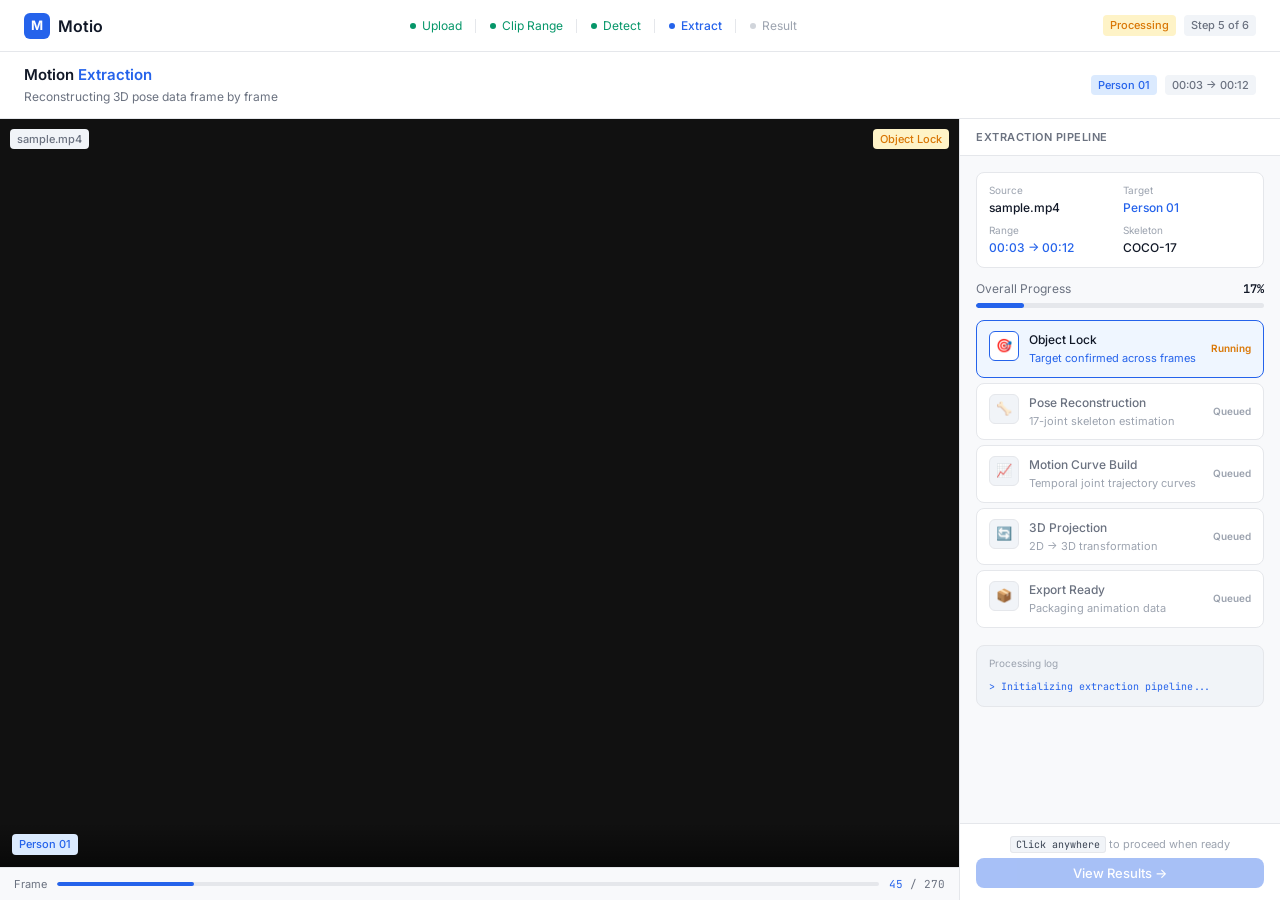
==== commit 777d1103: "fix result" ====
--- a/processing.html
+++ b/processing.html
@@ -3,160 +3,141 @@
 <head>
 <meta charset="UTF-8">
 <meta name="viewport" content="width=device-width, initial-scale=1.0">
-<title>Motio — Result</title>
+<title>Motio — Processing</title>
 <link rel="stylesheet" href="shared.css">
 <style>
-.result-body {
+.proc-body {
   display: grid;
-  grid-template-columns: 1fr 260px 240px;
+  grid-template-columns: 1fr 320px;
   width: 100%; height: 100%; overflow: hidden;
 }
 
-/* ── Left: preview ── */
-.result-left {
-  display: flex; flex-direction: column;
-  padding: 20px; gap: 14px;
-  overflow: hidden; background: #fff;
+/* Left: video + skeleton */
+.proc-left {
+  display: flex; flex-direction: column; overflow: hidden; background: #fff;
   border-right: 1px solid var(--border);
 }
 
-.success-bar {
-  flex-shrink: 0;
-  background: #f0fdf4; border: 1px solid #bbf7d0;
-  border-radius: 8px; padding: 10px 14px;
-  display: flex; align-items: center; gap: 10px;
-}
-.success-ico {
-  width: 28px; height: 28px; border-radius: 50%;
-  background: #d1fae5; border: 1px solid #6ee7b7;
-  display: flex; align-items: center; justify-content: center;
-  font-size: 13px; flex-shrink: 0;
-}
-.success-text h3 { font-size: 13px; font-weight: 600; color: var(--success); }
-.success-text p  { font-size: 11px; color: var(--text-3); margin-top: 1px; }
-
-/* Tabs */
-.preview-tabs {
-  flex-shrink: 0;
-  display: flex; gap: 0;
-  background: var(--bg-sub); border: 1px solid var(--border);
-  border-radius: 7px; padding: 3px; width: fit-content;
-}
-.ptab {
-  padding: 5px 14px; border-radius: 5px; border: none; cursor: pointer;
-  font-size: 12px; font-weight: 500; background: transparent;
-  color: var(--text-3); transition: all 0.15s;
-}
-.ptab.active { background: var(--brand); color: #fff; }
-
-/* Preview area */
-.preview-area {
-  flex: 1; min-height: 0;
-  position: relative; background: #111;
-  border-radius: 10px; overflow: hidden; border: 1px solid var(--border);
-}
-.preview-area video {
-  width: 100%; height: 100%; object-fit: contain;
-}
-.preview-area .no-video {
+.proc-video-wrap {
+  flex: 1; min-height: 0; position: relative; background: #111; overflow: hidden;
+}
+.proc-video-wrap video {
+  width: 100%; height: 100%; object-fit: contain; display: block;
+  opacity: 0.45; filter: saturate(0.5);
+}
+.proc-video-wrap .no-video {
   width: 100%; height: 100%; background: var(--bg-subtle);
   display: flex; align-items: center; justify-content: center;
   font-size: 13px; color: var(--text-4);
 }
 
-.skel-ov {
+/* Skeleton SVG overlay */
+.skel-overlay {
   position: absolute; inset: 0;
   display: flex; align-items: center; justify-content: center;
-  pointer-events: none; z-index: 2;
-}
-.curves-view {
-  position: absolute; inset: 0;
-  background: var(--bg-sub); padding: 16px;
-  display: none; flex-direction: column; gap: 6px; overflow: hidden;
-}
-.curves-view.show { display: flex; }
-
-.pv-top { position: absolute; top: 10px; left: 10px; right: 10px; display: flex; justify-content: space-between; z-index: 3; pointer-events: none; }
-.pv-bot { position: absolute; bottom: 0; left: 0; right: 0; padding: 10px 12px; background: linear-gradient(to top, rgba(0,0,0,0.5), transparent); z-index: 3; pointer-events: none; }
-
-/* Mini playback */
-.mini-play-row { flex-shrink: 0; display: flex; align-items: center; gap: 8px; }
-.mpb { width: 24px; height: 24px; border-radius: 50%; background: var(--brand); border: none; cursor: pointer; display: flex; align-items: center; justify-content: center; font-size: 9px; color: #fff; }
-.mpb:hover { background: var(--accent); }
-.mps { flex: 1; height: 3px; background: var(--bg-subtle); border-radius: 2px; overflow: hidden; }
-.mps-fill { height: 100%; background: var(--brand); animation: play-fill 7s linear infinite; }
-@keyframes play-fill { 0%{width:0%} 100%{width:100%} }
-.mpt { font-family: 'JetBrains Mono', monospace; font-size: 10px; color: var(--text-3); white-space: nowrap; }
-
-/* Curve rows */
-.curve-row { display: grid; grid-template-columns: 70px 1fr 36px; gap: 8px; align-items: center; }
-.c-lbl { font-size: 10px; color: var(--text-3); }
-.c-track { height: 22px; background: #fff; border-radius: 3px; overflow: hidden; border: 1px solid var(--border); }
-.c-track svg { width: 100%; height: 100%; }
-.c-avg { font-family: 'JetBrains Mono', monospace; font-size: 9px; color: var(--text-4); text-align: right; }
-
-/* ── Center: Summary ── */
-.result-center {
-  background: var(--bg-sub); border-right: 1px solid var(--border);
+  pointer-events: none; z-index: 3;
+}
+
+/* Video badges */
+.proc-v-top {
+  position: absolute; top: 10px; left: 10px; right: 10px;
+  display: flex; justify-content: space-between; z-index: 5; pointer-events: none;
+}
+.proc-v-bot {
+  position: absolute; bottom: 0; left: 0; right: 0;
+  padding: 12px; z-index: 5; pointer-events: none;
+  background: linear-gradient(to top, rgba(0,0,0,0.5), transparent);
+}
+
+/* Frame progress bar under video */
+.frame-bar {
+  flex-shrink: 0; border-top: 1px solid var(--border);
+  padding: 8px 14px; display: flex; align-items: center; gap: 10px;
+  background: var(--bg-sub);
+}
+.fb-label { font-size: 11px; color: var(--text-3); white-space: nowrap; }
+.fb-track { flex: 1; height: 4px; background: var(--border); border-radius: 2px; overflow: hidden; }
+.fb-fill { height: 100%; background: var(--brand); border-radius: 2px; width: 0%; transition: width 0.3s; }
+.fb-count { font-family: 'JetBrains Mono', monospace; font-size: 11px; color: var(--text-3); white-space: nowrap; }
+.fb-count em { font-style: normal; color: var(--brand); }
+
+/* Right: stages */
+.proc-right {
   display: flex; flex-direction: column; overflow: hidden;
-}
-.result-center .side-body { gap: 12px; }
-
-.stats-row { display: grid; grid-template-columns: 1fr 1fr; gap: 8px; }
-.stat-box {
+  background: var(--bg-sub); cursor: pointer;
+}
+.proc-right-body {
+  flex: 1; min-height: 0; overflow-y: auto;
+  padding: 16px; display: flex; flex-direction: column; gap: 12px;
+}
+
+/* Context strip */
+.ctx-box {
   background: #fff; border: 1px solid var(--border);
-  border-radius: 8px; padding: 12px; text-align: center;
-}
-.stat-num { font-size: 22px; font-weight: 700; color: var(--brand); line-height: 1; margin-bottom: 3px; }
-.stat-lbl { font-size: 10px; color: var(--text-4); text-transform: uppercase; letter-spacing: 0.5px; }
-
-.quality-row { margin-bottom: 8px; }
-.quality-head { display: flex; justify-content: space-between; font-size: 11px; color: var(--text-3); margin-bottom: 3px; }
-.quality-bar { height: 4px; background: var(--border); border-radius: 2px; overflow: hidden; }
-.quality-fill { height: 100%; background: var(--brand); border-radius: 2px; }
-
-/* ── Right: Download ── */
-.result-right {
-  background: #fff; display: flex; flex-direction: column; overflow: hidden;
-}
-.result-right .side-body { gap: 14px; }
-
-.fmt-opts { display: grid; grid-template-columns: 1fr 1fr; gap: 8px; }
-.fmt-opt {
-  background: var(--bg-sub); border: 1.5px solid var(--border);
-  border-radius: 8px; padding: 12px 10px; text-align: center;
-  cursor: pointer; transition: border-color 0.15s;
-}
-.fmt-opt:hover { border-color: var(--brand); }
-.fmt-opt.sel { border-color: var(--brand); background: var(--brand-light); }
-.fmt-name { font-family: 'JetBrains Mono', monospace; font-size: 18px; font-weight: 700; color: var(--text-1); margin-bottom: 3px; }
-.fmt-opt.sel .fmt-name { color: var(--brand); }
-.fmt-desc { font-size: 10px; color: var(--text-4); line-height: 1.4; }
-.fmt-opt.sel .fmt-desc { color: var(--brand); }
-
-.engine-row { display: flex; gap: 6px; }
-.engine-pill {
-  flex: 1; padding: 6px; border-radius: 6px; text-align: center;
-  font-size: 11px; font-weight: 500; border: 1px solid var(--border);
-  background: var(--bg-sub); color: var(--text-3);
-}
-.engine-pill.active { background: var(--brand-light); border-color: var(--brand); color: var(--brand); }
-
-.dl-btn {
-  width: 100%; padding: 11px;
-  background: var(--brand); color: #fff; border: none;
-  border-radius: 8px; font-size: 14px; font-weight: 600;
-  cursor: pointer; transition: background 0.15s;
-}
-.dl-btn:hover { background: var(--accent); }
-
-.dl-btn-ghost {
-  width: 100%; padding: 8px;
-  background: transparent; color: var(--text-3);
-  border: 1px solid var(--border); border-radius: 7px;
-  font-size: 12px; cursor: pointer; transition: all 0.15s;
-}
-.dl-btn-ghost:hover { background: var(--bg-sub); color: var(--text-1); }
+  border-radius: 8px; padding: 10px 12px;
+  display: grid; grid-template-columns: 1fr 1fr; gap: 6px;
+}
+.ctx-item .ctx-k { font-size: 10px; color: var(--text-4); margin-bottom: 1px; }
+.ctx-item .ctx-v { font-size: 12px; font-weight: 500; color: var(--text-1); }
+.ctx-item .ctx-v.blue { color: var(--brand); }
+
+/* Overall progress */
+.overall { }
+.overall-hdr { display: flex; justify-content: space-between; margin-bottom: 5px; font-size: 12px; }
+.overall-key { color: var(--text-3); }
+.overall-pct { font-family: 'JetBrains Mono', monospace; font-weight: 600; color: var(--text-1); }
+.overall-bar { height: 5px; background: var(--border); border-radius: 3px; overflow: hidden; }
+.overall-fill { height: 100%; background: var(--brand); border-radius: 3px; transition: width 0.4s; }
+
+/* Stage cards */
+.stage {
+  background: #fff; border: 1px solid var(--border);
+  border-radius: 8px; padding: 10px 12px;
+  display: flex; gap: 10px; align-items: flex-start;
+  transition: border-color 0.2s;
+  margin-bottom: 5px;
+}
+.stage.active { border-color: var(--brand); background: var(--brand-light); }
+.stage.done { border-color: var(--success); background: #f0fdf4; }
+.stage-ico {
+  width: 30px; height: 30px; border-radius: 6px; flex-shrink: 0;
+  background: var(--bg-subtle); border: 1px solid var(--border);
+  display: flex; align-items: center; justify-content: center; font-size: 13px;
+}
+.stage.active .stage-ico { background: #fff; border-color: var(--brand); }
+.stage.done .stage-ico { background: #d1fae5; border-color: var(--success); }
+.stage-body { flex: 1; min-width: 0; }
+.stage-name { font-size: 12px; font-weight: 500; color: var(--text-3); margin-bottom: 1px; }
+.stage.active .stage-name { color: var(--text-1); }
+.stage.done .stage-name { color: var(--text-2); }
+.stage-detail { font-size: 11px; color: var(--text-4); }
+.stage.active .stage-detail { color: var(--brand); }
+.stage.done .stage-detail { color: var(--success); }
+.stage-status { font-size: 10px; font-weight: 600; color: var(--text-4); align-self: center; white-space: nowrap; }
+.stage.active .stage-status { color: var(--warning); }
+.stage.done .stage-status { color: var(--success); }
+
+/* Log */
+.log-box {
+  background: var(--bg-subtle); border: 1px solid var(--border);
+  border-radius: 8px; padding: 10px 12px;
+}
+.log-hdr { font-size: 10px; color: var(--text-4); margin-bottom: 6px; }
+.log-line { font-family: 'JetBrains Mono', monospace; font-size: 10px; color: var(--text-3); line-height: 1.9; }
+.log-line.blue { color: var(--brand); }
+.log-line.green { color: var(--success); }
+
+/* Actions */
+.proc-actions {
+  flex-shrink: 0; padding: 12px 16px; border-top: 1px solid var(--border);
+  background: #fff; display: flex; flex-direction: column; gap: 6px;
+}
+.click-note { text-align: center; font-size: 11px; color: var(--text-4); }
+.click-note kbd {
+  background: var(--bg-subtle); border: 1px solid var(--border);
+  border-radius: 3px; padding: 1px 5px;
+  font-family: 'JetBrains Mono', monospace; font-size: 10px; color: var(--text-2);
+}
 </style>
 </head>
 <body>
@@ -166,288 +147,202 @@
     <div class="nav-step done"><span class="dot"></span>Upload</div>
     <div class="nav-step done"><span class="dot"></span>Clip Range</div>
     <div class="nav-step done"><span class="dot"></span>Detect</div>
-    <div class="nav-step done"><span class="dot"></span>Extract</div>
-    <div class="nav-step active"><span class="dot"></span>Result</div>
+    <div class="nav-step active"><span class="dot"></span>Extract</div>
+    <div class="nav-step"><span class="dot"></span>Result</div>
   </div>
   <div class="nav-right">
-    <span class="badge badge-green">Complete</span>
-    <span class="badge badge-gray">Step 6 of 6</span>
+    <span class="badge badge-orange" id="procBadge">Processing</span>
+    <span class="badge badge-gray">Step 5 of 6</span>
   </div>
 </nav>
 
 <div class="page">
   <div class="page-hdr anim">
     <div>
-      <div class="page-title">Animation <em>Ready</em></div>
-      <div class="page-desc">Motion extraction complete — select format and download</div>
+      <div class="page-title">Motion <em>Extraction</em></div>
+      <div class="page-desc">Reconstructing 3D pose data frame by frame</div>
     </div>
     <div class="page-hdr-right">
-      <button class="btn btn-ghost btn-sm" onclick="window.location.href='upload.html'">+ New project</button>
+      <span class="badge badge-blue" id="hTarget">—</span>
+      <span class="badge badge-gray" id="hRange">—</span>
     </div>
   </div>
 
   <div class="page-body anim-1">
-    <div class="result-body">
-
-      <!-- Left: preview -->
-      <div class="result-left">
-        <div class="success-bar">
-          <div class="success-ico">✓</div>
-          <div class="success-text">
-            <h3>Extraction Complete</h3>
-            <p id="successDesc">270 frames · 17 joints reconstructed · 3D animation ready</p>
+    <div class="proc-body">
+
+      <!-- Left -->
+      <div class="proc-left">
+        <div class="proc-video-wrap" id="procVWrap">
+          <div class="no-video" id="procNoVid">No video</div>
+          <video id="procVideo" muted loop playsinline style="display:none;"></video>
+
+          <div class="proc-v-top">
+            <span class="badge badge-gray" id="procVFile">—</span>
+            <span class="badge badge-orange" id="procVStage">Object Lock</span>
+          </div>
+          <div class="proc-v-bot">
+            <span class="badge badge-blue" id="procVTarget">—</span>
           </div>
         </div>
 
-        <div style="display:flex;justify-content:space-between;align-items:center;flex-shrink:0;">
-          <div class="preview-tabs">
-            <button class="ptab active" onclick="switchTab('3d',this)">3D Preview</button>
-            <button class="ptab" onclick="switchTab('curves',this)">Motion Curves</button>
-          </div>
-          <span class="badge badge-green">▶ Playing</span>
-        </div>
-
-        <div class="preview-area">
-          <div class="no-video" id="resPH">No video</div>
-          <video id="resVideo" muted loop playsinline style="display:none;"></video>
-
-          <!-- <div class="skel-ov" id="skelOv"> -->
-            <!-- <svg id="resSvg" width="160" height="270" viewBox="0 0 160 270" style="opacity:0.95;"></svg> -->
-          <!-- </div> -->
-
-          <div class="curves-view" id="curvesView"></div>
-
-          <div class="pv-top">
-            <span class="badge badge-blue" id="pvTarget">—</span>
-            <span class="badge badge-green">✓ Extracted</span>
-          </div>
-          <div class="pv-bot">
-            <div style="display:flex;gap:6px;">
-              <span class="badge badge-gray" id="pvFile">—</span>
-              <span class="badge badge-gray" id="pvRange">—</span>
-            </div>
-          </div>
-        </div>
-
-        <div class="mini-play-row">
-          <button class="mpb" id="resPlayBtn">▶</button>
-          <div class="mps"><div class="mps-fill"></div></div>
-          <span class="mpt" id="resFileSmall">—</span>
+        <div class="frame-bar">
+          <span class="fb-label">Frame</span>
+          <div class="fb-track"><div class="fb-fill" id="fbFill"></div></div>
+          <span class="fb-count"><em id="fbCur">0</em> / 270</span>
         </div>
       </div>
 
-      <!-- Center: summary -->
-      <div class="result-center">
-        <div class="side-hdr">Output Summary</div>
-        <div class="side-body">
-          <div class="stats-row">
-            <div class="stat-box"><div class="stat-num">270</div><div class="stat-lbl">Frames</div></div>
-            <div class="stat-box"><div class="stat-num">17</div><div class="stat-lbl">Joints</div></div>
-            <div class="stat-box"><div class="stat-num" id="statDur" style="font-size:18px;">—</div><div class="stat-lbl">Duration</div></div>
-            <div class="stat-box"><div class="stat-num">30</div><div class="stat-lbl">FPS</div></div>
-          </div>
-
-          <div class="sep"></div>
-
-          <div>
-            <div class="sec-lbl" style="margin-bottom:8px;">Source Info</div>
-            <div class="info-row"><span class="info-key">File</span><span class="info-val" id="sumFile">—</span></div>
-            <div class="info-row"><span class="info-key">Range</span><span class="info-val blue" id="sumRange">—</span></div>
-            <div class="info-row"><span class="info-key">Target</span><span class="info-val blue" id="sumTarget">—</span></div>
-            <div class="info-row"><span class="info-key">Skeleton</span><span class="info-val">COCO-17</span></div>
-            <div class="info-row"><span class="info-key">Smoothing</span><span class="info-val">Kalman Filter</span></div>
-          </div>
-
-          <div class="sep"></div>
-
-          <div>
-            <div class="sec-lbl" style="margin-bottom:8px;">Quality</div>
-            <div class="quality-row">
-              <div class="quality-head"><span>Pose Accuracy</span><span style="color:var(--success);">96.3%</span></div>
-              <div class="quality-bar"><div class="quality-fill" style="width:96.3%"></div></div>
+      <!-- Right -->
+      <div class="proc-right" id="procRight">
+        <div class="side-hdr">Extraction Pipeline</div>
+        <div class="proc-right-body">
+
+          <div class="ctx-box">
+            <div class="ctx-item"><div class="ctx-k">Source</div><div class="ctx-v" id="ctxFile">—</div></div>
+            <div class="ctx-item"><div class="ctx-k">Target</div><div class="ctx-v blue" id="ctxTarget">—</div></div>
+            <div class="ctx-item"><div class="ctx-k">Range</div><div class="ctx-v blue" id="ctxRange">—</div></div>
+            <div class="ctx-item"><div class="ctx-k">Skeleton</div><div class="ctx-v">COCO-17</div></div>
+          </div>
+
+          <div class="overall">
+            <div class="overall-hdr">
+              <span class="overall-key">Overall Progress</span>
+              <span class="overall-pct" id="opct">0%</span>
             </div>
-            <div class="quality-row">
-              <div class="quality-head"><span>Temporal Smoothness</span><span style="color:var(--success);">94.1%</span></div>
-              <div class="quality-bar"><div class="quality-fill" style="width:94.1%;background:var(--success);"></div></div>
-            </div>
-            <div class="quality-row">
-              <div class="quality-head"><span>Occlusion Recovery</span><span style="color:var(--warning);">87.5%</span></div>
-              <div class="quality-bar"><div class="quality-fill" style="width:87.5%;background:var(--warning);"></div></div>
-            </div>
-          </div>
+            <div class="overall-bar"><div class="overall-fill" id="ofill" style="width:0%"></div></div>
+          </div>
+
+          <div id="stagesList"></div>
+
+          <div class="log-box">
+            <div class="log-hdr">Processing log</div>
+            <div id="logContent"></div>
+          </div>
+        </div>
+
+        <div class="proc-actions">
+          <div class="click-note"><kbd>Click anywhere</kbd> to proceed when ready</div>
+          <button class="btn btn-primary" id="nextBtn" disabled>View Results →</button>
         </div>
       </div>
-
-      <!-- Right: download -->
-      <div class="result-right">
-        <div class="side-hdr">Download</div>
-        <div class="side-body">
-          <div>
-            <div class="sec-lbl" style="margin-bottom:8px;">Output Format</div>
-            <div class="fmt-opts">
-              <div class="fmt-opt sel" id="fo-fbx" onclick="selFmt('FBX')">
-                <div class="fmt-name">FBX</div>
-                <div class="fmt-desc">Unity · Unreal<br>Industry standard</div>
-              </div>
-              <div class="fmt-opt" id="fo-bvh" onclick="selFmt('BVH')">
-                <div class="fmt-name">BVH</div>
-                <div class="fmt-desc">Blender · MB<br>Biovision format</div>
-              </div>
-            </div>
-          </div>
-
-          <div>
-            <div class="sec-lbl" style="margin-bottom:8px;">Compatible With</div>
-            <div class="engine-row">
-              <div class="engine-pill active">Unity</div>
-              <div class="engine-pill active">Unreal</div>
-              <div class="engine-pill">Blender</div>
-            </div>
-          </div>
-
-          <div style="display:flex;flex-direction:column;gap:7px;">
-            <button class="dl-btn" id="dlMain">↓ Download FBX</button>
-            <button class="dl-btn-ghost" id="dlAlt">↓ Download BVH</button>
-          </div>
-
-          <div class="sep"></div>
-
-          <div style="padding:12px;background:var(--bg-sub);border:1px solid var(--border);border-radius:8px;">
-            <div style="font-size:12px;color:var(--text-2);line-height:1.7;">
-              Motio supports sports, dance, martial arts, and custom performance capture.
-            </div>
-            <button class="btn btn-secondary btn-sm" style="width:100%;margin-top:10px;" onclick="window.location.href='upload.html'">+ New extraction</button>
-          </div>
-        </div>
-      </div>
-
     </div>
   </div>
 </div>
 
 <script>
-const url   = 'video_01_00.mp4';
 const fn    = 'sample.mp4';
 const start = localStorage.getItem('motio_startTime')     || '00:03';
 const end   = localStorage.getItem('motio_endTime')       || '00:12';
 const label = localStorage.getItem('motio_selectedLabel') || 'Person 01';
-
-function t2s(t) { const [m,s]=t.split(':').map(Number); return m*60+s; }
-const dur = t2s(end) - t2s(start);
-
-document.getElementById('successDesc').textContent = (dur*30) + ' frames · 17 joints reconstructed · 3D animation ready';
-document.getElementById('sumFile').textContent   = fn;
-document.getElementById('sumRange').textContent  = start + ' → ' + end;
-document.getElementById('sumTarget').textContent = label;
-document.getElementById('pvTarget').textContent  = label;
-document.getElementById('pvFile').textContent    = fn;
-document.getElementById('pvRange').textContent   = start + ' → ' + end;
-document.getElementById('resFileSmall').textContent = fn;
-document.getElementById('statDur').textContent   = dur + 's';
-
-const resVideo = document.getElementById('resVideo');
+const url   = 'video_01_00.mp4'; // 실제로는 localStorage.getItem('motio_videoURL') 등에서 불러와야 함
+
+document.getElementById('hTarget').textContent   = label;
+document.getElementById('hRange').textContent    = start + ' → ' + end;
+document.getElementById('ctxFile').textContent   = fn;
+document.getElementById('ctxTarget').textContent = label;
+document.getElementById('ctxRange').textContent  = start + ' → ' + end;
+document.getElementById('procVFile').textContent  = fn;
+document.getElementById('procVTarget').textContent = label;
+
 if (url) {
-  resVideo.src = url; resVideo.style.display = 'block';
-  document.getElementById('resPH').style.display = 'none';
-  resVideo.play().catch(()=>{});
-}
-document.getElementById('resPlayBtn').addEventListener('click', () => {
-  if (!url) return;
-  resVideo.paused ? resVideo.play() : resVideo.pause();
-  document.getElementById('resPlayBtn').textContent = resVideo.paused ? '▶' : '⏸';
-});
+  const v = document.getElementById('procVideo');
+  v.src = url; v.style.display = 'block';
+  document.getElementById('procNoVid').style.display = 'none';
+  v.play().catch(()=>{});
+}
 
 /* ── Skeleton ── */
-const RJ = [
-  {x:80,y:20},{x:73,y:15},{x:87,y:15},{x:66,y:20},{x:94,y:20},
-  {x:58,y:54},{x:102,y:54},{x:46,y:86},{x:114,y:86},{x:38,y:114},{x:122,y:114},
-  {x:63,y:132},{x:97,y:132},{x:61,y:178},{x:99,y:178},
-  {x:59,y:224},{x:101,y:224},
+
+/* ── Stages ── */
+const stages = [
+  { ico:'🎯', name:'Object Lock',        detail:'Target confirmed across frames',   logs:['Locating '+label+' in frame 0','Bounding box stabilized','Object ID confirmed'] },
+  { ico:'🦴', name:'Pose Reconstruction',detail:'17-joint skeleton estimation',      logs:['COCO-17 skeleton initialized','Keypoint detection 17/17','Confidence 96.3%'] },
+  { ico:'📈', name:'Motion Curve Build', detail:'Temporal joint trajectory curves',  logs:['Building joint trajectories','Kalman smoothing applied','Alignment complete'] },
+  { ico:'🔄', name:'3D Projection',      detail:'2D → 3D transformation',            logs:['Camera matrix estimated','Depth estimation done','3D coords projected'] },
+  { ico:'📦', name:'Export Ready',       detail:'Packaging animation data',          logs:['FBX structure ready','BVH frames encoded','Animation ready for download'] },
 ];
-const RB = [[0,1],[0,2],[1,3],[2,4],[3,5],[4,6],[5,6],[5,7],[7,9],[6,8],[8,10],
-            [5,11],[6,12],[11,12],[11,13],[13,15],[12,14],[14,16]];
-const rSvg = document.getElementById('resSvg');
-const rBones = RB.map(([a,b]) => {
-  const l = document.createElementNS('http://www.w3.org/2000/svg','line');
-  l.setAttribute('stroke','rgba(37,99,235,0.5)'); l.setAttribute('stroke-width','1.5'); l.setAttribute('stroke-linecap','round');
-  rSvg.appendChild(l); return l;
-});
-const rJoints = RJ.map(j => {
-  const c = document.createElementNS('http://www.w3.org/2000/svg','circle');
-  c.setAttribute('cx',j.x); c.setAttribute('cy',j.y); c.setAttribute('r','3.5');
-  c.setAttribute('fill','#2563eb'); c.setAttribute('stroke','rgba(37,99,235,0.3)'); c.setAttribute('stroke-width','1.5');
-  rSvg.appendChild(c); return c;
-});
-let rt = 0;
-function animSkel() {
-  rt += 0.04;
-  RJ.forEach((jb,i) => {
-    const amp = i>=11?4:1.5;
-    rJoints[i].setAttribute('cx', jb.x + Math.sin(rt+i*0.5)*amp);
-    rJoints[i].setAttribute('cy', jb.y + Math.cos(rt*0.6+i*0.4)*(amp*0.5));
-  });
-  RB.forEach(([a,b],idx) => {
-    rBones[idx].setAttribute('x1',rJoints[a].getAttribute('cx')); rBones[idx].setAttribute('y1',rJoints[a].getAttribute('cy'));
-    rBones[idx].setAttribute('x2',rJoints[b].getAttribute('cx')); rBones[idx].setAttribute('y2',rJoints[b].getAttribute('cy'));
-  });
-  requestAnimationFrame(animSkel);
-}
-animSkel();
-
-/* ── Tabs ── */
-function switchTab(tab, btn) {
-  document.querySelectorAll('.ptab').forEach(b => b.classList.remove('active'));
-  btn.classList.add('active');
-  document.getElementById('skelOv').style.display   = tab==='3d' ? 'flex' : 'none';
-  const cv = document.getElementById('curvesView');
-  if (tab==='curves') { cv.classList.add('show'); renderCurves(); }
-  else cv.classList.remove('show');
-}
-
-function renderCurves() {
-  const c = document.getElementById('curvesView');
-  const curves = [
-    {name:'Hip · Y',    color:'#2563eb', d: Array.from({length:60},(_,i)=>Math.sin(i*.25)*30+50)},
-    {name:'Spine',      color:'#0891b2', d: Array.from({length:60},(_,i)=>Math.sin(i*.2+1)*20+50)},
-    {name:'L. Shoulder',color:'#059669', d: Array.from({length:60},(_,i)=>Math.cos(i*.35)*35+50)},
-    {name:'R. Shoulder',color:'#d97706', d: Array.from({length:60},(_,i)=>Math.cos(i*.35+Math.PI)*35+50)},
-    {name:'L. Knee',    color:'#7c3aed', d: Array.from({length:60},(_,i)=>Math.abs(Math.sin(i*.5))*55+20)},
-    {name:'R. Knee',    color:'#be185d', d: Array.from({length:60},(_,i)=>Math.abs(Math.sin(i*.5+Math.PI))*55+20)},
-    {name:'L. Ankle',   color:'#b45309', d: Array.from({length:60},(_,i)=>Math.abs(Math.sin(i*.7))*60+15)},
-    {name:'R. Ankle',   color:'#1d4ed8', d: Array.from({length:60},(_,i)=>Math.abs(Math.sin(i*.7+Math.PI))*60+15)},
-  ];
-  c.innerHTML = `<div style="font-size:12px;font-weight:600;color:var(--text-1);margin-bottom:8px;">Joint Motion Curves</div>` +
-    curves.map(cd => {
-      const pts = cd.d.map((v,i)=>`${i*(100/60)},${100-v}`).join(' ');
-      const avg = (cd.d.reduce((a,b)=>a+b,0)/cd.d.length).toFixed(0);
-      return `<div class="curve-row">
-        <div class="c-lbl">${cd.name}</div>
-        <div class="c-track">
-          <svg viewBox="0 0 100 100" preserveAspectRatio="none">
-            <polyline points="${pts}" fill="none" stroke="${cd.color}" stroke-width="2.5" vector-effect="non-scaling-stroke"/>
-          </svg>
-        </div>
-        <div class="c-avg">${avg}</div>
-      </div>`;
-    }).join('');
-}
-
-/* ── Format ── */
-function selFmt(fmt) {
-  ['FBX','BVH'].forEach(f => document.getElementById('fo-'+f.toLowerCase()).classList.toggle('sel', f===fmt));
-  document.getElementById('dlMain').textContent = '↓ Download ' + fmt;
-  localStorage.setItem('motio_outputFormat', fmt);
-}
-
-['dlMain','dlAlt'].forEach(id => {
-  document.getElementById(id).addEventListener('click', function() {
-    const orig = this.textContent;
-    this.textContent = '✓ Downloaded!';
-    this.style.background = id==='dlMain' ? 'var(--success)' : '';
-    this.style.color = id==='dlAlt' ? 'var(--success)' : '';
-    setTimeout(() => { this.textContent = orig; this.style.background=''; this.style.color=''; }, 2000);
-  });
-});
+
+let cur = 0, pct = 0, innerPct = 0;
+let logLines = [];
+
+function addLog(text, cls='') {
+  logLines = [`<div class="log-line ${cls}">> ${text}</div>`, ...logLines].slice(0,5);
+  document.getElementById('logContent').innerHTML = logLines.join('');
+}
+
+function renderStages(active) {
+  document.getElementById('stagesList').innerHTML = stages.map((s,i) => {
+    const cls = i<active?'done':i===active?'active':'';
+    const status = i<active?'Done':i===active?'Running':'Queued';
+    return `<div class="stage ${cls}">
+      <div class="stage-ico">${i<active?'✓':s.ico}</div>
+      <div class="stage-body">
+        <div class="stage-name">${s.name}</div>
+        <div class="stage-detail">${i<active?'Completed':s.detail}</div>
+      </div>
+      <div class="stage-status">${status}</div>
+    </div>`;
+  }).join('');
+  if (active < stages.length) {
+    document.getElementById('procVStage').textContent = stages[active].name;
+  }
+}
+
+const TOTAL_DURATION_SEC = 10; // 전체 소요 시간 (30초)
+const INTERVAL_MS = 150;      // 업데이트 간격 (0.15초)
+const TOTAL_STAGES = stages.length;
+
+// 한 스테이지당 필요한 틱(Tick) 횟수 계산
+// 30초 동안 5단계면 한 단계당 6초. 6초 / 0.15초 = 40회 틱
+const TICKS_PER_STAGE = (TOTAL_DURATION_SEC / TOTAL_STAGES) / (INTERVAL_MS / 1000);
+const INCREMENT_PER_TICK = 100 / TICKS_PER_STAGE;
+
+let timer;
+function tick() {
+  if (cur >= stages.length) {
+    // 종료 로직 (기존과 동일)
+    pct = 100;
+    document.getElementById('opct').textContent = '100%';
+    document.getElementById('ofill').style.width = '100%';
+    document.getElementById('fbFill').style.width = '100%';
+    document.getElementById('fbCur').textContent = '270';
+    document.getElementById('nextBtn').disabled = false;
+    document.getElementById('procBadge').textContent = 'Complete';
+    document.getElementById('procBadge').className = 'badge badge-green';
+    addLog('Export complete. Animation ready.', 'green');
+    return;
+  }
+
+  // 30초에 맞춘 증가율 (약간의 랜덤 변동성 추가)
+  innerPct += INCREMENT_PER_TICK * (0.8 + Math.random() * 0.4);
+
+  if (innerPct >= 100) {
+    // 단계 완료 시 로그 출력
+    stages[cur].logs.forEach((l, i) => 
+      setTimeout(() => addLog(l, i === stages[cur].logs.length - 1 ? 'green' : 'blue'), i * 80)
+    );
+    cur++; 
+    innerPct = 0;
+  }
+
+  // 전체 퍼센트 계산
+  pct = Math.min((cur / stages.length * 100) + (innerPct / stages.length), 99);
+  const frame = Math.min(Math.round(pct / 100 * 270), 270);
+
+  document.getElementById('opct').textContent = Math.round(pct) + '%';
+  document.getElementById('ofill').style.width = pct + '%';
+  document.getElementById('fbFill').style.width = pct + '%';
+  document.getElementById('fbCur').textContent = frame;
+
+  renderStages(cur);
+  timer = setTimeout(tick, INTERVAL_MS);
+}
+
+setTimeout(() => { addLog('Initializing extraction pipeline...','blue'); renderStages(0); tick(); }, 300);
+
+document.getElementById('procRight').addEventListener('click', () => { clearTimeout(timer); window.location.href='result.html'; });
+document.getElementById('nextBtn').addEventListener('click', e => { e.stopPropagation(); window.location.href='result.html'; });
 </script>
 </body>
 </html>
